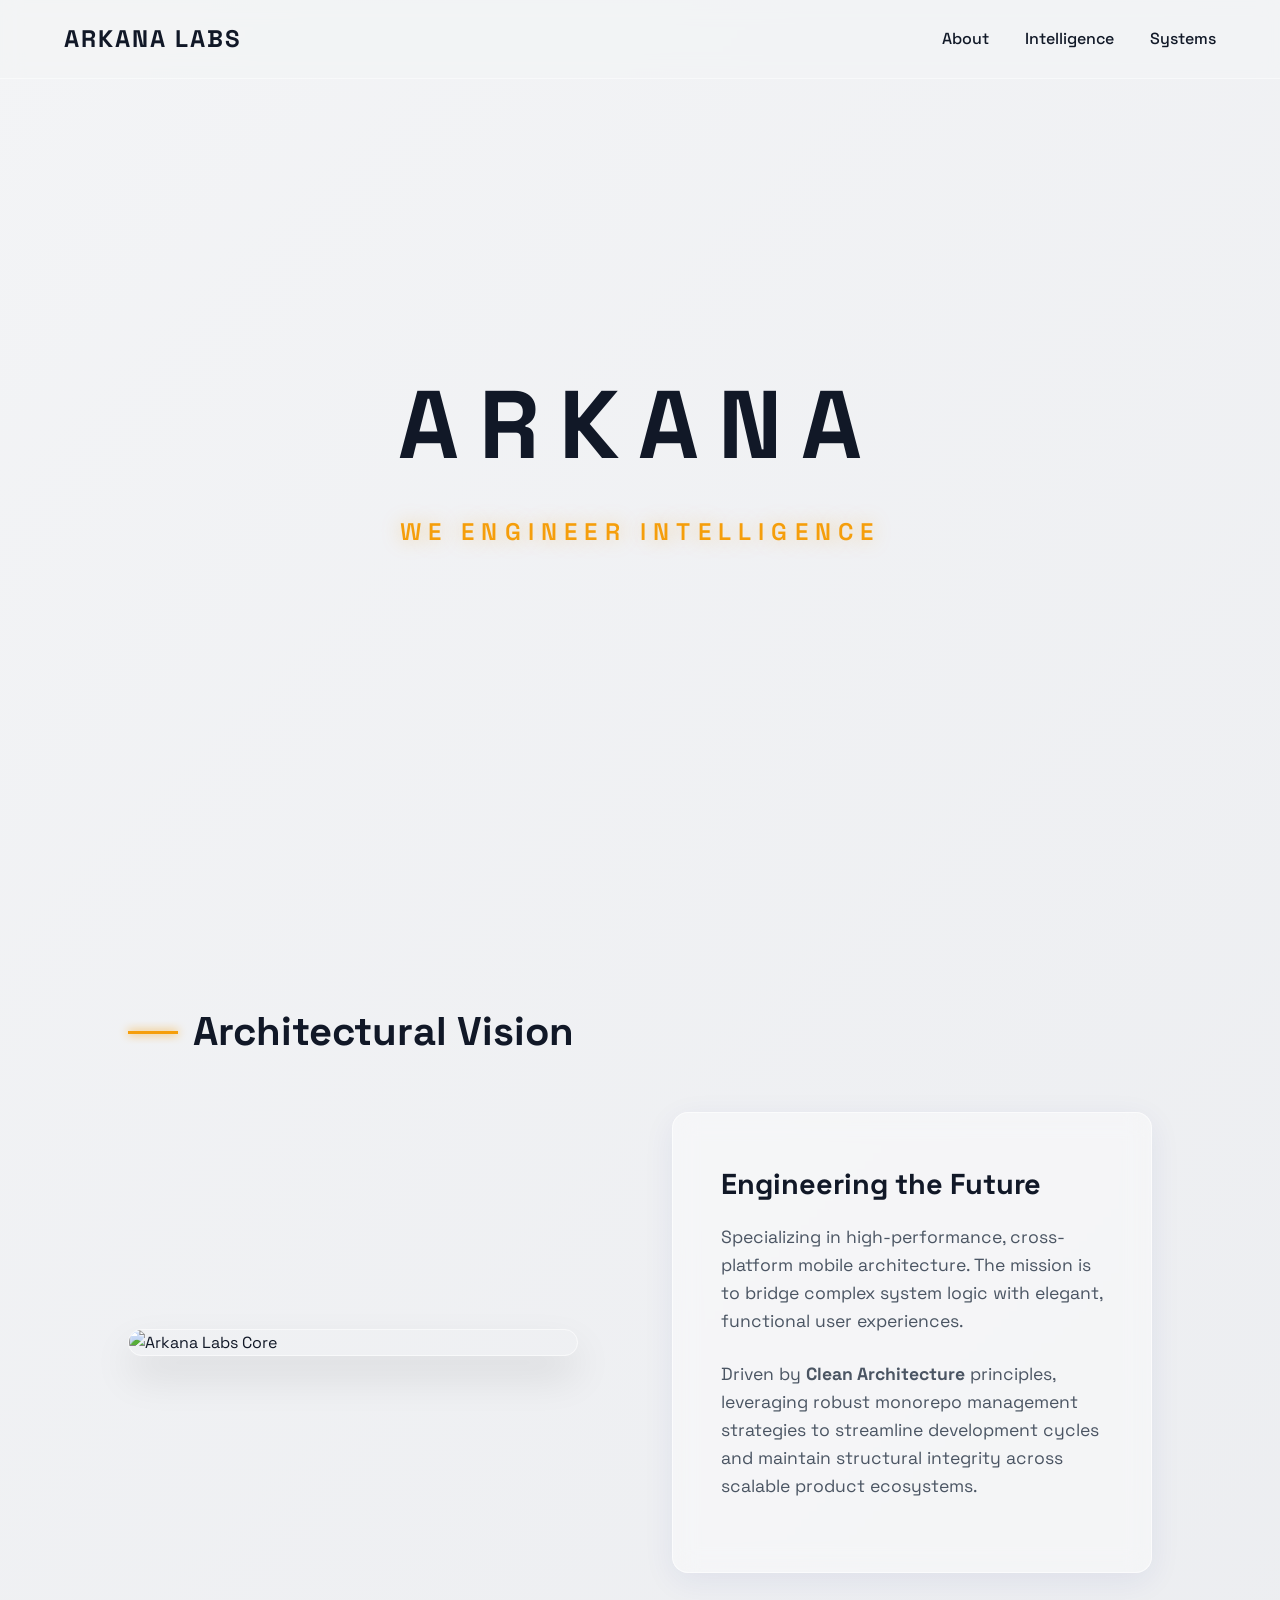
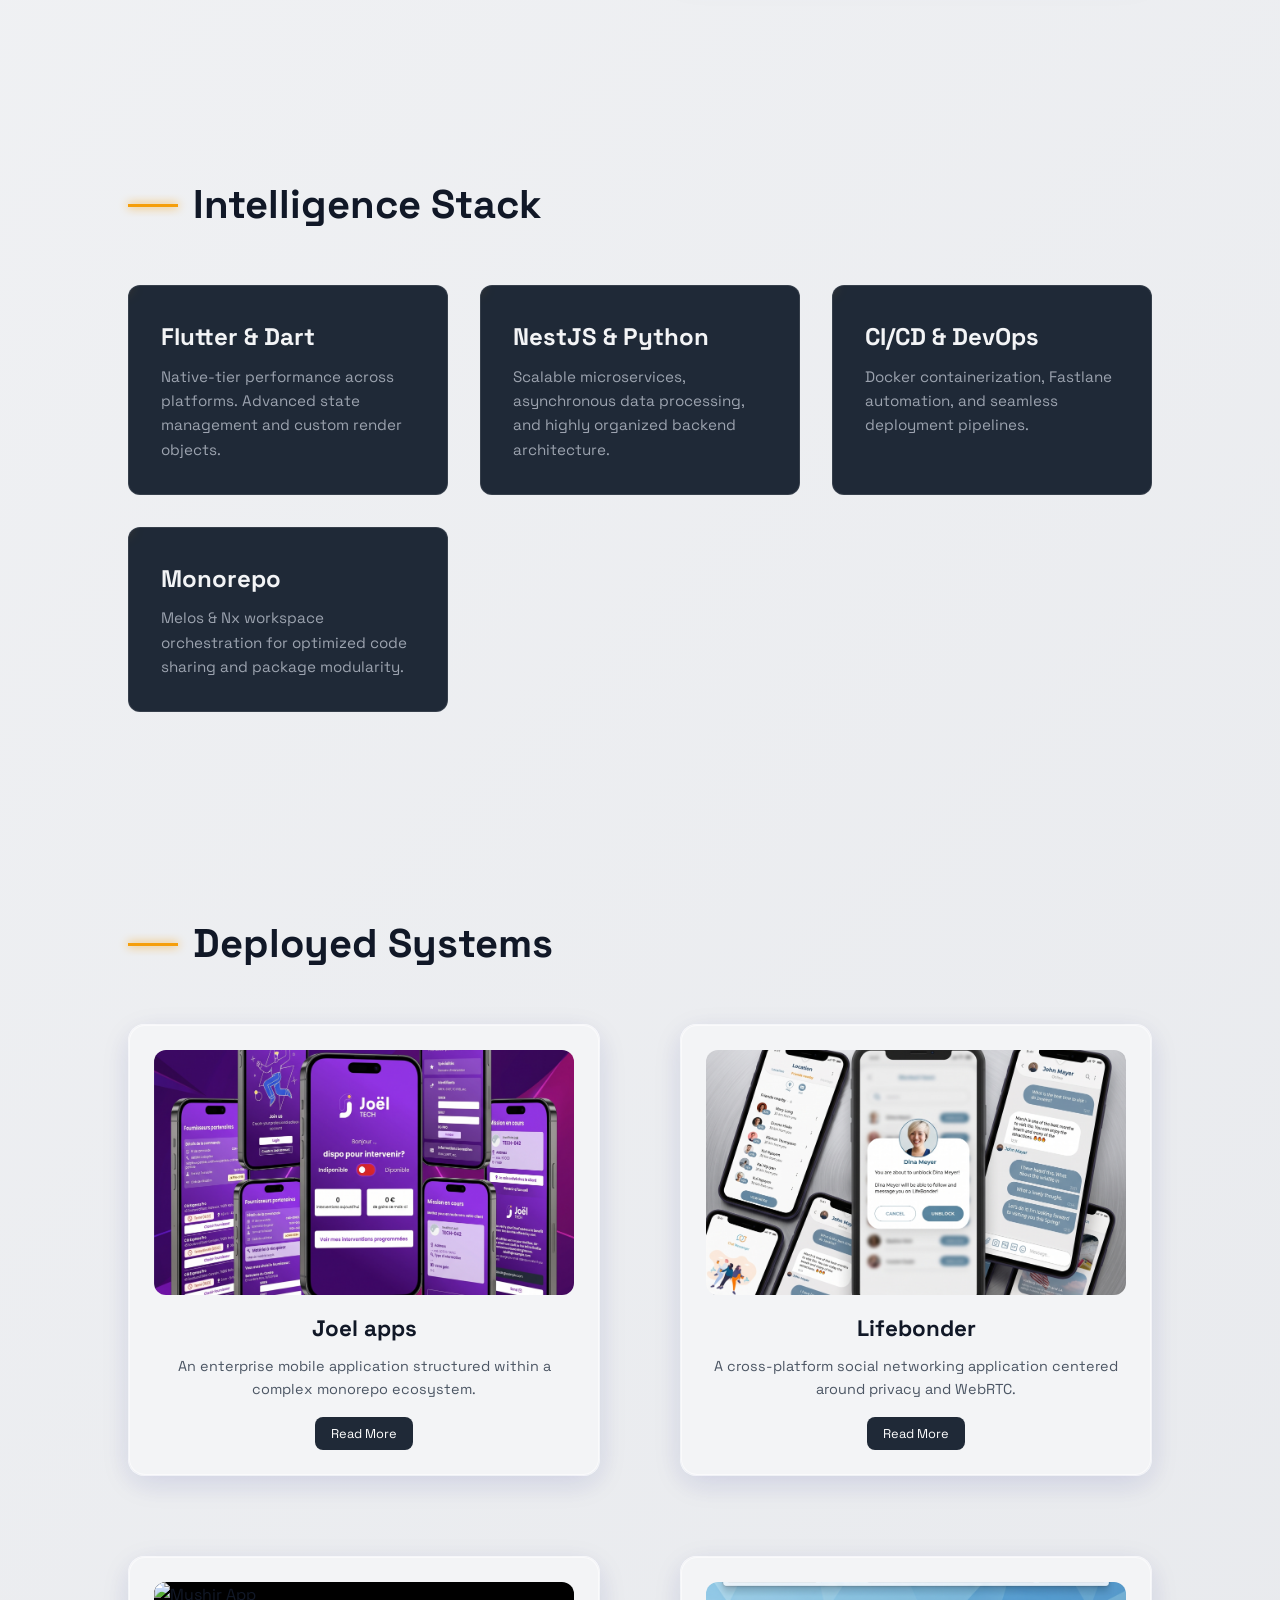
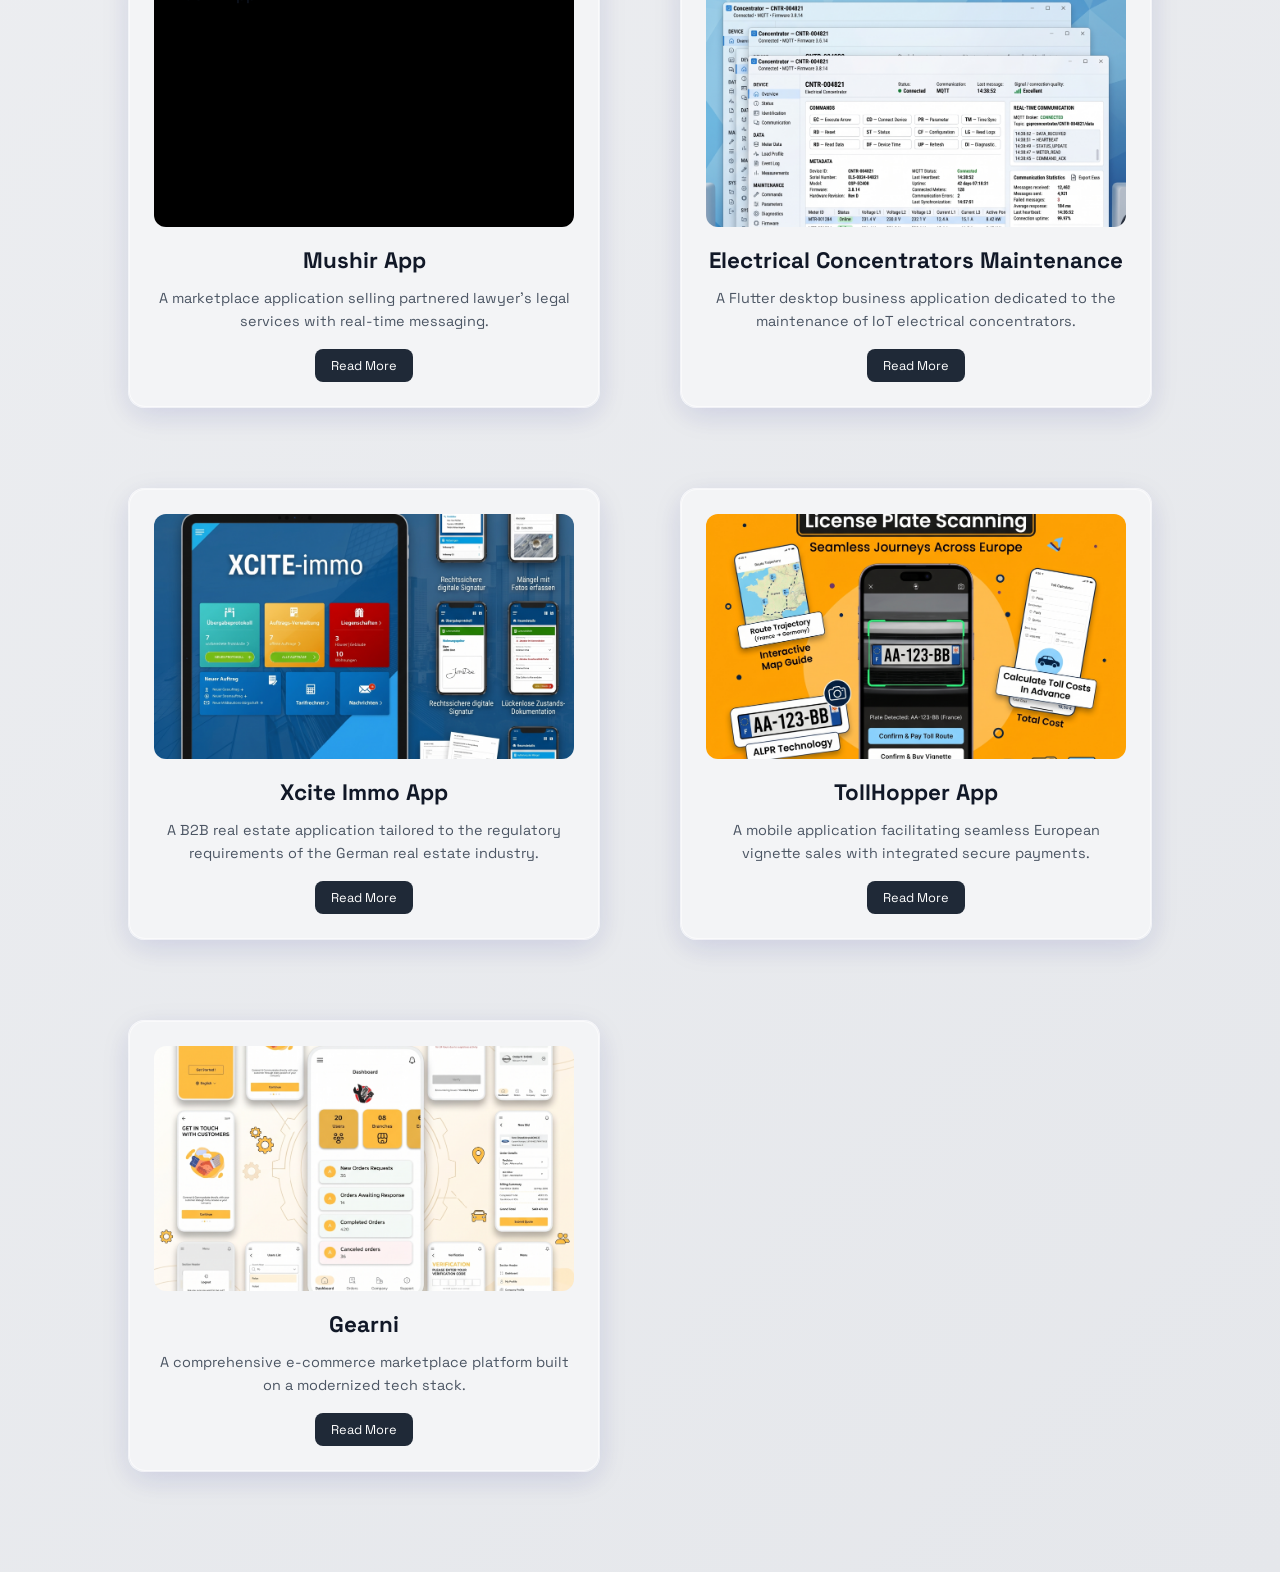
==== index.html @ 28914242 "chore(deploy):dep" ====
<!DOCTYPE html>
<html lang="en">
<head>
    <meta charset="UTF-8">
    <meta name="viewport" content="width=device-width, initial-scale=1.0">
    <title>Arkana Labs | Senior Mobile Architect</title>

    <!-- Google Fonts -->
    <link rel="preconnect" href="https://fonts.googleapis.com">
    <link rel="preconnect" href="https://fonts.gstatic.com" crossorigin>
    <link href="https://fonts.googleapis.com/css2?family=Space+Grotesk:wght@300;400;500;600;700&display=swap" rel="stylesheet">

    <!-- External Libraries -->
    <script src="https://cdnjs.cloudflare.com/ajax/libs/three.js/r128/three.min.js"></script>
    <script src="https://cdnjs.cloudflare.com/ajax/libs/gsap/3.12.2/gsap.min.js"></script>
    <script src="https://cdnjs.cloudflare.com/ajax/libs/gsap/3.12.2/ScrollTrigger.min.js"></script>

    <!-- Stylesheets -->
    <link rel="stylesheet" href="./style/main.css">
    <link rel="stylesheet" href="./style/nav.css">
    <link rel="stylesheet" href="./style/hero.css">
    <link rel="stylesheet" href="./style/about.css">
    <link rel="stylesheet" href="./style/tech.css">
    <link rel="stylesheet" href="./style/projects.css">
</head>
<body>

    <div data-template="nav"></div>
    <div data-template="hero"></div>
    <div data-template="about"></div>
    <div data-template="tech"></div>
    <div data-template="projects-grid"></div>

    <!-- Lightbox Overlay -->
    <div id="lightbox" class="lightbox">
        <span class="lightbox-close">&times;</span>
        <img class="lightbox-content" src="" alt="Lightbox Image">
    </div>

    <!-- Application Logic -->
    <script type="module" src="./js/main.js"></script>
</body>
</html>
---- style/main.css ----
:root {
    --bg-primary: #F3F4F6;
    --bg-secondary: #E5E7EB;
    --text-main: #111827;
    --text-muted: #4B5563;
    --accent: #F59E0B; /* Electric Amber */
    --card-dark: #1F2937;

    --glass-bg: rgba(255, 255, 255, 0.4);
    --glass-border: rgba(255, 255, 255, 0.6);
    --glass-shadow: 0 8px 32px 0 rgba(31, 38, 135, 0.07);
}

* {
    margin: 0;
    padding: 0;
    box-sizing: border-box;
    font-family: 'Space Grotesk', sans-serif;
}

body {
    background: linear-gradient(135deg, var(--bg-primary) 0%, var(--bg-secondary) 100%);
    color: var(--text-main);
    overflow-x: hidden;
    line-height: 1.6;
}

/* ----- TYPOGRAPHY & UTILITIES ----- */
h1, h2, h3 { font-weight: 700; }
.text-accent { color: var(--accent); }
.glass-panel {
    background: var(--glass-bg);
    backdrop-filter: blur(12px);
    -webkit-backdrop-filter: blur(12px);
    border: 1px solid var(--glass-border);
    box-shadow: var(--glass-shadow);
    border-radius: 16px;
}

/* ----- LAYOUT SECTIONS ----- */
section {
    padding: 100px 10%;
    position: relative;
    z-index: 10;
}
.section-header {
    font-size: 2.5rem;
    margin-bottom: 3rem;
    display: flex;
    align-items: center;
    gap: 15px;
}
.section-header::before {
    content: '';
    display: block;
    width: 50px;
    height: 3px;
    background: var(--accent);
    box-shadow: 0 0 10px var(--accent);
}

/* Responsive */
@media (max-width: 900px) {
    .about-grid { grid-template-columns: 1fr; }
    #avatar-placeholder { margin: 0 auto; display: block; }
    .nav-links { display: none; }
}
---- style/nav.css ----
nav {
    position: fixed;
    top: 0; width: 100%;
    padding: 20px 5%;
    display: flex;
    justify-content: space-between;
    align-items: center;
    z-index: 100;
    background: rgba(243, 244, 246, 0.7);
    backdrop-filter: blur(10px);
    border-bottom: 1px solid rgba(255, 255, 255, 0.5);
}
.nav-logo {
    font-size: 1.5rem;
    font-weight: 700;
    letter-spacing: 2px;
    color: var(--text-main);
    text-transform: uppercase;
}
.nav-links a {
    text-decoration: none;
    color: var(--text-main);
    margin-left: 2rem;
    font-weight: 500;
    transition: color 0.3s;
}
.nav-links a:hover { color: var(--accent); }
---- style/hero.css ----
#hero {
    position: relative;
    height: 100vh;
    display: flex;
    align-items: center;
    justify-content: center;
    text-align: center;
    overflow: hidden;
}
#canvas-container {
    position: absolute;
    top: 0; left: 0;
    width: 100%; height: 100%;
    z-index: 0;
    pointer-events: none; /* Let clicks pass through */
}
.hero-content {
    position: relative;
    z-index: 10;
}
.hero-content h1 {
    font-size: clamp(3rem, 8vw, 6rem);
    letter-spacing: 0.2em;
    margin-bottom: 10px;
    text-transform: uppercase;
    color: var(--text-main);
}
.hero-content .tagline {
    font-size: clamp(1rem, 2vw, 1.5rem);
    letter-spacing: 0.3em;
    font-weight: 600;
    text-shadow: 0 0 20px rgba(245, 158, 11, 0.4);
}
---- style/about.css ----
.about-grid {
    display: grid;
    grid-template-columns: 1fr 1fr;
    gap: 4rem;
    align-items: center;
}
#avatar-placeholder {
    width: 100%;
    max-width: 450px;
    border-radius: 20px;
    box-shadow: 0 20px 40px rgba(0,0,0,0.1);
    border: 1px solid var(--glass-border);
}
.about-text p {
    margin-bottom: 1.5rem;
    font-size: 1.1rem;
    color: var(--text-muted);
}
.about-text h3 {
    font-size: 1.8rem;
    margin-bottom: 1rem;
}
---- style/tech.css ----
.tech-grid {
    display: grid;
    grid-template-columns: repeat(auto-fit, minmax(250px, 1fr));
    gap: 2rem;
}
.tech-card {
    background: var(--card-dark);
    color: var(--bg-primary);
    padding: 2rem;
    border-radius: 12px;
    border: 1px solid rgba(255,255,255,0.1);
    transition: all 0.4s ease;
    position: relative;
    overflow: hidden;
}
.tech-card::before {
    content: '';
    position: absolute;
    top: 0; left: -100%;
    width: 100%; height: 2px;
    background: var(--accent);
    transition: left 0.4s ease;
    box-shadow: 0 0 15px var(--accent);
}
.tech-card:hover {
    transform: translateY(-5px);
    box-shadow: 0 10px 30px rgba(245, 158, 11, 0.15);
    border-color: rgba(245, 158, 11, 0.3);
}
.tech-card:hover::before {
    left: 0;
}
.tech-card h4 {
    font-size: 1.5rem;
    margin-bottom: 0.5rem;
    color: var(--bg-primary);
}
.tech-card p {
    color: #9CA3AF;
    font-size: 0.95rem;
}
---- style/projects.css ----
/* ==========================================
   PROJECTS GRID & 3D FLIP ARCHITECTURE
========================================== */
.projects-grid {
    display: grid;
    grid-template-columns: repeat(auto-fit, minmax(320px, 1fr));
    gap: 5rem;
    grid-auto-flow: dense;
    align-items: start;
    position: relative; /* Crucial for FLIP animations */
}

.project-card {
    perspective: 2000px;
    position: relative;
    z-index: 1;
    width: 100%;
    /* Note: No CSS transform transition here, GSAP handles the FLIP movement */
}

/* Expanded Card Span */
.project-card.is-active {
    grid-column: 1 / -1;
    z-index: 10;
}

@media (min-width: 768px) {
    .project-card.is-active {
        grid-column: span 2;
        grid-row: span 2; 
    }
}

.card-inner {
    position: relative;
    width: 100%;
    height: 450px; /* Base IDLE height */
    transform-style: preserve-3d;
    transition: height 0.6s cubic-bezier(0.4, 0, 0.2, 1);
}

.project-card.is-active .card-inner {
    height: 600px; /* Tighter EXPANDED height */
    box-shadow: 0 20px 40px rgba(0, 0, 0, 0.25);
    border: 1px solid var(--accent, #F59E0B);
    border-radius: 16px;
}

.card-face {
    position: absolute;
    width: 100%;
    height: 100%;
    backface-visibility: hidden;
    border-radius: 16px;
    padding: 1.5rem;
    background: var(--bg-primary, #F3F4F6);
    border: 1px solid var(--glass-border, rgba(255,255,255,0.6));
    box-shadow: var(--glass-shadow, 0 8px 32px 0 rgba(31, 38, 135, 0.07));
    overflow: hidden;
    visibility: hidden; 
}

.hidden { display: none !important; }

/* Front Face Orientations */
.face-front { transform: rotateY(0deg) rotateX(0deg); visibility: visible; }

.front-idle-content {
    display: flex; flex-direction: column; height: 100%; justify-content: space-between;
}
.img-container {
    width: 100%; border-radius: 12px; overflow: hidden; background: #000; aspect-ratio: 16/10;
}
.project-cover { width: 100%; height: 100%; object-fit: cover; display: block; }
.project-info { margin-top: 1rem; text-align: center; }
.project-info h4 { font-size: 1.4rem; margin-bottom: 0.5rem; }
.project-info p { color: var(--text-muted, #6B7280); font-size: 0.9rem; margin-bottom: 1rem; }

/* Front Expanded state */
.front-expanded-content {
    display: flex;
    flex-direction: column;
    height: 100%;
    gap: 1rem;
    animation: fadeIn 0.4s ease-out forwards;
}

/* Carousel (Now takes ~55% of the card height) */
.carousel-container {
    flex: 0 0 55%; 
    position: relative;
    border-radius: 12px;
    overflow: hidden;
    background: #000;
}
.carousel-slide { position: absolute; inset: 0; opacity: 0; transition: opacity 0.5s ease-in-out; }
.carousel-slide.active { opacity: 1; }
.carousel-slide img { width: 100%; height: 100%; object-fit: cover; }
.carousel-indicators {
    position: absolute; bottom: 12px; width: 100%; display: flex; justify-content: center; gap: 8px; z-index: 5;
}
.indicator {
    width: 8px; height: 8px; border-radius: 50%; background: rgba(255,255,255,0.4); transition: all 0.3s;
}
.indicator.active { background: var(--accent, #F59E0B); transform: scale(1.2); }

/* Compact Scrollable Info */
.expanded-info {
    flex: 1 1 auto;
    overflow-y: auto;
    margin: 0;
    padding-right: 5px;
}
.expanded-info::-webkit-scrollbar { width: 4px; }
.expanded-info::-webkit-scrollbar-thumb { background: var(--accent); border-radius: 2px; }
.expanded-info h4 { font-size: 1.2rem; margin-bottom: 0.3rem; }
.expanded-info p { font-size: 0.85rem; margin-bottom: 0; text-align: left; line-height: 1.5; }

/* Detail Gallery (Clean 9:16 Mobile Ratio) */
.detail-gallery-container {
    display: flex; gap: 12px; overflow-x: auto;
    padding: 5px; flex: 0 0 85px; /* Fixed height so it doesn't squash */
    scrollbar-width: none; /* Hide scrollbar for clean look */
}
.detail-gallery-container::-webkit-scrollbar { display: none; }

.detail-gallery-img {
    height: 100%;
    aspect-ratio: 9 / 16; /* Perfect standard mobile aspect ratio */
    object-fit: cover;
    border-radius: 6px;
    border: 2px solid transparent;
    cursor: pointer;
    transition: all 0.3s cubic-bezier(0.4, 0, 0.2, 1);
}
.detail-gallery-img:hover {
    border-color: var(--accent, #F59E0B);
    transform: translateY(-5px);
    box-shadow: 0 8px 15px rgba(0,0,0,0.2);
}

/* Back Content */
.back-content { display: flex; gap: 1.5rem; height: 100%; }
.parallax-wrapper { flex: 0 0 35%; height: 100%; border-radius: 12px; overflow: hidden; position: relative; }
.parallax-wrapper img { width: 140%; height: 140%; object-fit: cover; position: absolute; top: -20%; left: -20%; }
.text-content { flex: 1; display: flex; flex-direction: column; justify-content: space-between; height: 100%; overflow: hidden; }
.scrollable-text { flex-grow: 1; overflow-y: auto; padding-right: 10px; }
.scrollable-text h3 { font-size: 1.5rem; margin-bottom: 1rem; color: var(--text-main); }
.scrollable-text p { font-size: 0.9rem; color: var(--text-muted); margin-bottom: 0.8rem; line-height: 1.6; }

/* Final View */
.final-content { display: flex; flex-direction: column; justify-content: space-between; height: 100%; text-align: center; }
.role-contribution p { font-size: 0.95rem; color: var(--text-muted); margin-bottom: 1rem; line-height: 1.7; }
.duration-badge { display: inline-block; padding: 6px 12px; background: rgba(245, 158, 11, 0.1); color: var(--accent); border-radius: 20px; font-size: 0.8rem; font-weight: 600; margin-top: 1rem;}
.links-grid { display: flex; justify-content: center; gap: 15px; flex-wrap: wrap; margin: 2rem 0; }
.store-link { padding: 8px 16px; border: 1px solid var(--text-main); color: var(--text-main); text-decoration: none; border-radius: 8px; font-size: 0.85rem; font-weight: 600; transition: all 0.3s; }
.store-link:hover { background: var(--text-main); color: var(--bg-primary); transform: translateY(-2px); }

/* Buttons & Alignment */
.card-actions { display: flex; gap: 10px; padding-top: 10px; flex: 0 0 auto; }
.end-align { justify-content: flex-end; }
.spread-align { justify-content: space-between; }
.action-btn, .nav-btn { background: var(--card-dark, #1F2937); color: white; border: none; padding: 8px 16px; border-radius: 8px; cursor: pointer; font-size: 0.8rem; transition: background 0.3s; }
.action-btn:hover, .nav-btn:hover { background: var(--accent, #F59E0B); }

@keyframes fadeIn { from { opacity: 0; transform: translateY(10px); } to { opacity: 1; transform: translateY(0); } }

/* Lightbox */
.lightbox { position: fixed; top: 0; left: 0; width: 100%; height: 100%; background: rgba(0, 0, 0, 0.9); display: none; justify-content: center; align-items: center; z-index: 2000; backdrop-filter: blur(10px); cursor: zoom-out; }
.lightbox.active { display: flex; }
.lightbox-content { max-width: 90%; max-height: 90%; object-fit: contain; border-radius: 8px; box-shadow: 0 0 30px rgba(0,0,0,0.5); animation: zoomIn 0.3s cubic-bezier(0.4, 0, 0.2, 1); }
.lightbox-close { position: absolute; top: 30px; right: 40px; color: white; font-size: 40px; cursor: pointer; transition: color 0.3s; }
.lightbox-close:hover { color: var(--accent); }
@keyframes zoomIn { from { transform: scale(0.8); opacity: 0; } to { transform: scale(1); opacity: 1; } }
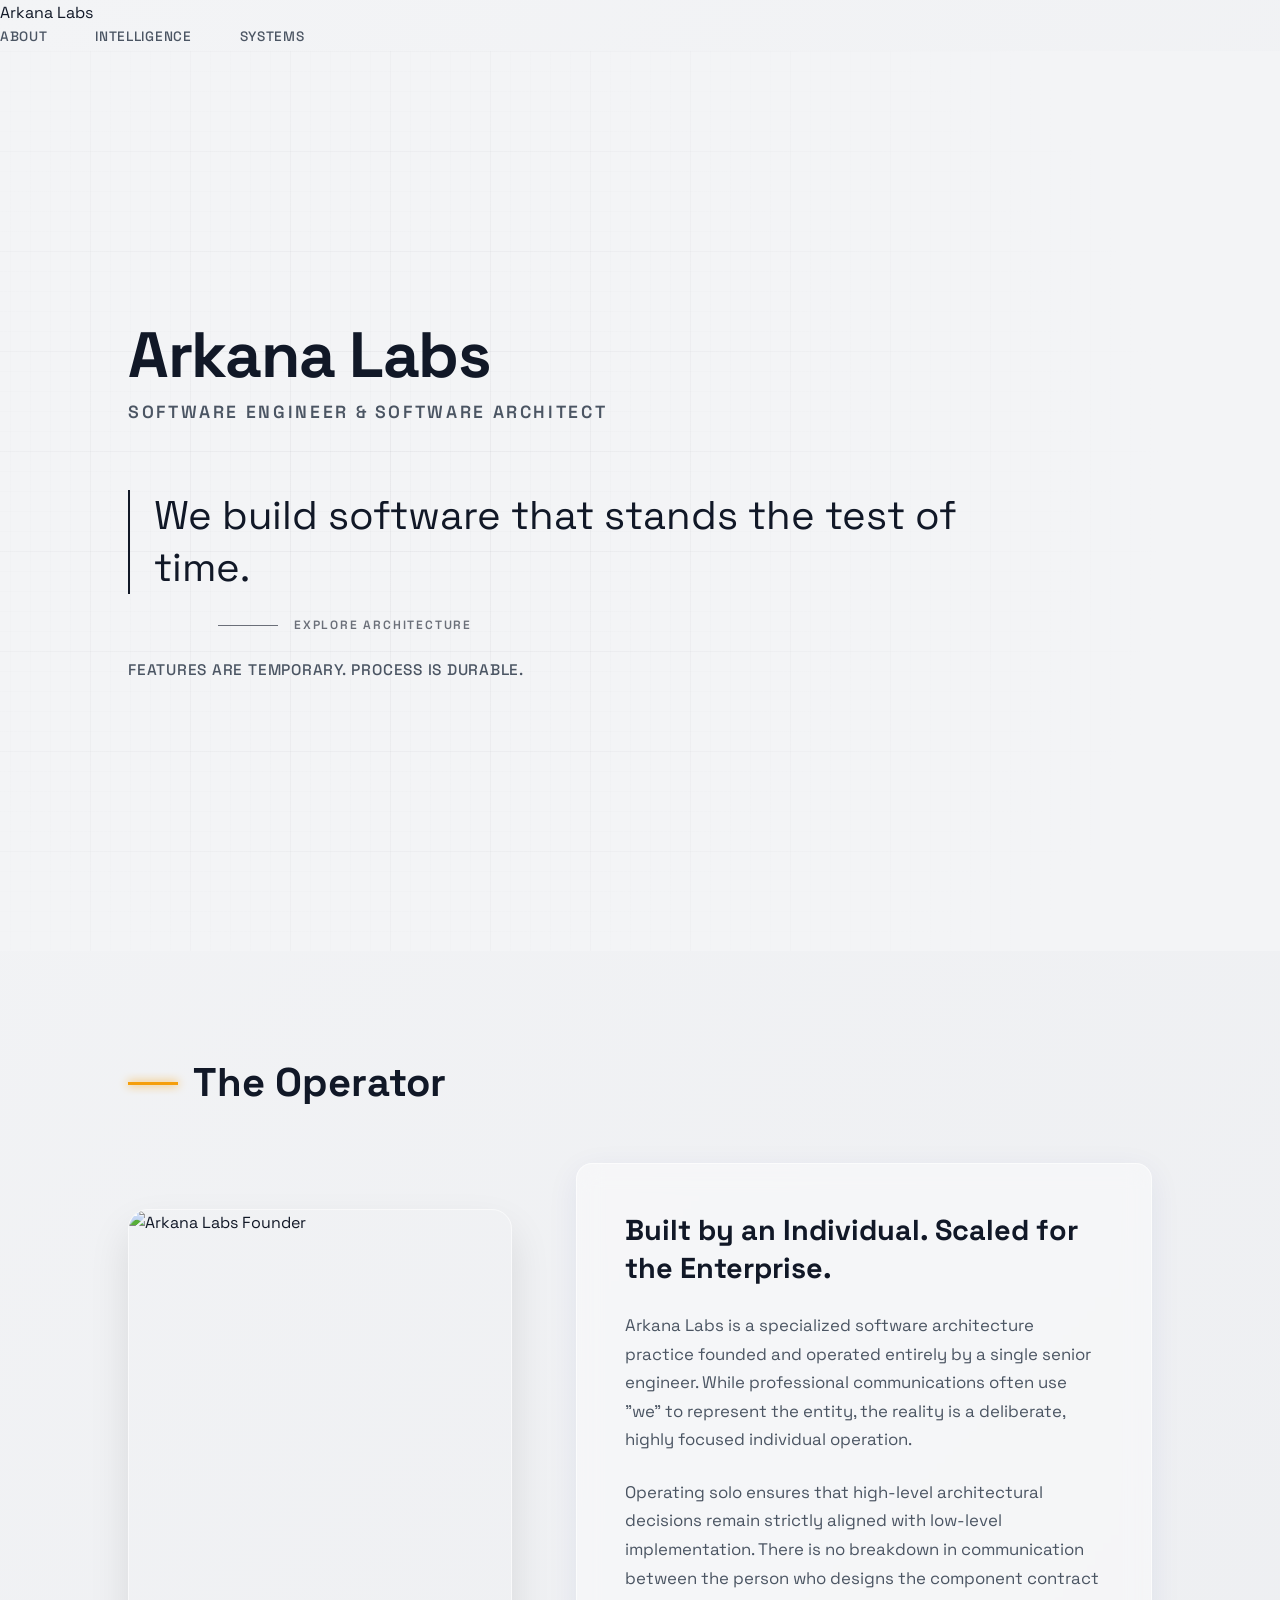
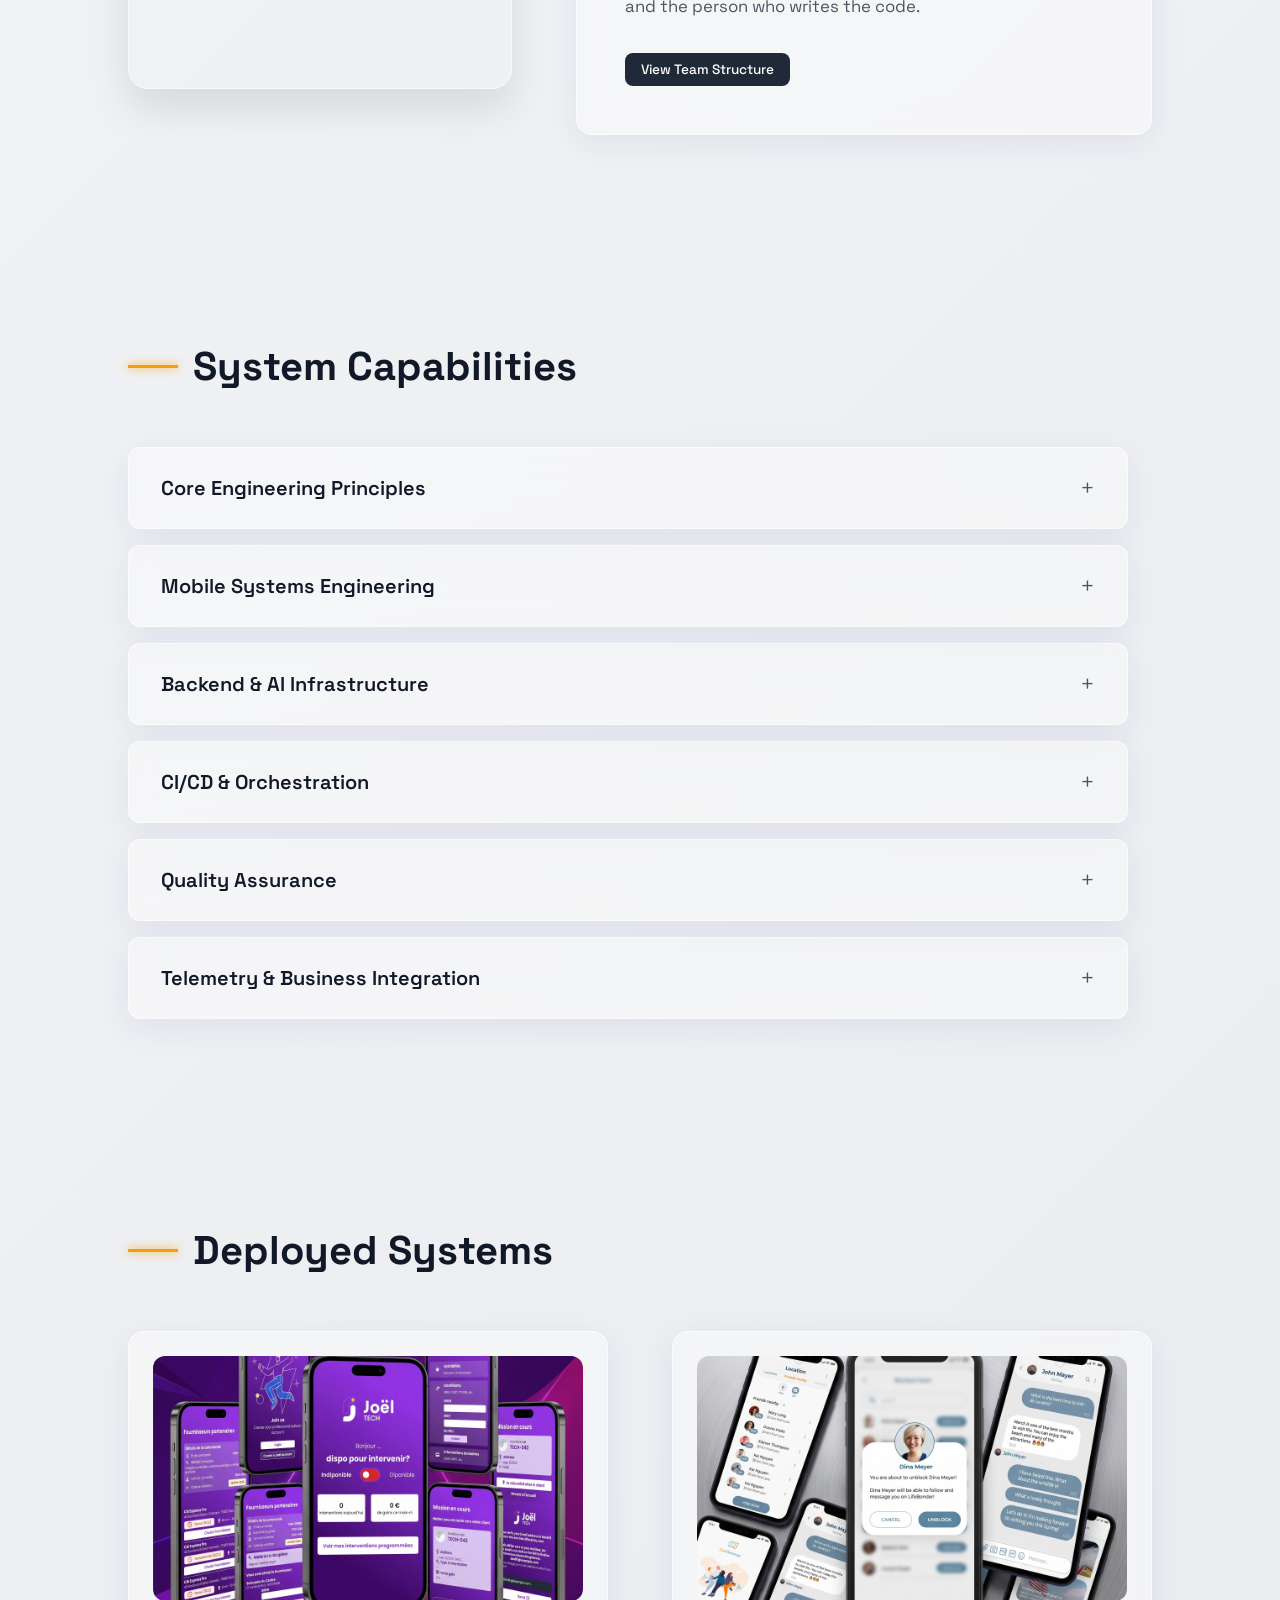
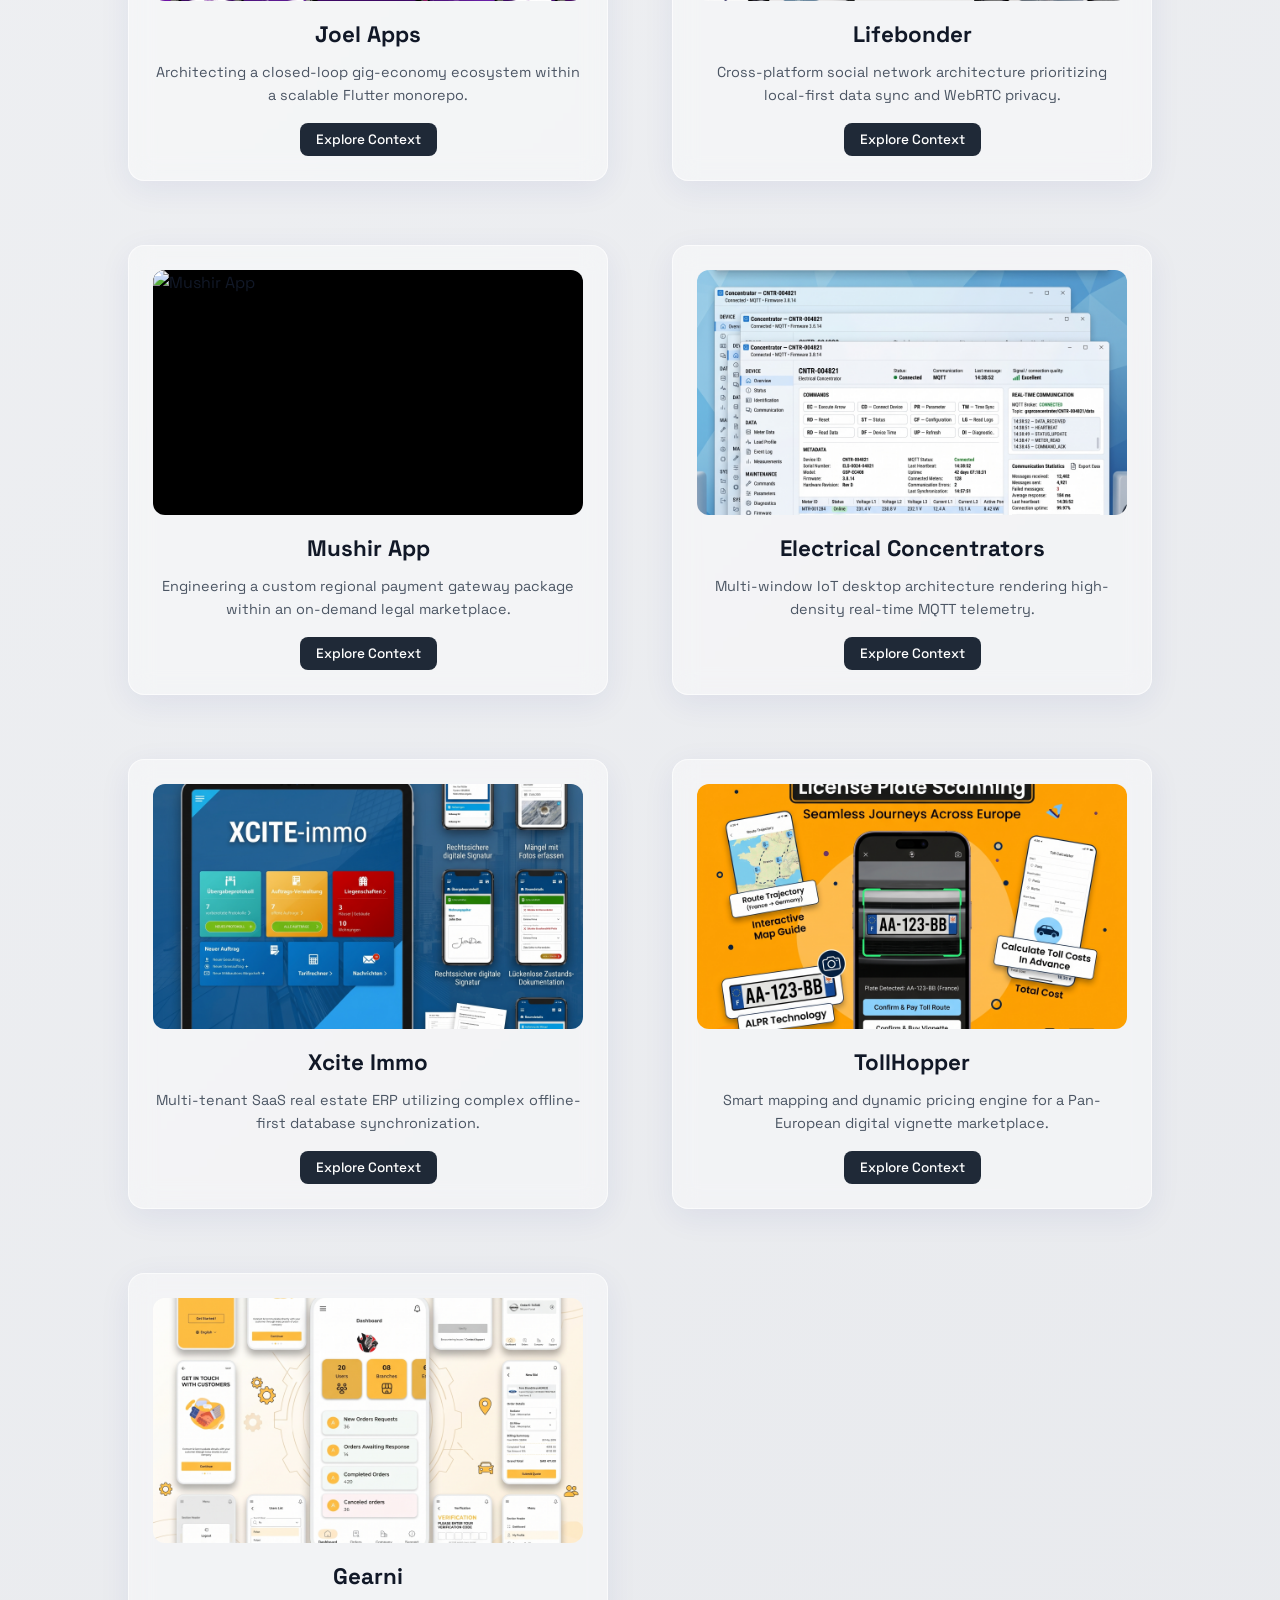
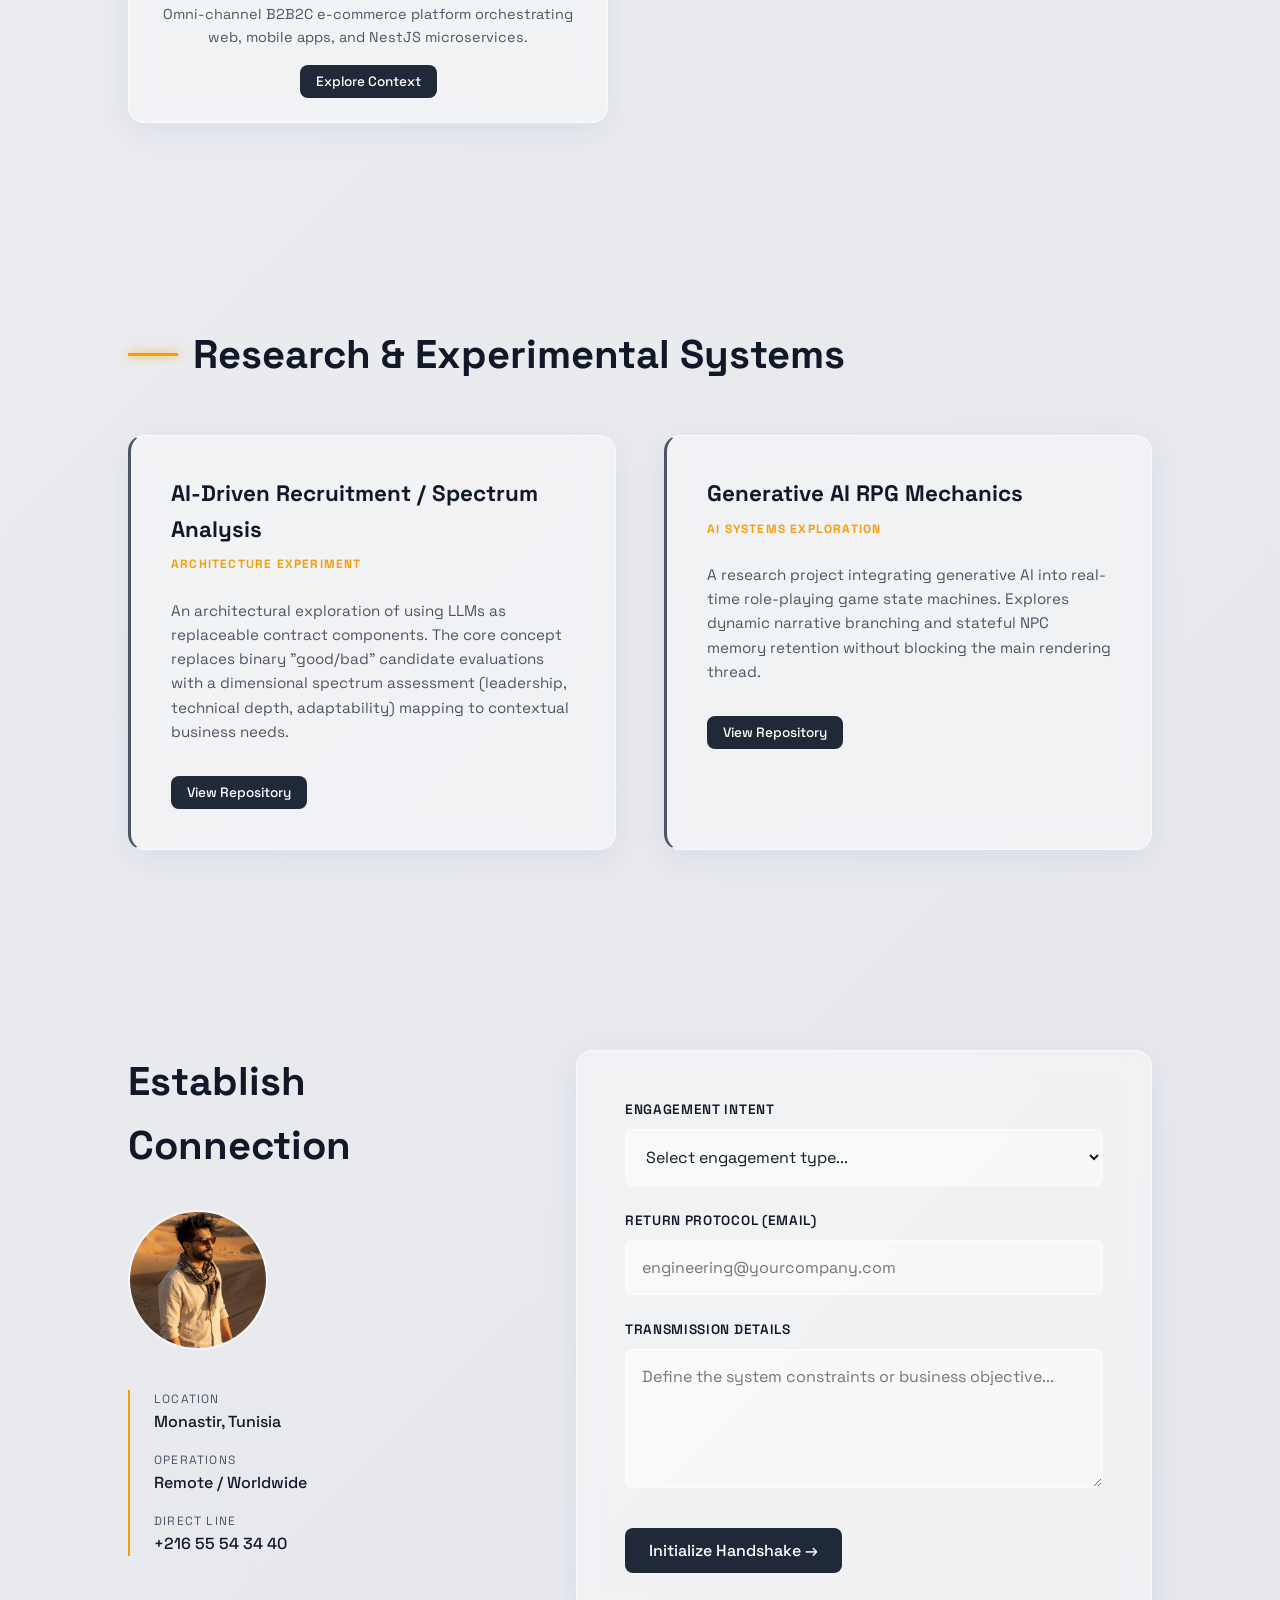
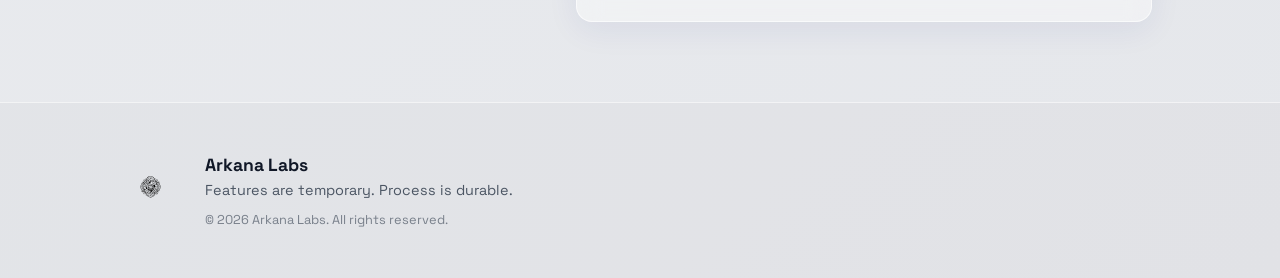
==== commit 579e81a3: "feat(v2):complete" ====
--- a/index.html
+++ b/index.html
@@ -22,6 +22,8 @@
     <link rel="stylesheet" href="./style/about.css">
     <link rel="stylesheet" href="./style/tech.css">
     <link rel="stylesheet" href="./style/projects.css">
+    <link rel="stylesheet" href="./style/personal.css">
+    <link rel="stylesheet" href="./style/contact.css">
 </head>
 <body>
 
@@ -30,6 +32,8 @@
     <div data-template="about"></div>
     <div data-template="tech"></div>
     <div data-template="projects-grid"></div>
+    <div data-template="personal"></div> <!-- NEW -->
+    <div data-template="contact"></div> <!-- NEW (Includes Footer) -->
 
     <!-- Lightbox Overlay -->
     <div id="lightbox" class="lightbox">
--- a/style/main.css
+++ b/style/main.css
@@ -63,5 +63,4 @@
 @media (max-width: 900px) {
     .about-grid { grid-template-columns: 1fr; }
     #avatar-placeholder { margin: 0 auto; display: block; }
-    .nav-links { display: none; }
 }
--- a/style/nav.css
+++ b/style/nav.css
@@ -1,27 +1,221 @@
-nav {
+/* ==========================================
+   GLOBAL NAVIGATION (LAYER 1)
+========================================== */
+
+.global-header {
     position: fixed;
-    top: 0; width: 100%;
-    padding: 20px 5%;
+    top: 0;
+    left: 0;
+    width: 100%;
+    z-index: 1000;
+    background-color: rgba(243, 244, 246, 0.95);
+    border-bottom: 1px solid rgba(17, 24, 39, 0.05);
+    transition: background-color 0.3s ease, border-bottom 0.3s ease;
+}
+
+.main-nav {
     display: flex;
     justify-content: space-between;
     align-items: center;
-    z-index: 100;
-    background: rgba(243, 244, 246, 0.7);
-    backdrop-filter: blur(10px);
-    border-bottom: 1px solid rgba(255, 255, 255, 0.5);
-}
-.nav-logo {
-    font-size: 1.5rem;
+    padding: 1rem 10%;
+    max-width: 1800px;
+    margin: 0 auto;
+}
+
+/* Brand Link Layout */
+.nav-brand {
+    display: flex;
+    align-items: center;
+    gap: 14px;
+    text-decoration: none;
+    color: var(--text-main, #111827);
+    transition: opacity 0.2s ease;
+}
+
+.nav-brand:hover {
+    opacity: 0.8;
+}
+
+/* SVG Logo Styling */
+.brand-logo {
+    width: 45px;
+    height: 45px;
+    display: block;
+    flex: 0 0 42px;
+
+    /*
+     * Preserve the vector's sharpness while allowing the SVG
+     * to scale cleanly with the navigation.
+     */
+    overflow: visible;
+    shape-rendering: geometricPrecision;
+    text-rendering: geometricPrecision;
+
+    color: var(--text-main, #111827);
+}
+
+/* Brand Typography */
+.brand-text {
+    font-size: 1.2rem;
     font-weight: 700;
-    letter-spacing: 2px;
-    color: var(--text-main);
+    letter-spacing: 0.05em;
     text-transform: uppercase;
 }
+
+/* Desktop Links */
+.nav-links {
+    display: flex;
+    gap: 3rem;
+    align-items: center;
+}
+
 .nav-links a {
+    font-size: 0.85rem;
+    font-weight: 500;
+    color: var(--text-muted, #4B5563);
     text-decoration: none;
-    color: var(--text-main);
-    margin-left: 2rem;
-    font-weight: 500;
-    transition: color 0.3s;
-}
-.nav-links a:hover { color: var(--accent); }
+    text-transform: uppercase;
+    letter-spacing: 0.05em;
+    position: relative;
+    padding-bottom: 4px;
+    transition: color 0.2s ease;
+}
+
+.nav-links a:hover,
+.nav-links a:focus {
+    color: var(--text-main, #111827);
+    outline: none;
+}
+
+.nav-links a::after {
+    content: '';
+    position: absolute;
+    bottom: 0;
+    left: 0;
+    width: 0;
+    height: 1px;
+    background-color: var(--text-main, #111827);
+    transition: width 0.3s cubic-bezier(0.4, 0, 0.2, 1);
+}
+
+.nav-links a:hover::after,
+.nav-links a:focus::after {
+    width: 100%;
+}
+
+/* Mobile Toggle */
+.mobile-menu-toggle {
+    display: none;
+    background: none;
+    border: none;
+    cursor: pointer;
+    width: 30px;
+    height: 20px;
+    position: relative;
+    padding: 0;
+}
+
+.menu-icon-line {
+    display: block;
+    height: 2px;
+    background-color: var(--text-main, #111827);
+    border-radius: 2px;
+    
+    /* Smooth transitions for width (hover) and transform (click) */
+    transition: transform 0.4s cubic-bezier(0.4, 0, 0.2, 1), 
+                width 0.4s cubic-bezier(0.4, 0, 0.2, 1);
+}
+
+.menu-icon-line:first-child {
+    top: 0;
+}
+
+.menu-icon-line:last-child {
+    bottom: 0;
+}
+
+@media (max-width: 768px) {
+    .nav-links {
+        display: none;
+    }
+
+    .mobile-menu-toggle {
+        display: block;
+    }
+
+    .brand-logo {
+        width: 40px;
+        height: 40px;
+        flex-basis: 40px;
+    }
+}
+/* ==========================================
+   MOBILE NAVIGATION (Max-width: 900px)
+========================================== */
+@media (max-width: 900px) {
+    /* Engineered Asymmetric Toggle Layout */
+    .mobile-menu-toggle { 
+        display: flex; 
+        flex-direction: column;
+        justify-content: center;
+        align-items: flex-end; /* Aligns the shorter line to the right */
+        gap: 8px; /* Mathematically precise gap */
+        z-index: 1001;
+    }
+
+    /* Top line: Full width */
+    .menu-icon-line:first-child { 
+        width: 28px; 
+    }
+
+    /* Bottom line: Shorter idle state for architectural elegance */
+    .menu-icon-line:last-child { 
+        width: 18px; 
+    }
+
+    /* Hover State: Bottom line extends to communicate interactivity */
+    .mobile-menu-toggle:hover .menu-icon-line:last-child {
+        width: 28px;
+    }
+
+    /* Active State ('X'): Mathematically aligns the centers */
+    .mobile-menu-toggle.is-open .menu-icon-line:first-child {
+        transform: translateY(5px) rotate(45deg);
+        width: 28px;
+    }
+    
+    .mobile-menu-toggle.is-open .menu-icon-line:last-child {
+        transform: translateY(-5px) rotate(-45deg);
+        width: 28px;
+    }
+
+    /* Transform the layout from row to a dropdown panel */
+    .nav-links { 
+        display: flex;
+        position: absolute;
+        top: 100%; 
+        left: 0;
+        width: 100%;
+        background-color: rgba(243, 244, 246, 0.95);
+        backdrop-filter: blur(12px);
+        -webkit-backdrop-filter: blur(12px);
+        border-bottom: 1px solid rgba(17, 24, 39, 0.05);
+        flex-direction: column;
+        padding: 2rem 10%;
+        gap: 2rem;
+        align-items: flex-start;
+        
+        /* Initial Hidden State */
+        opacity: 0;
+        visibility: hidden;
+        transform: translateY(-10px);
+        transition: opacity 0.3s ease, transform 0.3s ease, visibility 0.3s;
+    }
+
+    /* Active/Open State for the panel */
+    .nav-links.is-open {
+        opacity: 1;
+        visibility: visible;
+        transform: translateY(0);
+    }
+}
--- a/style/hero.css
+++ b/style/hero.css
@@ -1,33 +1,127 @@
-#hero {
-    position: relative;
-    height: 100vh;
+/* ==========================================
+   EXECUTIVE HERO (LAYER 1)
+========================================== */
+#hero.executive-hero {
+    min-height: 100vh;
     display: flex;
     align-items: center;
-    justify-content: center;
-    text-align: center;
+    justify-content: flex-start; 
+    padding: 0 10%; 
+    
+    /* 1. Base Background Color */
+    background-color: var(--bg-primary, #F3F4F6);
+    
+    /* 2. The Architectural Grid Pattern */
+    background-image: 
+        /* Major Grid Lines */
+        linear-gradient(rgba(17, 24, 39, 0.03) 1px, transparent 1px),
+        linear-gradient(90deg, rgba(17, 24, 39, 0.03) 1px, transparent 1px),
+        /* Minor Grid Lines */
+        linear-gradient(rgba(17, 24, 39, 0.015) 1px, transparent 1px),
+        linear-gradient(90deg, rgba(17, 24, 39, 0.015) 1px, transparent 1px);
+    
+    /* Grid Spacing: 100px for major, 20px for minor */
+    background-size: 100px 100px, 100px 100px, 20px 20px, 20px 20px;
+    background-position: center center;
+    
+    position: relative;
     overflow: hidden;
 }
-#canvas-container {
+
+/* 3. Soft Vignette / Lighting Overlay */
+/* This prevents the grid from looking too harsh and focuses attention on the text */
+#hero.executive-hero::before {
+    content: '';
     position: absolute;
-    top: 0; left: 0;
-    width: 100%; height: 100%;
-    z-index: 0;
-    pointer-events: none; /* Let clicks pass through */
+    inset: 0;
+    background: radial-gradient(circle at 30% 50%, transparent 0%, var(--bg-primary, #F3F4F6) 80%);
+    pointer-events: none;
+    z-index: 1;
 }
-.hero-content {
+
+.hero-container {
+    max-width: 900px;
+    display: flex;
+    flex-direction: column;
+    gap: 3rem;
     position: relative;
     z-index: 10;
 }
-.hero-content h1 {
-    font-size: clamp(3rem, 8vw, 6rem);
-    letter-spacing: 0.2em;
-    margin-bottom: 10px;
+
+/* Brand Identity */
+.hero-brand {
+    display: flex;
+    flex-direction: column;
+    gap: 0.5rem;
+}
+
+.hero-brand h1 {
+    font-size: clamp(2.5rem, 6vw, 4rem); /* Slightly larger for stronger impact */
+    font-weight: 700;
+    letter-spacing: -0.02em; /* Tighter tracking for modern typography */
+    color: var(--text-main, #111827);
+    margin: 0;
+    line-height: 1.1;
+}
+
+.primary-role {
+    font-size: clamp(0.9rem, 1.5vw, 1.1rem);
+    font-weight: 600;
+    color: var(--text-muted, #4B5563);
     text-transform: uppercase;
-    color: var(--text-main);
+    letter-spacing: 0.15em;
+    margin: 0;
 }
-.hero-content .tagline {
-    font-size: clamp(1rem, 2vw, 1.5rem);
-    letter-spacing: 0.3em;
+
+/* Core Statement */
+.hero-statement {
+    border-left: 2px solid var(--text-main, #111827); /* Thinner, more elegant border */
+    padding-left: 1.5rem;
+    margin: 1rem 0;
+}
+
+.statement-primary {
+    font-size: clamp(1.5rem, 3.5vw, 2.5rem);
+    font-weight: 400;
+    color: var(--text-main, #111827);
+    line-height: 1.3;
+    margin: 0;
+}
+
+/* Philosophy */
+.hero-philosophy p {
+    font-size: clamp(0.9rem, 1.2vw, 1rem);
+    font-weight: 500;
+    color: var(--text-muted, #4B5563);
+    text-transform: uppercase;
+    letter-spacing: 0.05em;
+    margin: 0;
+}
+
+/* Semantic Scroll Indicator */
+.scroll-indicator {
+    position: absolute;
+    bottom: 3rem;
+    left: 10%;
+    display: flex;
+    align-items: center;
+    gap: 1rem;
+    opacity: 0.6;
+    z-index: 10;
+}
+
+.indicator-line {
+    width: 60px;
+    height: 1px;
+    background-color: var(--text-main, #111827);
+    display: block;
+    transform-origin: left;
+}
+
+.indicator-text {
+    font-size: 0.75rem;
+    text-transform: uppercase;
+    letter-spacing: 0.15em;
+    color: var(--text-main, #111827);
     font-weight: 600;
-    text-shadow: 0 0 20px rgba(245, 158, 11, 0.4);
-}
+}
--- a/style/about.css
+++ b/style/about.css
@@ -1,22 +1,246 @@
+/* ==========================================
+   ABOUT SECTION LAYOUT
+========================================== */
 .about-grid {
     display: grid;
-    grid-template-columns: 1fr 1fr;
+    grid-template-columns: 1fr 1.5fr;
     gap: 4rem;
     align-items: center;
 }
+
 #avatar-placeholder {
     width: 100%;
     max-width: 450px;
     border-radius: 20px;
     box-shadow: 0 20px 40px rgba(0,0,0,0.1);
     border: 1px solid var(--glass-border);
-}
+    aspect-ratio: 4/5;
+    object-fit: cover;
+}
+
+.about-text {
+    padding: 3rem;
+}
+
+.about-text h3 {
+    font-size: 1.8rem;
+    margin-bottom: 1.5rem;
+    color: var(--text-main);
+    line-height: 1.3;
+}
+
 .about-text p {
     margin-bottom: 1.5rem;
-    font-size: 1.1rem;
-    color: var(--text-muted);
-}
-.about-text h3 {
-    font-size: 1.8rem;
+    font-size: 1.05rem;
+    color: var(--text-muted);
+    line-height: 1.7;
+}
+
+.team-action-wrapper {
+    margin-top: 2rem;
+}
+
+/* ==========================================
+   EASTER EGG (Smooth Slide-Down Logic)
+========================================== */
+.team-grid-container {
+    display: grid;
+    grid-template-rows: 0fr; /* Collapsed state */
+    transition: grid-template-rows 0.5s cubic-bezier(0.4, 0, 0.2, 1), margin-top 0.5s ease;
+    margin-top: 0;
+}
+
+.team-grid-container.is-visible {
+    grid-template-rows: 1fr; /* Expanded state */
+    margin-top: 4rem;
+}
+
+/* Inner wrapper handles opacity while parent handles height */
+.team-grid-inner {
+    min-height: 0;
+    overflow: hidden;
+    opacity: 0;
+    transform: translateY(20px);
+    transition: opacity 0.5s ease, transform 0.5s ease;
+}
+
+.team-grid-container.is-visible .team-grid-inner {
+    opacity: 1;
+    transform: translateY(0);
+    overflow: visible; /* Allows hover shadows to bleed outside the box */
+}
+
+/* ==========================================
+   MASTER: THE 3 CARDS
+========================================== */
+.team-grid {
+    display: grid;
+    grid-template-columns: repeat(auto-fit, minmax(280px, 1fr));
+    gap: 2rem;
+    margin-bottom: 2rem;
+}
+
+.team-card {
+    padding: 2.5rem 2rem;
+    text-align: center;
+    border-top: 4px solid var(--accent); /* Visual tie-in to amber accent */
+    border-left: 1px solid var(--glass-border);
+    border-right: 1px solid var(--glass-border);
+    border-bottom: 1px solid var(--glass-border);
+    cursor: pointer;
+    transition: transform 0.3s ease, box-shadow 0.3s ease, border-color 0.3s ease;
+}
+
+.team-card:hover {
+    transform: translateY(-5px);
+    box-shadow: 0 15px 35px rgba(245, 158, 11, 0.1);
+}
+
+.team-card.is-active {
+    border-color: var(--accent);
+    box-shadow: 0 10px 30px rgba(245, 158, 11, 0.15);
+    transform: translateY(-5px);
+}
+
+.team-card h4 {
+    font-size: 1.6rem;
+    margin-bottom: 0.2rem;
+    color: var(--text-main);
+}
+
+.team-card .role {
+    font-size: 0.85rem;
+    text-transform: uppercase;
+    letter-spacing: 0.1em;
+    color: var(--accent);
+    margin-bottom: 1.5rem;
+    font-weight: 700;
+}
+
+.team-card p:last-child {
+    color: var(--text-muted);
+    font-size: 0.95rem;
+    line-height: 1.6;
+    margin: 0;
+}
+
+/* ==========================================
+   DETAIL: MASTER VIEWER PANEL (Grid Stacking)
+========================================== */
+.team-detail-viewer {
+    display: grid; /* Enables stacking children perfectly */
+    padding: 2.5rem;
+}
+
+.detail-pane {
+    grid-area: 1 / 1; /* Stacks all content in the exact same cell */
+    opacity: 0;
+    visibility: hidden;
+    pointer-events: none;
+    transform: translateY(10px);
+    transition: opacity 0.4s ease, transform 0.4s ease, visibility 0.4s;
+    z-index: 2;
+}
+
+.detail-pane.is-active {
+    opacity: 1;
+    visibility: visible;
+    pointer-events: auto;
+    transform: translateY(0);
+}
+
+/* Detail Text Styles */
+.detail-pane h5 {
+    font-size: 1.4rem;
     margin-bottom: 1rem;
-}
+    color: var(--text-main);
+}
+
+.detail-pane p {
+    color: var(--text-muted);
+    font-size: 0.95rem;
+    line-height: 1.7;
+    margin-bottom: 1rem;
+}
+
+.detail-pane ul {
+    list-style: none;
+    padding: 0;
+    margin: 0;
+}
+
+.detail-pane ul li {
+    color: var(--text-muted);
+    font-size: 0.95rem;
+    line-height: 1.6;
+    margin-bottom: 0.8rem;
+    padding-left: 1.5rem;
+    position: relative;
+}
+
+.detail-pane ul li::before {
+    content: '→';
+    position: absolute;
+    left: 0;
+    color: var(--accent);
+    font-weight: bold;
+}
+
+/* ==========================================
+   RESPONSIVE ADJUSTMENTS & MOBILE CAROUSEL
+========================================== */
+/* ==========================================
+   RESPONSIVE ADJUSTMENTS & MOBILE CAROUSEL
+========================================== */
+@media (max-width: 900px) {
+    .about-grid { 
+        grid-template-columns: 1fr; 
+    }
+    
+    #avatar-placeholder { 
+        margin: 0 auto; 
+        display: none; 
+        max-width: 350px; 
+    }
+    
+    /* 1. TOP PANEL: Constrained to 85% and centered to match the cards below */
+    .about-text { 
+        width: 85%; 
+        margin: 0 auto; 
+        padding: 2.5rem 1.5rem; 
+    }
+    
+    /* Transform Master-Detail into a Horizontal Carousel on Mobile */
+    .team-grid {
+        display: flex;
+        flex-wrap: nowrap;
+        overflow-x: auto;
+        scroll-snap-type: x mandatory;
+        gap: 1rem;
+        
+        /* 7.5% padding forces the first/last cards to stop dead-center */
+        padding: 0 7.5% 1rem 7.5%; 
+        
+        /* Hide scrollbars for a native app feel */
+        scrollbar-width: none; 
+        -ms-overflow-style: none;
+    }
+    
+    .team-grid::-webkit-scrollbar {
+        display: none;
+    }
+    
+    /* 2. MIDDLE PANEL: Takes 100% of padded track (equals 85% screen width) */
+    .team-card {
+        flex: 0 0 100%; 
+        scroll-snap-align: center;
+        padding: 2.5rem 1.5rem; /* Matched internal padding for text alignment */
+    }
+    
+    /* 3. BOTTOM PANEL: Constrained to 85% and centered */
+    .team-detail-viewer { 
+        width: 85%;                     
+        margin: 0.5rem auto 0 auto;     
+        padding: 2.5rem 1.5rem; /* Matched internal padding for text alignment */       
+    }
+}
--- a/style/tech.css
+++ b/style/tech.css
@@ -1,41 +1,108 @@
-.tech-grid {
+/* ==========================================
+   CAPABILITIES / TECH ACCORDION
+========================================== */
+.tech-accordion {
+    display: flex;
+    flex-direction: column;
+    gap: 1rem;
+    max-width: 1000px;
+}
+
+.tech-module {
+    border: 1px solid var(--glass-border);
+    border-radius: 12px;
+    overflow: hidden;
+    transition: border-color 0.3s ease, box-shadow 0.3s ease;
+}
+
+.tech-module.is-open {
+    border-color: var(--accent);
+    box-shadow: 0 10px 30px rgba(245, 158, 11, 0.1);
+}
+
+.tech-module-header {
+    padding: 1.5rem 2rem;
+    display: flex;
+    justify-content: space-between;
+    align-items: center;
+    cursor: pointer;
+    background: transparent;
+    user-select: none;
+}
+
+.tech-module-header h3 {
+    margin: 0;
+    font-size: 1.25rem;
+    color: var(--text-main);
+    font-weight: 600;
+    transition: color 0.3s ease;
+}
+
+.toggle-icon {
+    font-size: 1.5rem;
+    color: var(--text-muted);
+    font-weight: 300;
+    line-height: 1;
+    transition: transform 0.4s cubic-bezier(0.4, 0, 0.2, 1), color 0.3s ease;
+}
+
+.tech-module.is-open .tech-module-header h3,
+.tech-module.is-open .toggle-icon {
+    color: var(--accent);
+}
+
+.tech-module.is-open .toggle-icon {
+    transform: rotate(45deg); /* Turns the + into an x */
+}
+
+/* Smooth Accordion Logic via Grid */
+.tech-module-content {
     display: grid;
-    grid-template-columns: repeat(auto-fit, minmax(250px, 1fr));
-    gap: 2rem;
+    grid-template-rows: 0fr;
+    transition: grid-template-rows 0.4s cubic-bezier(0.4, 0, 0.2, 1);
 }
-.tech-card {
-    background: var(--card-dark);
-    color: var(--bg-primary);
-    padding: 2rem;
-    border-radius: 12px;
-    border: 1px solid rgba(255,255,255,0.1);
-    transition: all 0.4s ease;
-    position: relative;
+
+.tech-module.is-open .tech-module-content {
+    grid-template-rows: 1fr;
+}
+
+.tech-module-inner {
     overflow: hidden;
+    padding: 0 2rem;
+    opacity: 0;
+    transform: translateY(-10px);
+    transition: opacity 0.4s ease, transform 0.4s ease, padding 0.4s ease;
 }
-.tech-card::before {
-    content: '';
-    position: absolute;
-    top: 0; left: -100%;
-    width: 100%; height: 2px;
-    background: var(--accent);
-    transition: left 0.4s ease;
-    box-shadow: 0 0 15px var(--accent);
+
+.tech-module.is-open .tech-module-inner {
+    padding: 0 2rem 2rem 2rem;
+    opacity: 1;
+    transform: translateY(0);
 }
-.tech-card:hover {
-    transform: translateY(-5px);
-    box-shadow: 0 10px 30px rgba(245, 158, 11, 0.15);
-    border-color: rgba(245, 158, 11, 0.3);
+
+.tech-module-inner .philosophy {
+    color: var(--text-main);
+    font-size: 1rem;
+    margin-bottom: 1.5rem;
+    line-height: 1.7;
+    border-left: 2px solid var(--accent);
+    padding-left: 1rem;
 }
-.tech-card:hover::before {
-    left: 0;
+
+.tech-module-inner .ecosystem {
+    color: var(--text-muted);
+    font-size: 0.9rem;
+    line-height: 1.8;
+    background: rgba(17, 24, 39, 0.03);
+    padding: 1.5rem;
+    border-radius: 8px;
 }
-.tech-card h4 {
-    font-size: 1.5rem;
-    margin-bottom: 0.5rem;
-    color: var(--bg-primary);
+
+.tech-module-inner .ecosystem strong {
+    color: var(--text-main);
 }
-.tech-card p {
-    color: #9CA3AF;
-    font-size: 0.95rem;
-}
+
+@media (max-width: 768px) {
+    .tech-module-header { padding: 1.25rem 1.5rem; }
+    .tech-module.is-open .tech-module-inner { padding: 0 1.5rem 1.5rem 1.5rem; }
+}
--- a/style/projects.css
+++ b/style/projects.css
@@ -1,82 +1,89 @@
 /* ==========================================
-   PROJECTS GRID & 3D FLIP ARCHITECTURE
+   PROJECTS GRID & 3D MECHANICS
 ========================================== */
 .projects-grid {
     display: grid;
     grid-template-columns: repeat(auto-fit, minmax(320px, 1fr));
-    gap: 5rem;
+    gap: 4rem;
     grid-auto-flow: dense;
     align-items: start;
-    position: relative; /* Crucial for FLIP animations */
+    position: relative;
 }
 
+/* Mechanical Wrapper */
 .project-card {
     perspective: 2000px;
     position: relative;
     z-index: 1;
     width: 100%;
-    /* Note: No CSS transform transition here, GSAP handles the FLIP movement */
 }
 
-/* Expanded Card Span */
 .project-card.is-active {
     grid-column: 1 / -1;
     z-index: 10;
 }
 
-@media (min-width: 768px) {
+@media (min-width: 900px) {
     .project-card.is-active {
         grid-column: span 2;
-        grid-row: span 2; 
     }
 }
 
+/* 3D Rotator Box */
 .card-inner {
     position: relative;
     width: 100%;
-    height: 450px; /* Base IDLE height */
+    height: 450px; /* IDLE Height */
     transform-style: preserve-3d;
     transition: height 0.6s cubic-bezier(0.4, 0, 0.2, 1);
 }
 
 .project-card.is-active .card-inner {
-    height: 600px; /* Tighter EXPANDED height */
-    box-shadow: 0 20px 40px rgba(0, 0, 0, 0.25);
-    border: 1px solid var(--accent, #F59E0B);
-    border-radius: 16px;
+    height: 650px; /* EXPANDED Height */
 }
 
+/* The Faces */
 .card-face {
     position: absolute;
+    top: 0;    /* EXTREMELY IMPORTANT: Anchors face to container */
+    left: 0;
     width: 100%;
     height: 100%;
     backface-visibility: hidden;
-    border-radius: 16px;
     padding: 1.5rem;
-    background: var(--bg-primary, #F3F4F6);
-    border: 1px solid var(--glass-border, rgba(255,255,255,0.6));
-    box-shadow: var(--glass-shadow, 0 8px 32px 0 rgba(31, 38, 135, 0.07));
     overflow: hidden;
-    visibility: hidden; 
+    display: flex;
+    flex-direction: column;
 }
 
+.face-front { transform: rotateY(0deg); }
+.face-back { transform: rotateY(180deg); }
 .hidden { display: none !important; }
 
-/* Front Face Orientations */
-.face-front { transform: rotateY(0deg) rotateX(0deg); visibility: visible; }
+/* ==========================================
+   FRONT FACE: PRODUCT CONTEXT
+========================================== */
+.front-idle-content {
+    display: flex;
+    flex-direction: column;
+    height: 100%;
+    justify-content: space-between;
+}
 
-.front-idle-content {
-    display: flex; flex-direction: column; height: 100%; justify-content: space-between;
+.img-container {
+    width: 100%;
+    border-radius: 12px;
+    overflow: hidden;
+    background: #000;
+    aspect-ratio: 16/10;
 }
-.img-container {
-    width: 100%; border-radius: 12px; overflow: hidden; background: #000; aspect-ratio: 16/10;
-}
+
 .project-cover { width: 100%; height: 100%; object-fit: cover; display: block; }
 .project-info { margin-top: 1rem; text-align: center; }
 .project-info h4 { font-size: 1.4rem; margin-bottom: 0.5rem; }
-.project-info p { color: var(--text-muted, #6B7280); font-size: 0.9rem; margin-bottom: 1rem; }
+.project-info p { color: var(--text-muted); font-size: 0.9rem; margin-bottom: 1rem; }
 
-/* Front Expanded state */
+/* Expanded State */
 .front-expanded-content {
     display: flex;
     flex-direction: column;
@@ -85,87 +92,92 @@
     animation: fadeIn 0.4s ease-out forwards;
 }
 
-/* Carousel (Now takes ~55% of the card height) */
 .carousel-container {
-    flex: 0 0 55%; 
+    flex: 0 0 45%; /* Constrained to protect layout */
     position: relative;
     border-radius: 12px;
     overflow: hidden;
     background: #000;
 }
+
 .carousel-slide { position: absolute; inset: 0; opacity: 0; transition: opacity 0.5s ease-in-out; }
 .carousel-slide.active { opacity: 1; }
 .carousel-slide img { width: 100%; height: 100%; object-fit: cover; }
-.carousel-indicators {
-    position: absolute; bottom: 12px; width: 100%; display: flex; justify-content: center; gap: 8px; z-index: 5;
-}
-.indicator {
-    width: 8px; height: 8px; border-radius: 50%; background: rgba(255,255,255,0.4); transition: all 0.3s;
-}
-.indicator.active { background: var(--accent, #F59E0B); transform: scale(1.2); }
+.carousel-indicators { position: absolute; bottom: 12px; width: 100%; display: flex; justify-content: center; gap: 8px; z-index: 5; }
+.indicator { width: 8px; height: 8px; border-radius: 50%; background: rgba(255,255,255,0.4); transition: all 0.3s; }
+.indicator.active { background: var(--accent); transform: scale(1.2); }
 
-/* Compact Scrollable Info */
 .expanded-info {
     flex: 1 1 auto;
     overflow-y: auto;
-    margin: 0;
-    padding-right: 5px;
+    text-align: left;
 }
 .expanded-info::-webkit-scrollbar { width: 4px; }
 .expanded-info::-webkit-scrollbar-thumb { background: var(--accent); border-radius: 2px; }
-.expanded-info h4 { font-size: 1.2rem; margin-bottom: 0.3rem; }
-.expanded-info p { font-size: 0.85rem; margin-bottom: 0; text-align: left; line-height: 1.5; }
+.expanded-info h4 { font-size: 1.2rem; margin-bottom: 0.5rem; text-align: left;}
+.expanded-info p { font-size: 0.9rem; margin-bottom: 0; line-height: 1.6; }
 
-/* Detail Gallery (Clean 9:16 Mobile Ratio) */
+/* Detail Gallery */
 .detail-gallery-container {
     display: flex; gap: 12px; overflow-x: auto;
-    padding: 5px; flex: 0 0 85px; /* Fixed height so it doesn't squash */
-    scrollbar-width: none; /* Hide scrollbar for clean look */
+    padding-bottom: 5px; flex: 0 0 90px;
+    scrollbar-width: none;
 }
 .detail-gallery-container::-webkit-scrollbar { display: none; }
+.detail-gallery-img { height: 100%; aspect-ratio: 9/16; object-fit: cover; border-radius: 6px; cursor: pointer; transition: transform 0.3s; }
+.detail-gallery-img:hover { transform: translateY(-3px); }
 
-.detail-gallery-img {
+/* ==========================================
+   BACK FACE: ENGINEERING DASHBOARD
+========================================== */
+.engineering-dashboard {
+    display: flex;
+    flex-direction: column;
     height: 100%;
-    aspect-ratio: 9 / 16; /* Perfect standard mobile aspect ratio */
-    object-fit: cover;
-    border-radius: 6px;
-    border: 2px solid transparent;
-    cursor: pointer;
-    transition: all 0.3s cubic-bezier(0.4, 0, 0.2, 1);
-}
-.detail-gallery-img:hover {
-    border-color: var(--accent, #F59E0B);
-    transform: translateY(-5px);
-    box-shadow: 0 8px 15px rgba(0,0,0,0.2);
 }
 
-/* Back Content */
-.back-content { display: flex; gap: 1.5rem; height: 100%; }
-.parallax-wrapper { flex: 0 0 35%; height: 100%; border-radius: 12px; overflow: hidden; position: relative; }
-.parallax-wrapper img { width: 140%; height: 140%; object-fit: cover; position: absolute; top: -20%; left: -20%; }
-.text-content { flex: 1; display: flex; flex-direction: column; justify-content: space-between; height: 100%; overflow: hidden; }
-.scrollable-text { flex-grow: 1; overflow-y: auto; padding-right: 10px; }
-.scrollable-text h3 { font-size: 1.5rem; margin-bottom: 1rem; color: var(--text-main); }
-.scrollable-text p { font-size: 0.9rem; color: var(--text-muted); margin-bottom: 0.8rem; line-height: 1.6; }
+.dashboard-header {
+    display: flex; justify-content: space-between; align-items: center;
+    border-bottom: 1px solid var(--glass-border);
+    padding-bottom: 1rem; margin-bottom: 1rem;
+}
 
-/* Final View */
-.final-content { display: flex; flex-direction: column; justify-content: space-between; height: 100%; text-align: center; }
-.role-contribution p { font-size: 0.95rem; color: var(--text-muted); margin-bottom: 1rem; line-height: 1.7; }
-.duration-badge { display: inline-block; padding: 6px 12px; background: rgba(245, 158, 11, 0.1); color: var(--accent); border-radius: 20px; font-size: 0.8rem; font-weight: 600; margin-top: 1rem;}
-.links-grid { display: flex; justify-content: center; gap: 15px; flex-wrap: wrap; margin: 2rem 0; }
-.store-link { padding: 8px 16px; border: 1px solid var(--text-main); color: var(--text-main); text-decoration: none; border-radius: 8px; font-size: 0.85rem; font-weight: 600; transition: all 0.3s; }
-.store-link:hover { background: var(--text-main); color: var(--bg-primary); transform: translateY(-2px); }
+.dashboard-header h3 { font-size: 1.4rem; margin: 0; color: var(--text-main); }
+.duration-badge { padding: 4px 10px; background: rgba(245, 158, 11, 0.1); color: var(--accent); border-radius: 20px; font-size: 0.75rem; font-weight: 600; }
 
-/* Buttons & Alignment */
+.dashboard-content {
+    flex-grow: 1; overflow-y: auto; padding-right: 10px;
+}
+.dashboard-content::-webkit-scrollbar { width: 4px; }
+.dashboard-content::-webkit-scrollbar-thumb { background: var(--accent); border-radius: 2px; }
+
+.arch-section { margin-bottom: 1.5rem; }
+.arch-section h5 { font-size: 1.1rem; color: var(--accent); margin-bottom: 0.5rem; text-transform: uppercase; letter-spacing: 0.05em; }
+.arch-section p { font-size: 0.95rem; color: var(--text-muted); line-height: 1.6; }
+.arch-section ul { list-style: none; padding: 0; margin: 0; }
+.arch-section ul li { font-size: 0.95rem; color: var(--text-muted); line-height: 1.6; margin-bottom: 0.75rem; padding-left: 1.25rem; position: relative; }
+.arch-section ul li::before { content: '→'; position: absolute; left: 0; color: var(--text-main); font-weight: bold; }
+
+.dashboard-footer {
+    border-top: 1px solid var(--glass-border);
+    padding-top: 1rem; margin-top: auto; display: flex; justify-content: space-between; align-items: center;
+}
+
+/* ==========================================
+   BUTTONS & LIGHTBOX
+========================================== */
 .card-actions { display: flex; gap: 10px; padding-top: 10px; flex: 0 0 auto; }
-.end-align { justify-content: flex-end; }
-.spread-align { justify-content: space-between; }
-.action-btn, .nav-btn { background: var(--card-dark, #1F2937); color: white; border: none; padding: 8px 16px; border-radius: 8px; cursor: pointer; font-size: 0.8rem; transition: background 0.3s; }
+.spread-align { justify-content: space-between; width: 100%; }
+.links-row { display: flex; gap: 10px; }
+
+.store-link { padding: 8px 16px; border: 1px solid var(--text-main); color: var(--text-main); text-decoration: none; border-radius: 8px; font-size: 0.8rem; font-weight: 600; transition: all 0.3s; }
+.store-link:hover { background: var(--text-main); color: var(--bg-primary); }
+
+.nav-btn, .action-btn { background: var(--card-dark, #1F2937); color: white; border: none; padding: 8px 16px; border-radius: 8px; cursor: pointer; font-size: 0.85rem; font-weight: 500; transition: background 0.3s; }
 .action-btn:hover, .nav-btn:hover { background: var(--accent, #F59E0B); }
 
 @keyframes fadeIn { from { opacity: 0; transform: translateY(10px); } to { opacity: 1; transform: translateY(0); } }
 
-/* Lightbox */
 .lightbox { position: fixed; top: 0; left: 0; width: 100%; height: 100%; background: rgba(0, 0, 0, 0.9); display: none; justify-content: center; align-items: center; z-index: 2000; backdrop-filter: blur(10px); cursor: zoom-out; }
 .lightbox.active { display: flex; }
 .lightbox-content { max-width: 90%; max-height: 90%; object-fit: contain; border-radius: 8px; box-shadow: 0 0 30px rgba(0,0,0,0.5); animation: zoomIn 0.3s cubic-bezier(0.4, 0, 0.2, 1); }
--- a/style/personal.css
+++ b/style/personal.css
@@ -0,0 +1,17 @@
+.personal-grid {
+    display: grid;
+    grid-template-columns: repeat(auto-fit, minmax(320px, 1fr));
+    gap: 3rem;
+}
+.personal-card {
+    border-left: 3px solid var(--text-muted); /* Different visual anchor than pro projects */
+    padding: 2.5rem;
+    transition: transform 0.3s, border-color 0.3s;
+}
+.personal-card:hover {
+    transform: translateY(-5px);
+    border-color: var(--accent);
+}
+.personal-card h4 { font-size: 1.4rem; color: var(--text-main); margin-bottom: 0.5rem; }
+.personal-card .tag { font-size: 0.75rem; text-transform: uppercase; letter-spacing: 0.1em; color: var(--accent); margin-bottom: 1.5rem; font-weight: 700; }
+.personal-card p:not(.tag) { color: var(--text-muted); font-size: 0.95rem; line-height: 1.6; margin-bottom: 2rem; }
--- a/style/contact.css
+++ b/style/contact.css
@@ -0,0 +1,42 @@
+/* ==========================================
+   CONTACT & FOOTER
+========================================== */
+.contact-section { padding-bottom: 5rem; }
+.contact-grid { display: grid; grid-template-columns: 1fr 1.5fr; gap: 4rem; align-items: start; }
+
+.contact-identity h2 { font-size: 2.5rem; margin-bottom: 2rem; color: var(--text-main); }
+.contact-avatar { width: 140px; height: 140px; border-radius: 50%; object-fit: cover; border: 2px solid var(--glass-border); margin-bottom: 2rem; }
+
+.geo-details { display: flex; flex-direction: column; gap: 1rem; border-left: 2px solid var(--accent); padding-left: 1.5rem; }
+.geo-item { display: flex; flex-direction: column; }
+.geo-label { font-size: 0.75rem; text-transform: uppercase; letter-spacing: 0.1em; color: var(--text-muted); }
+.geo-value { font-size: 1rem; color: var(--text-main); font-weight: 500; }
+
+.contact-form-wrapper { padding: 3rem; }
+.engineered-form { display: flex; flex-direction: column; gap: 1.5rem; }
+.form-group { display: flex; flex-direction: column; gap: 0.5rem; }
+.form-group label { font-size: 0.85rem; font-weight: 600; color: var(--text-main); text-transform: uppercase; letter-spacing: 0.05em; }
+
+.engineered-form input, .engineered-form select, .engineered-form textarea {
+    width: 100%; padding: 1rem; background: rgba(255, 255, 255, 0.5);
+    border: 1px solid var(--glass-border); border-radius: 8px;
+    font-size: 1rem; color: var(--text-main); font-family: inherit; transition: border-color 0.3s;
+}
+.engineered-form input:focus, .engineered-form select:focus, .engineered-form textarea:focus {
+    outline: none; border-color: var(--accent); background: rgba(255, 255, 255, 0.8);
+}
+.submit-btn { align-self: flex-start; margin-top: 1rem; padding: 12px 24px; font-size: 1rem; }
+
+/* Footer */
+.global-footer { border-top: 1px solid var(--glass-border); padding: 3rem 10%; background: rgba(17, 24, 39, 0.02); }
+.footer-content { display: flex; align-items: center; gap: 2rem; max-width: 1200px; margin: 0 auto; }
+.footer-logo { width: 40px; height: 40px; color: var(--text-main); }
+.footer-text p { margin: 0; color: var(--text-muted); font-size: 0.9rem; }
+.footer-text strong { color: var(--text-main); font-size: 1.1rem; }
+.copyright { margin-top: 0.5rem !important; font-size: 0.8rem !important; opacity: 0.7; }
+
+@media (max-width: 900px) {
+    .contact-grid { grid-template-columns: 1fr; gap: 3rem; }
+    .contact-form-wrapper { padding: 2rem 1.5rem; }
+    .footer-content { flex-direction: column; text-align: center; }
+}
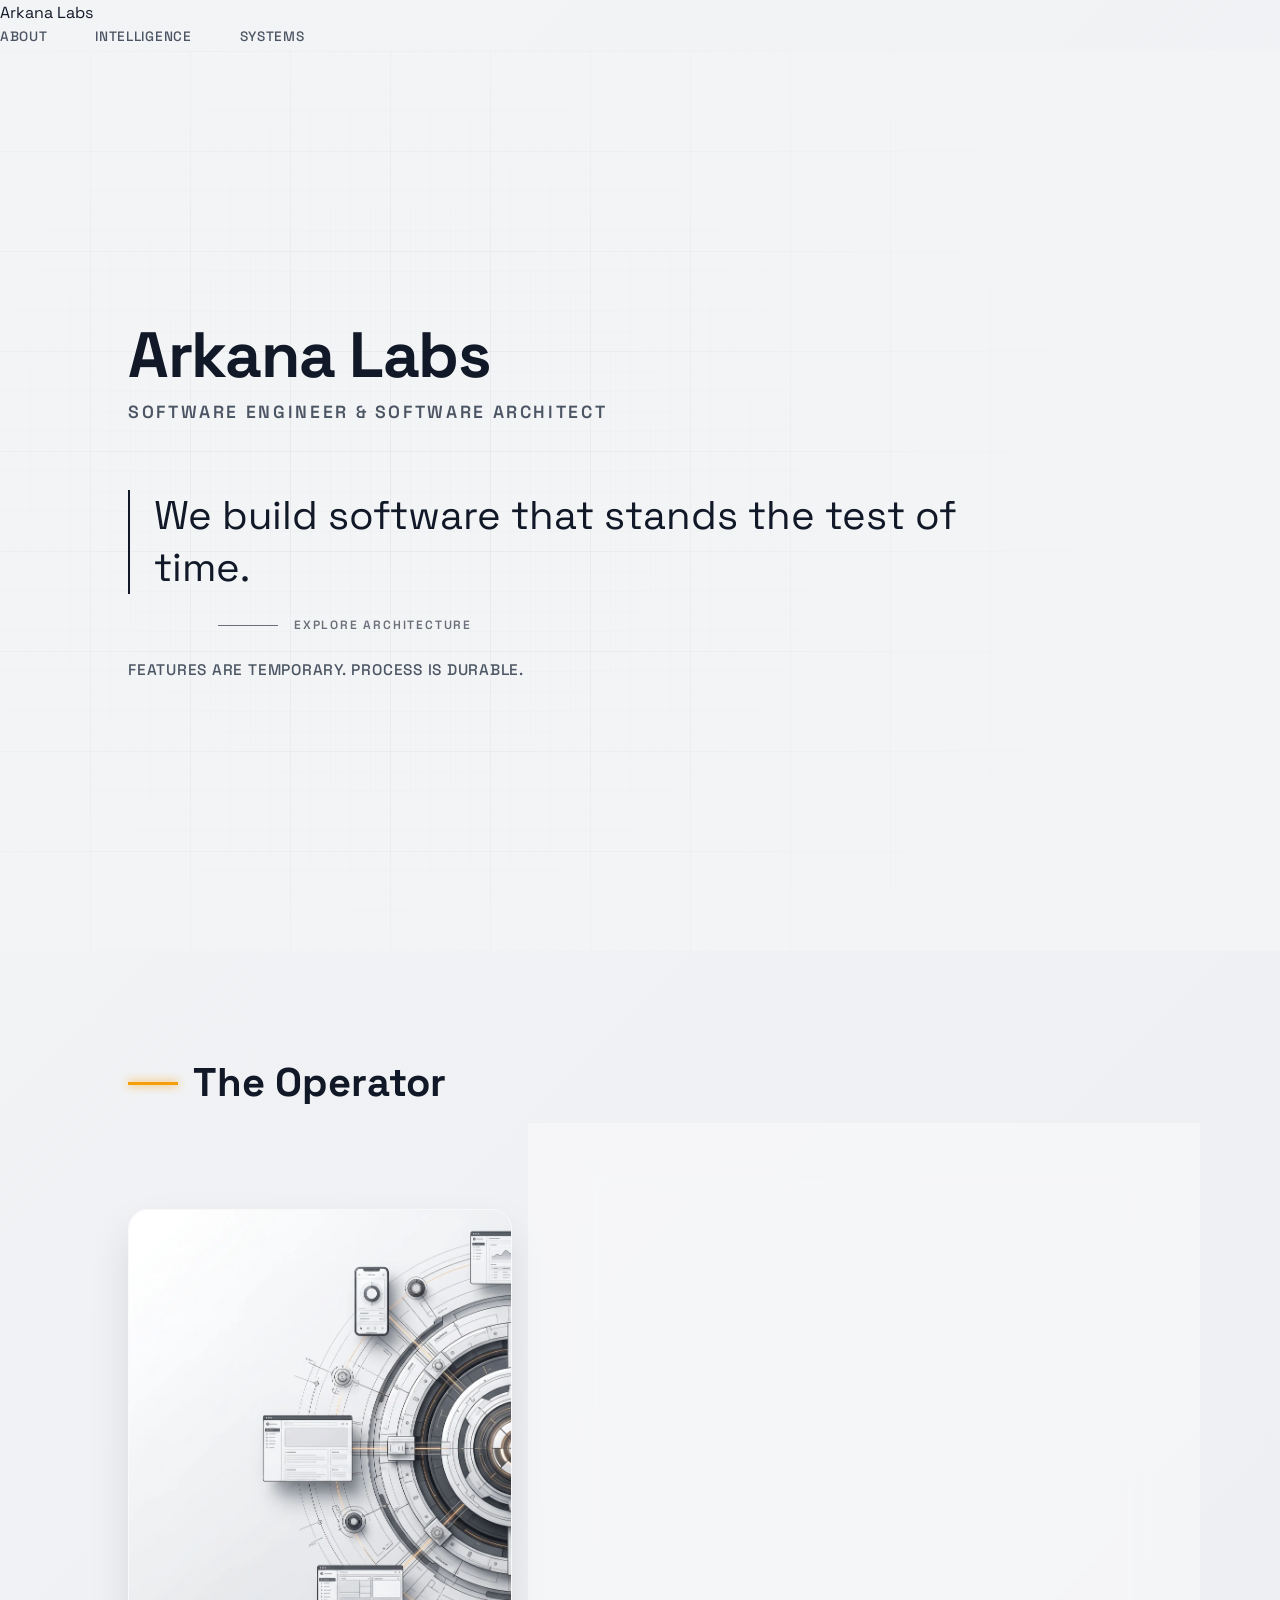
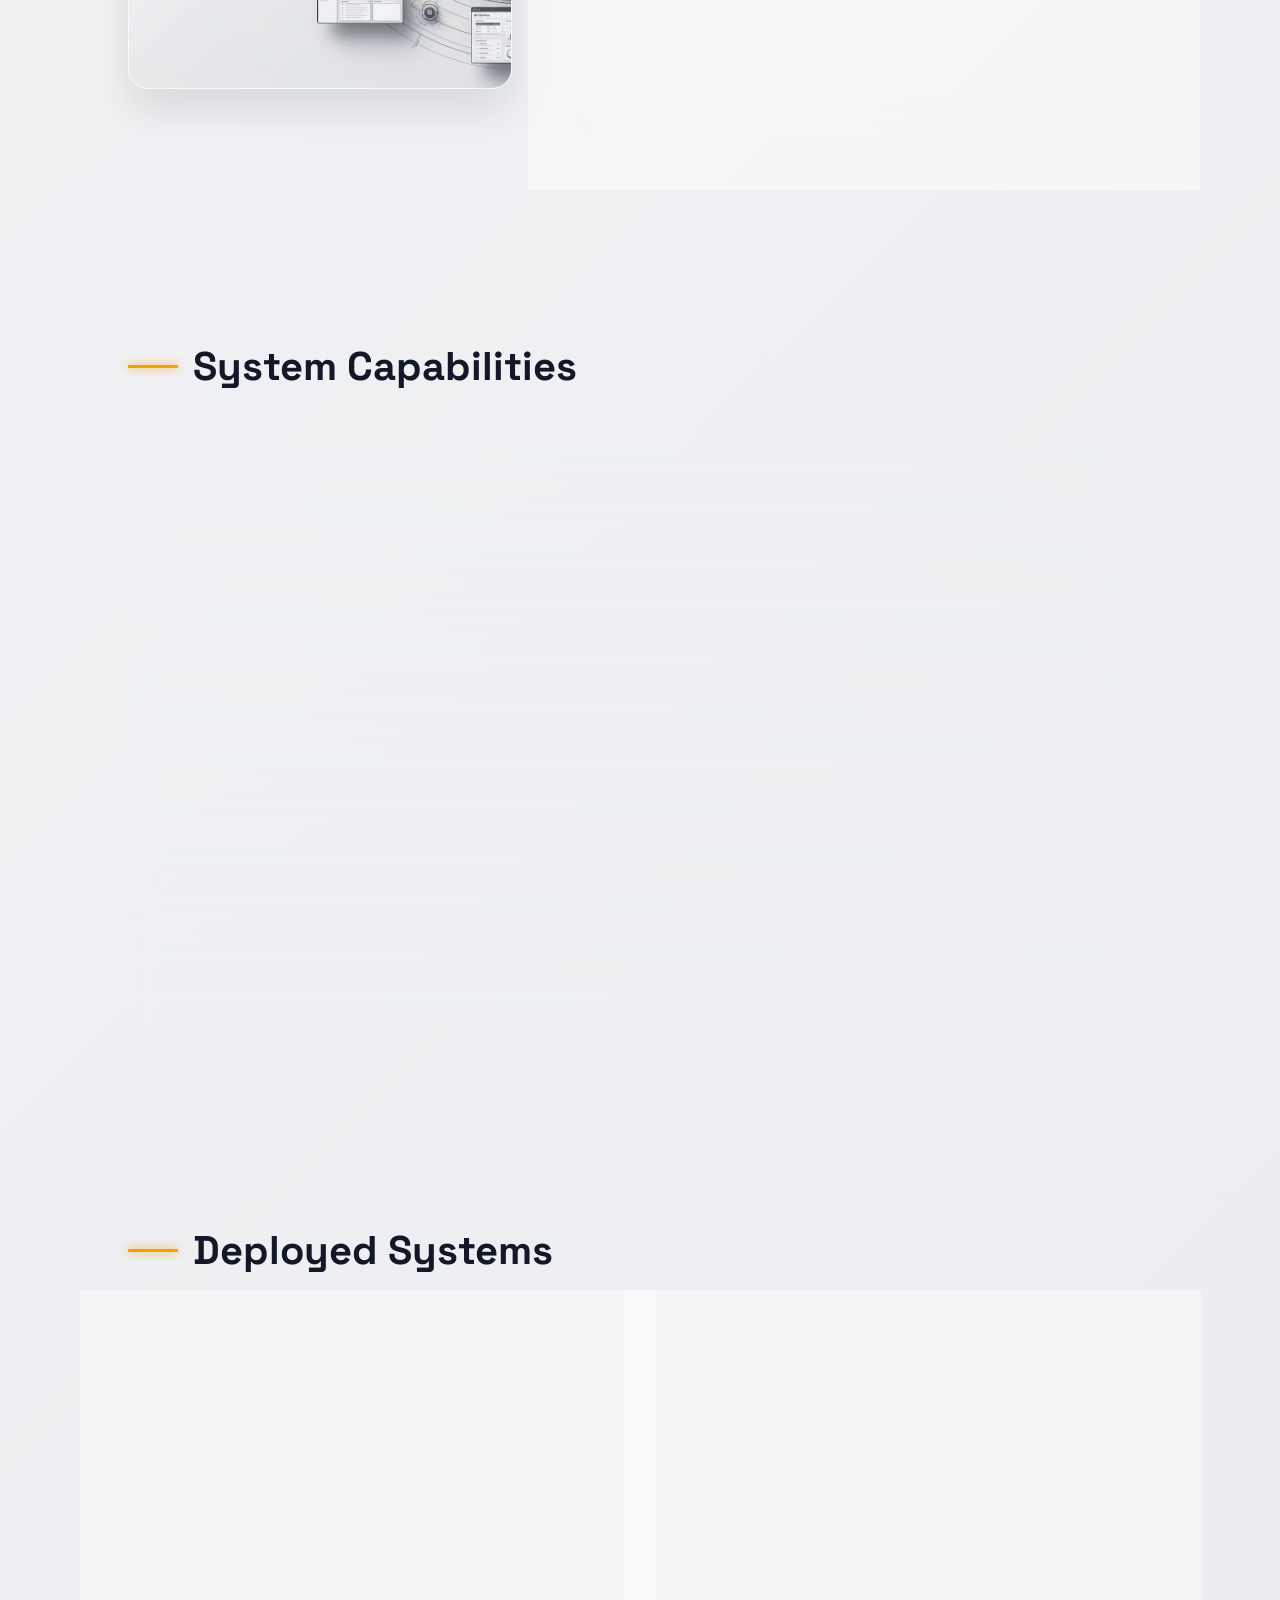
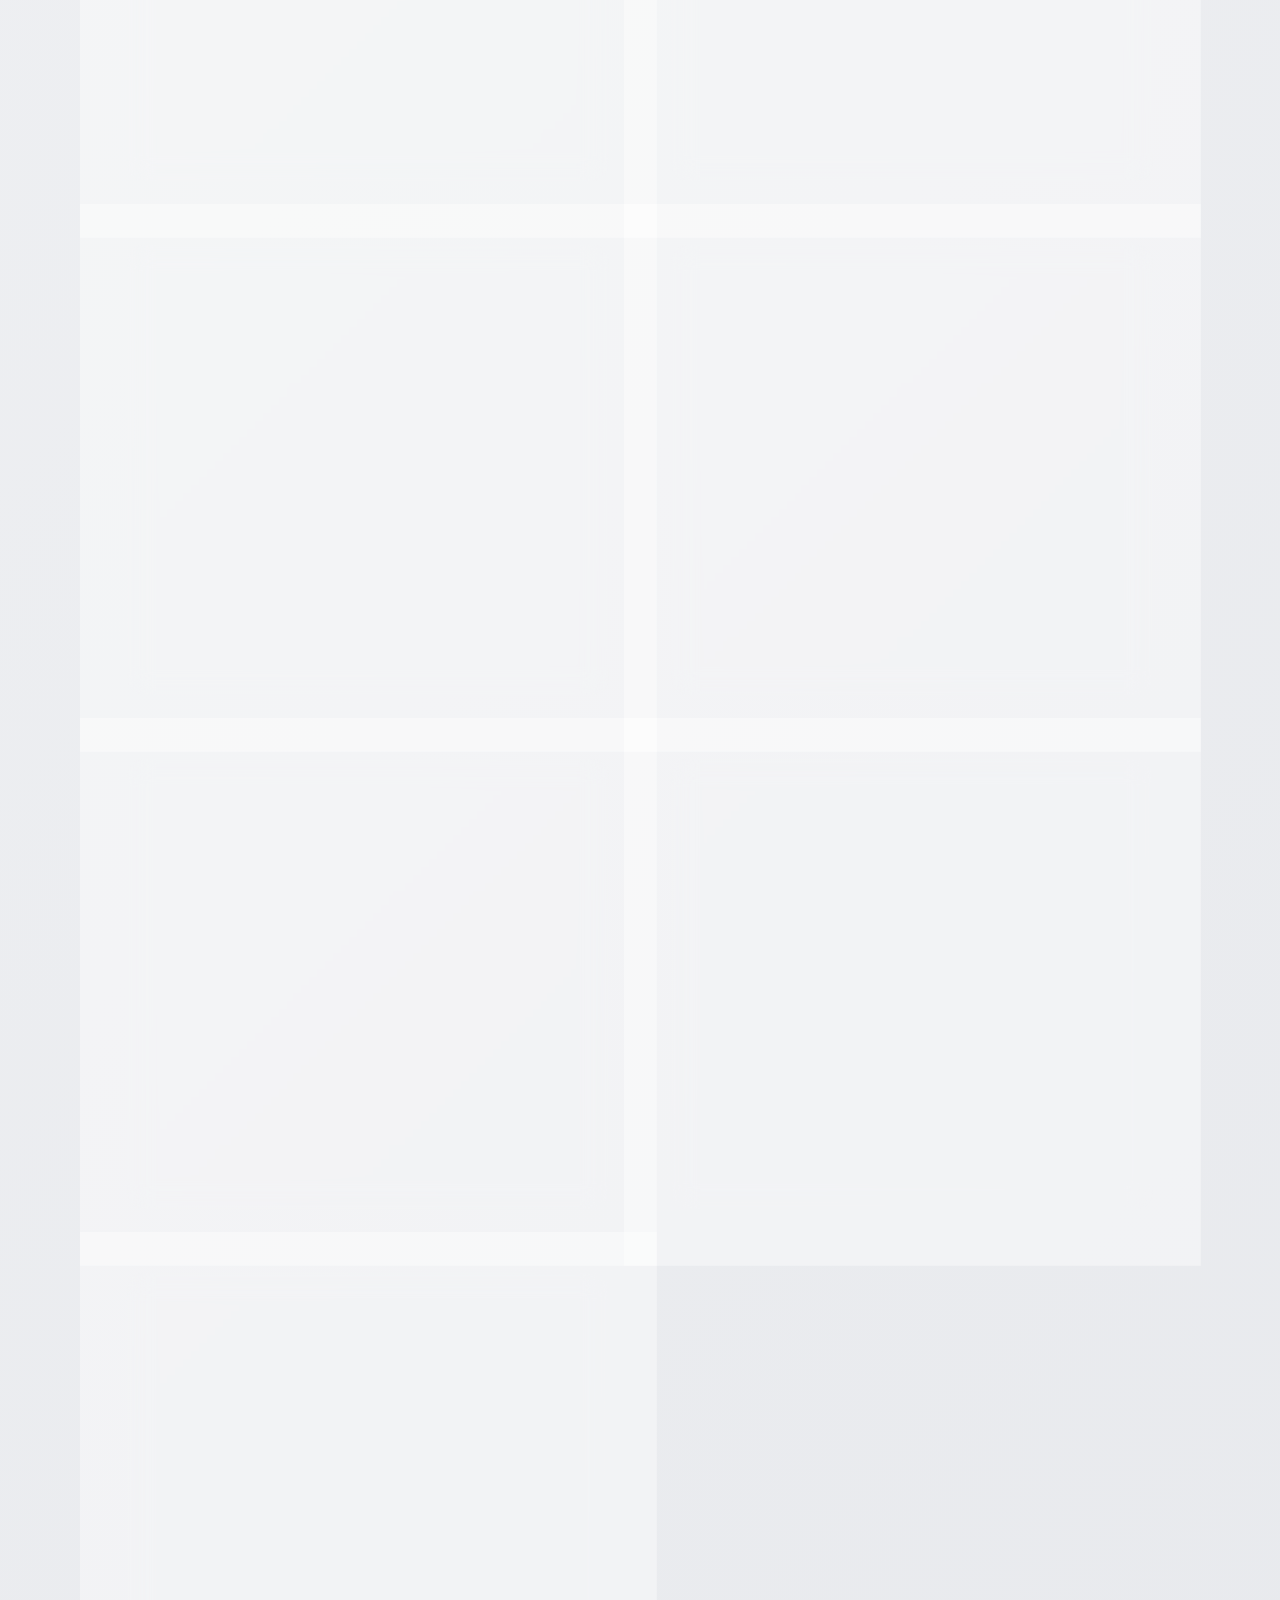
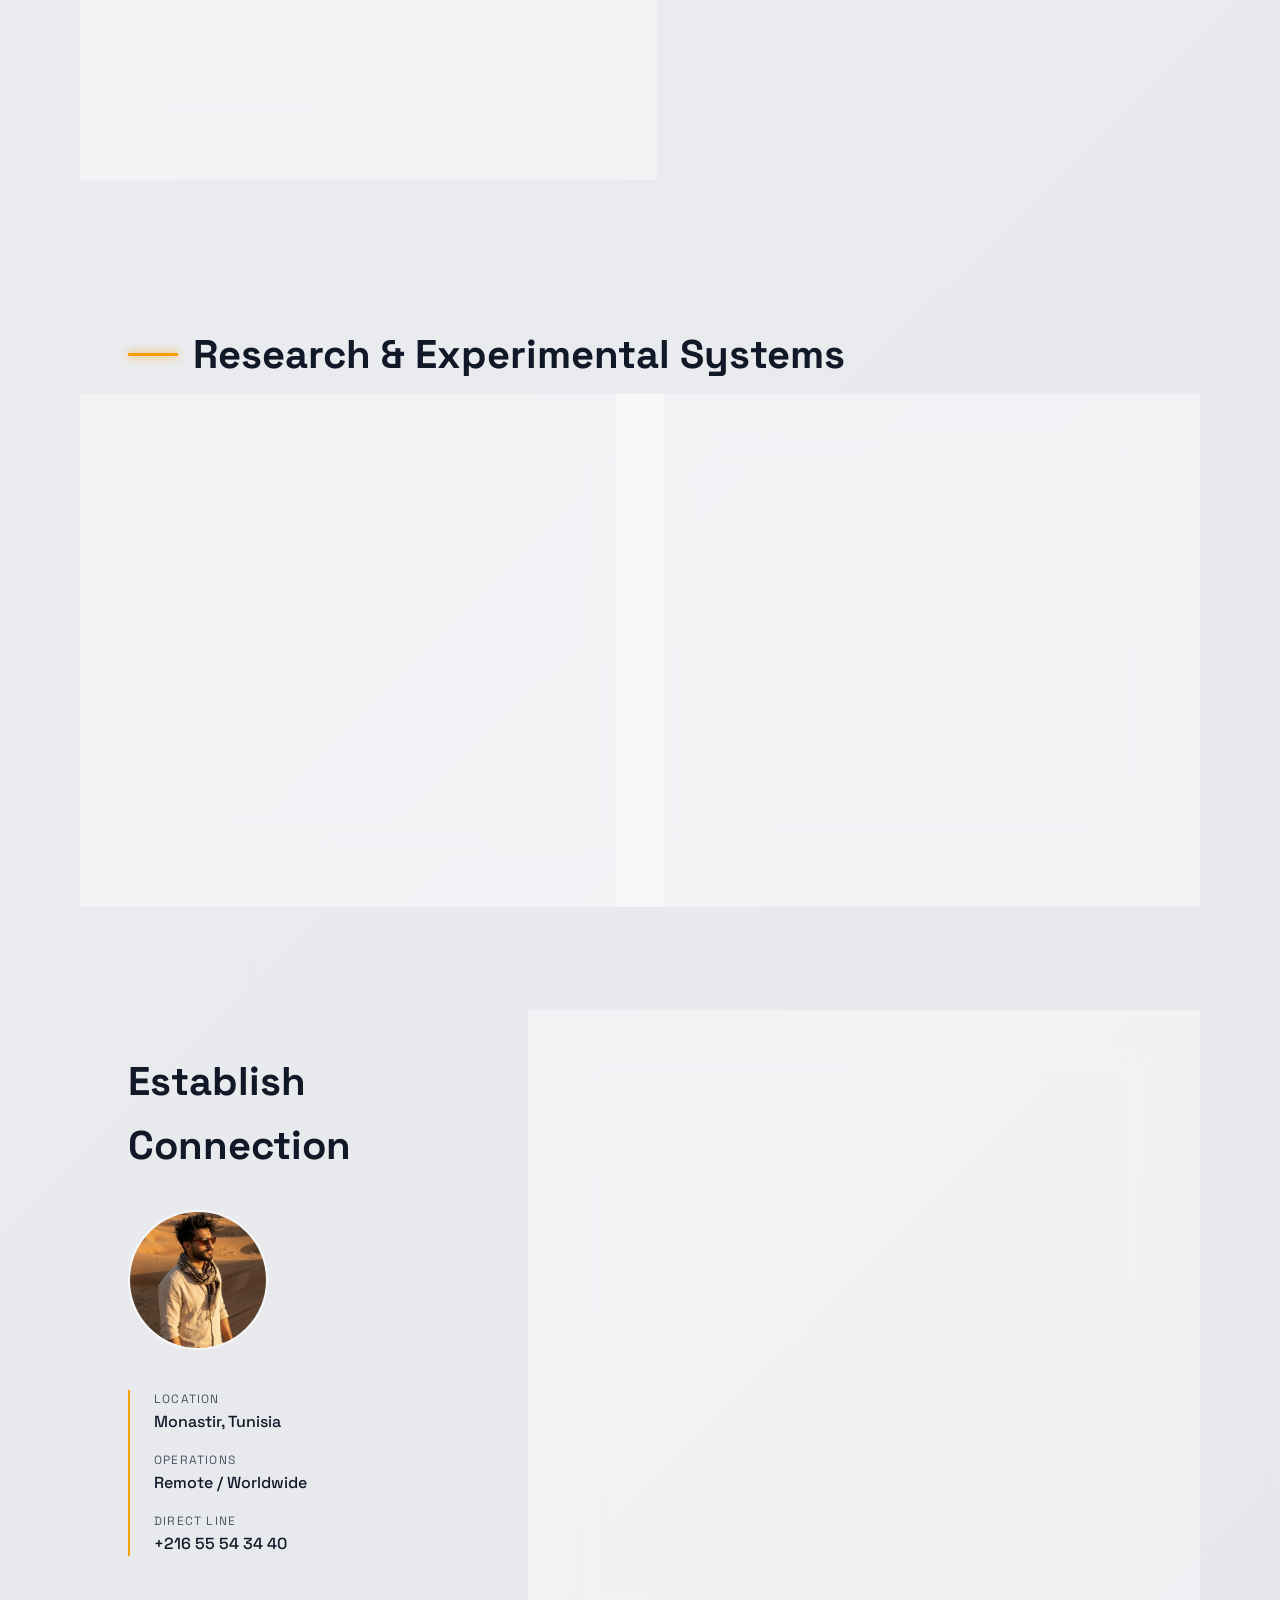
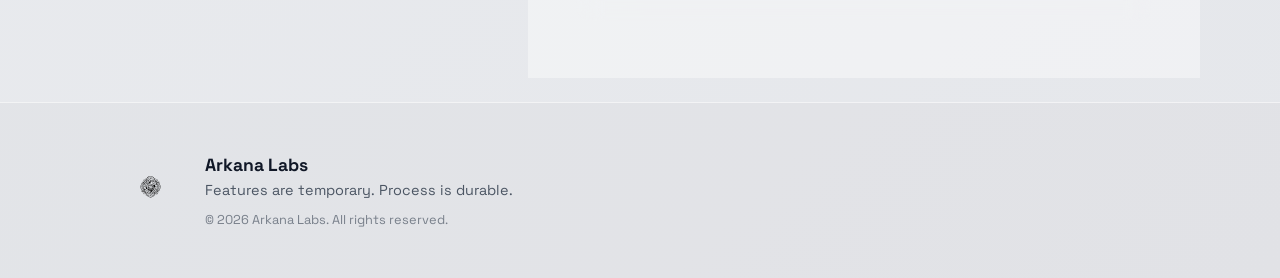
==== commit 017ea292: "chore(thumbnail): added social media thumbnail" ====
--- a/index.html
+++ b/index.html
@@ -3,7 +3,37 @@
 <head>
     <meta charset="UTF-8">
     <meta name="viewport" content="width=device-width, initial-scale=1.0">
-    <title>Arkana Labs | Senior Mobile Architect</title>
+    
+    <!-- 1. Browser Tab Name & Core SEO -->
+    <title>Arkana Labs | Senior Software Architect & Mobile Engineer</title>
+    <meta name="description" content="Portfolio of a Senior Software Engineer and Architect specializing in Flutter, Monorepos, DDD, and scalable backend infrastructure.">
+    <meta name="author" content="Arkana Labs">
+
+    <!-- 2. Chrome Tab Icon (Favicon) -->
+    <!-- Modern browsers support crisp SVG favicons -->
+    <!--<link rel="icon" type="image/svg+xml" href="./assets/favicon.svg">-->
+    <!-- Fallback for older browsers (Optional: save a 32x32 png as favicon.png) -->
+    <link rel="icon" type="image/png" href="./assets/identity/logo.png">
+    <!-- Apple Touch Icon for when users save your site to their iPhone home screen -->
+    <link rel="apple-touch-icon" href="./assets/identity/logo.png">
+
+    <!-- 3. LinkedIn / Open Graph / Facebook Meta Tags -->
+    <!-- Title that appears in the link preview -->
+    <meta property="og:title" content="Arkana Labs | Senior Software Architect">
+    <!-- Description that appears below the title -->
+    <meta property="og:description" content="We build software that stands the test of time. Discover architectural capabilities, domain-driven design, and deployed systems.">
+    <!-- THE THUMBNAIL IMAGE (Must be an absolute URL when deployed to production) -->
+    
+    <!-- Example: https://yourusername.github.io/portfolio/assets/og-image.jpg -->
+    <meta property="og:image" content="https://koussay97.github.io/portfolio_koussay/assets/white_thumbnail_moz.jpg">
+    <meta property="og:url" content="https://koussay97.github.io/">
+    <meta property="og:type" content="website">
+
+    <!-- Twitter specific tags (LinkedIn also uses these as a fallback) -->
+    <meta name="twitter:card" content="summary_large_image">
+    <meta name="twitter:title" content="Arkana Labs | Senior Software Architect">
+    <meta name="twitter:description" content="We build software that stands the test of time.">
+    <meta name="twitter:image" content="https://koussay97.github.io/portfolio_koussay/assets/white_thumbnail_moz.jpg">
 
     <!-- Google Fonts -->
     <link rel="preconnect" href="https://fonts.googleapis.com">
--- a/style/main.css
+++ b/style/main.css
@@ -64,3 +64,21 @@
     .about-grid { grid-template-columns: 1fr; }
     #avatar-placeholder { margin: 0 auto; display: block; }
 }
+
+@media (max-width: 768px) {
+    /* Disable the auto-fit grid and force a strict single column */
+    .projects-grid {
+        grid-template-columns: 1fr;
+        gap: 2.5rem;
+    }
+
+    /* Give the expanded card a little more vertical room on mobile 
+       so the text doesn't feel squashed below the carousel */
+    .project-card.is-active .card-inner {
+        height: 700px; 
+    }
+
+    .carousel-container {
+        flex: 0 0 40%;
+    }
+}
--- a/style/about.css
+++ b/style/about.css
@@ -6,6 +6,8 @@
     grid-template-columns: 1fr 1.5fr;
     gap: 4rem;
     align-items: center;
+    width: 100%;
+    max-width: 100%;
 }
 
 #avatar-placeholder {
@@ -48,6 +50,11 @@
     grid-template-rows: 0fr; /* Collapsed state */
     transition: grid-template-rows 0.5s cubic-bezier(0.4, 0, 0.2, 1), margin-top 0.5s ease;
     margin-top: 0;
+    
+    /* ENGINEERED FIX: Prevent CSS Grid horizontal blowout */
+    min-width: 0;
+    width: 100%;
+    max-width: 100%;
 }
 
 .team-grid-container.is-visible {
@@ -58,6 +65,12 @@
 /* Inner wrapper handles opacity while parent handles height */
 .team-grid-inner {
     min-height: 0;
+    
+    /* ENGINEERED FIX: Force grid item to obey parent width constraints */
+    min-width: 0;
+    width: 100%;
+    max-width: 100%;
+    
     overflow: hidden;
     opacity: 0;
     transform: translateY(20px);
@@ -67,7 +80,8 @@
 .team-grid-container.is-visible .team-grid-inner {
     opacity: 1;
     transform: translateY(0);
-    overflow: visible; /* Allows hover shadows to bleed outside the box */
+    overflow-y: visible; /* Allows hover shadows to bleed vertically */
+    overflow-x: clip;    /* Strictly prevents horizontal bleed */
 }
 
 /* ==========================================
@@ -128,12 +142,16 @@
    DETAIL: MASTER VIEWER PANEL (Grid Stacking)
 ========================================== */
 .team-detail-viewer {
-    display: grid; /* Enables stacking children perfectly */
+    position: relative; /* Replaced grid so height can adjust dynamically */
     padding: 2.5rem;
+    overflow: hidden; /* Prevents fading text from spilling out when container shrinks */
 }
 
 .detail-pane {
-    grid-area: 1 / 1; /* Stacks all content in the exact same cell */
+    position: absolute; /* Inactive panes are removed from layout flow */
+    top: 2.5rem; /* Matches parent padding so crossfade stays perfectly in place */
+    left: 2.5rem;
+    right: 2.5rem;
     opacity: 0;
     visibility: hidden;
     pointer-events: none;
@@ -143,6 +161,10 @@
 }
 
 .detail-pane.is-active {
+    position: relative; /* Active pane enters flow and dictates container height */
+    top: auto;
+    left: auto;
+    right: auto;
     opacity: 1;
     visibility: visible;
     pointer-events: auto;
@@ -170,7 +192,6 @@
 }
 
 .detail-pane ul li {
-    color: var(--text-muted);
     font-size: 0.95rem;
     line-height: 1.6;
     margin-bottom: 0.8rem;
@@ -189,25 +210,22 @@
 /* ==========================================
    RESPONSIVE ADJUSTMENTS & MOBILE CAROUSEL
 ========================================== */
-/* ==========================================
-   RESPONSIVE ADJUSTMENTS & MOBILE CAROUSEL
-========================================== */
 @media (max-width: 900px) {
     .about-grid { 
         grid-template-columns: 1fr; 
+        gap: 2rem; /* Reduced gap from 4rem to tighten the layout */
     }
     
     #avatar-placeholder { 
-        margin: 0 auto; 
-        display: none; 
-        max-width: 350px; 
-    }
-    
-    /* 1. TOP PANEL: Constrained to 85% and centered to match the cards below */
+        display: none !important; /* Forces complete removal */
+    }
+    
+    /* 1. TOP PANEL: Constrained, mathematically centered, and padding reduced */
     .about-text { 
         width: 85%; 
         margin: 0 auto; 
-        padding: 2.5rem 1.5rem; 
+        justify-self: center; /* ENGINEERED FIX: Forces true centering in CSS Grid */
+        padding: 2rem 1.5rem; 
     }
     
     /* Transform Master-Detail into a Horizontal Carousel on Mobile */
@@ -217,13 +235,14 @@
         overflow-x: auto;
         scroll-snap-type: x mandatory;
         gap: 1rem;
-        
-        /* 7.5% padding forces the first/last cards to stop dead-center */
         padding: 0 7.5% 1rem 7.5%; 
         
-        /* Hide scrollbars for a native app feel */
         scrollbar-width: none; 
         -ms-overflow-style: none;
+
+        min-width: 0;
+        width: 100%;
+        max-width: 100%;
     }
     
     .team-grid::-webkit-scrollbar {
@@ -234,13 +253,21 @@
     .team-card {
         flex: 0 0 100%; 
         scroll-snap-align: center;
-        padding: 2.5rem 1.5rem; /* Matched internal padding for text alignment */
-    }
-    
-    /* 3. BOTTOM PANEL: Constrained to 85% and centered */
+        padding: 2rem 1.5rem; /* Matched reduced padding */
+    }
+    
+    /* 3. BOTTOM PANEL: Constrained to 85%, centered, padding reduced */
     .team-detail-viewer { 
         width: 85%;                     
-        margin: 0.5rem auto 0 auto;     
-        padding: 2.5rem 1.5rem; /* Matched internal padding for text alignment */       
-    }
+        margin: 0.5rem auto 0 auto; 
+        justify-self: center; 
+        padding: 2rem 1.5rem; /* Matched reduced padding */       
+    }
+    .detail-pane {
+        /* ENGINEERED FIX: Match absolute coordinates to mobile padding */
+        top: 2rem;
+        left: 1.5rem;
+        right: 1.5rem;
+    }
+
 }
--- a/style/projects.css
+++ b/style/projects.css
@@ -20,7 +20,7 @@
 
 .project-card.is-active {
     grid-column: 1 / -1;
-    z-index: 10;
+    z-index: 100 !important;
 }
 
 @media (min-width: 900px) {
@@ -56,8 +56,9 @@
     flex-direction: column;
 }
 
-.face-front { transform: rotateY(0deg); }
-.face-back { transform: rotateY(180deg); }
+.face-front { transform: rotateY(0deg) translateZ(1px);-webkit-transform: rotateY(0deg) translateZ(1px); }
+.face-back {  transform: rotateY(180deg) translateZ(1px); 
+    -webkit-transform: rotateY(180deg) translateZ(1px);}
 .hidden { display: none !important; }
 
 /* ==========================================
@@ -93,11 +94,13 @@
 }
 
 .carousel-container {
-    flex: 0 0 45%; /* Constrained to protect layout */
+    flex: 0 0 45%; 
     position: relative;
     border-radius: 12px;
     overflow: hidden;
     background: #000;
+    z-index: 1; 
+    transform: translateZ(0); 
 }
 
 .carousel-slide { position: absolute; inset: 0; opacity: 0; transition: opacity 0.5s ease-in-out; }
--- a/style/contact.css
+++ b/style/contact.css
@@ -39,4 +39,15 @@
     .contact-grid { grid-template-columns: 1fr; gap: 3rem; }
     .contact-form-wrapper { padding: 2rem 1.5rem; }
     .footer-content { flex-direction: column; text-align: center; }
+}
+@media (max-width: 768px) {
+    /* Disable the auto-fit grid and force a strict single column */
+    .personal-grid {
+        grid-template-columns: 1fr;
+        gap: 2rem;
+    }
+    
+    .personal-card {
+        padding: 2rem 1.5rem; /* Slightly tighter internal padding for mobile */
+    }
 }
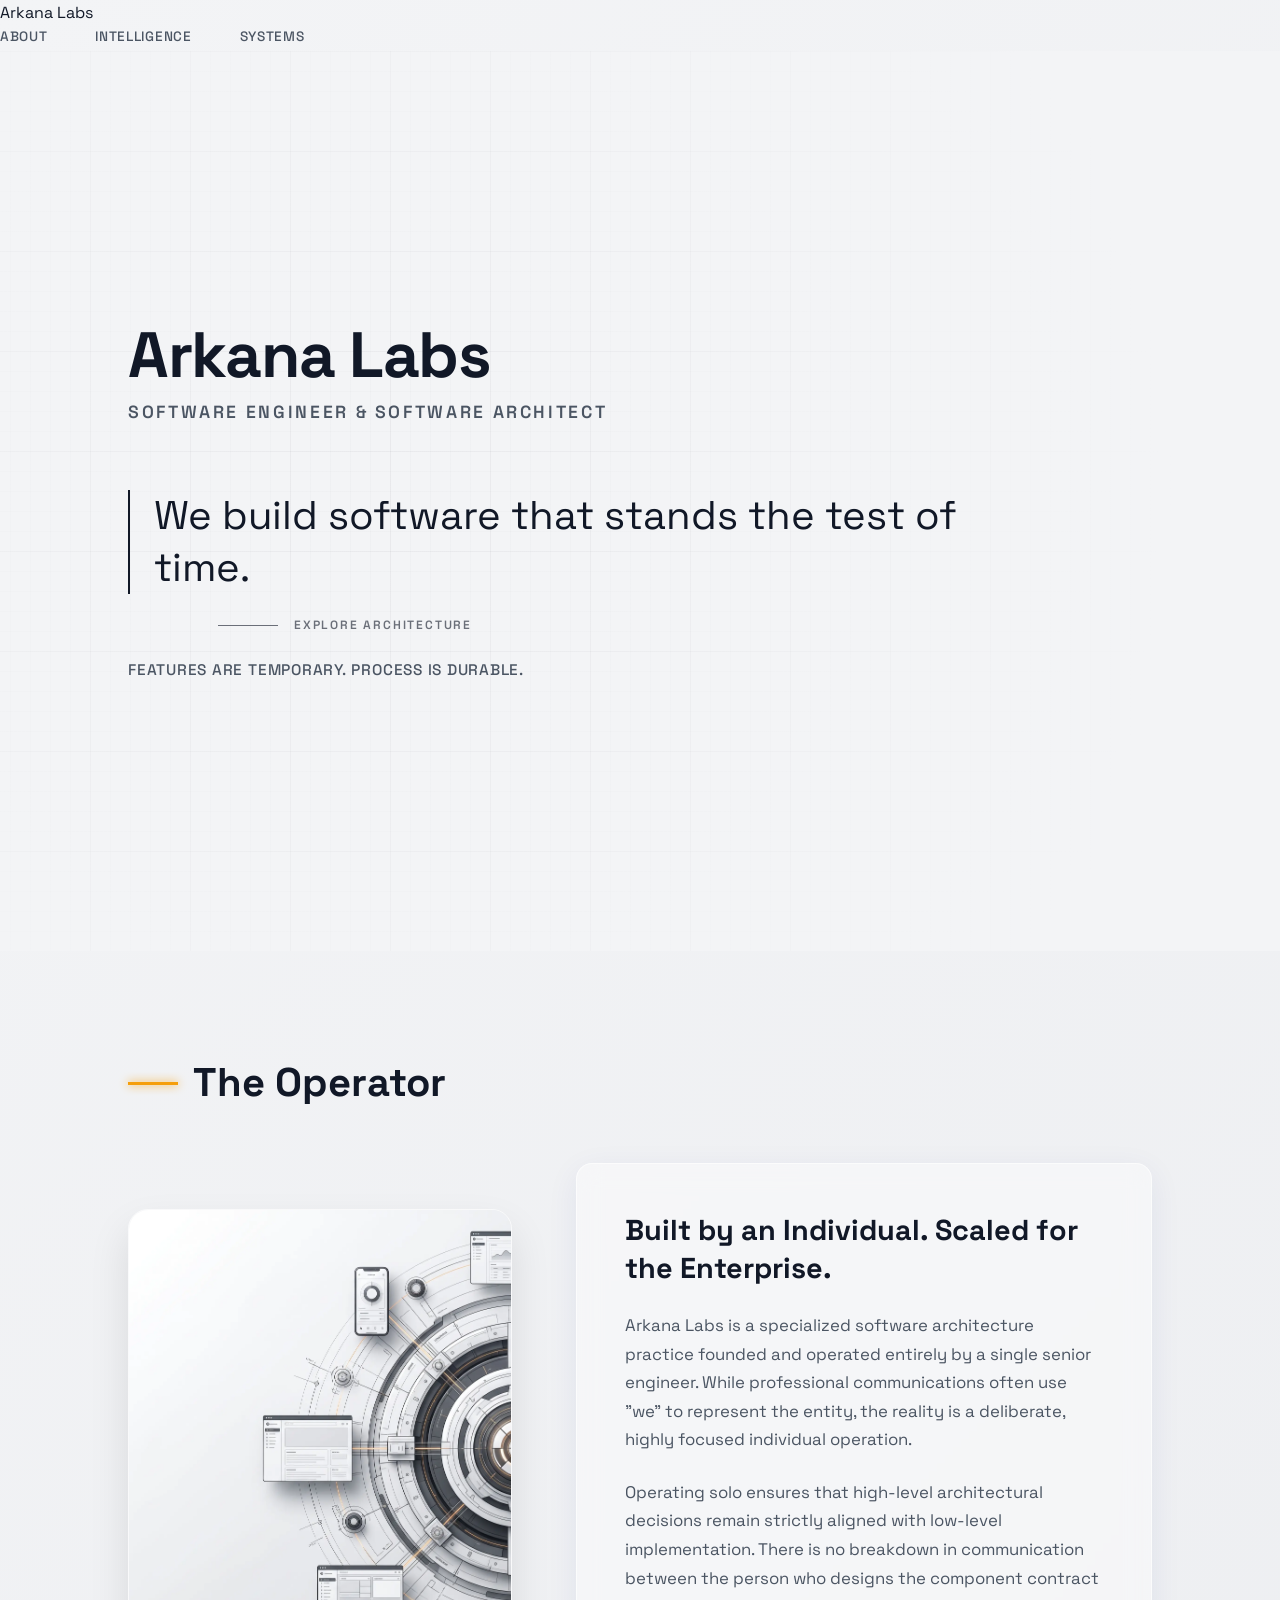
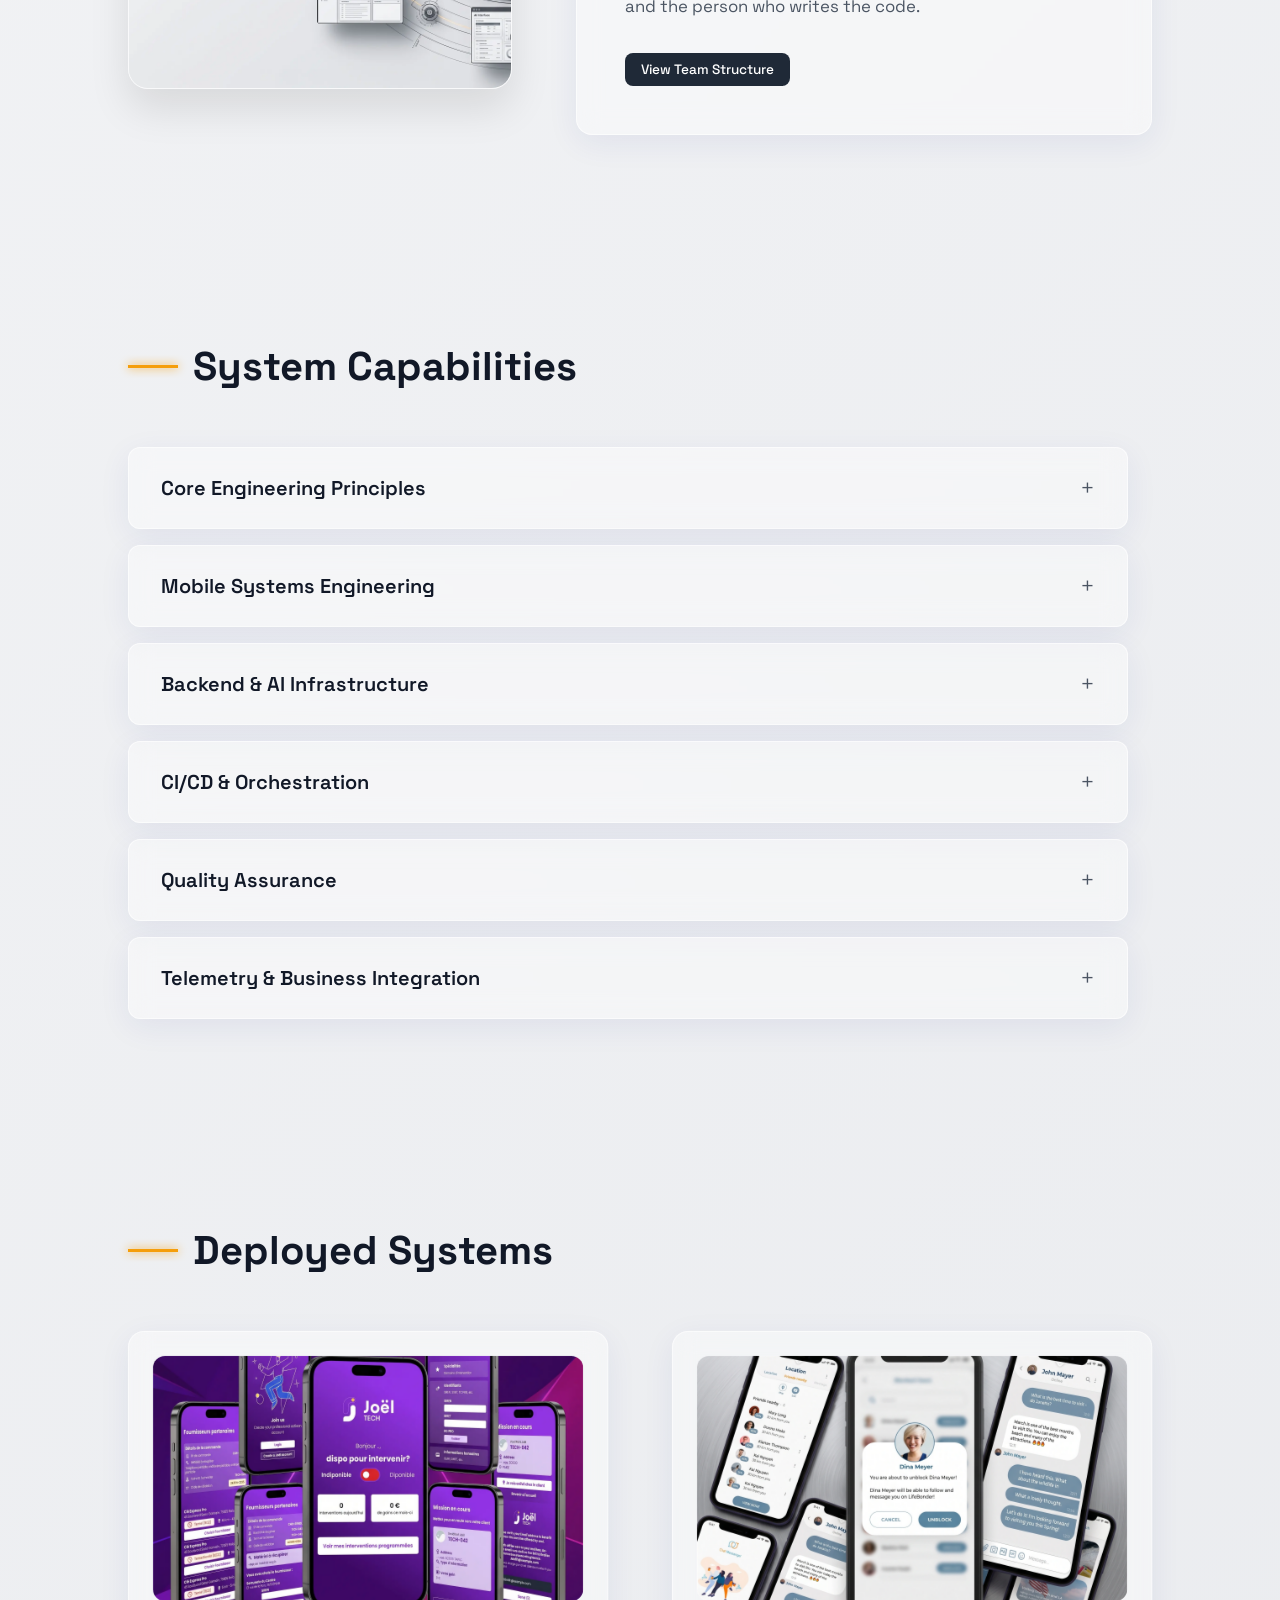
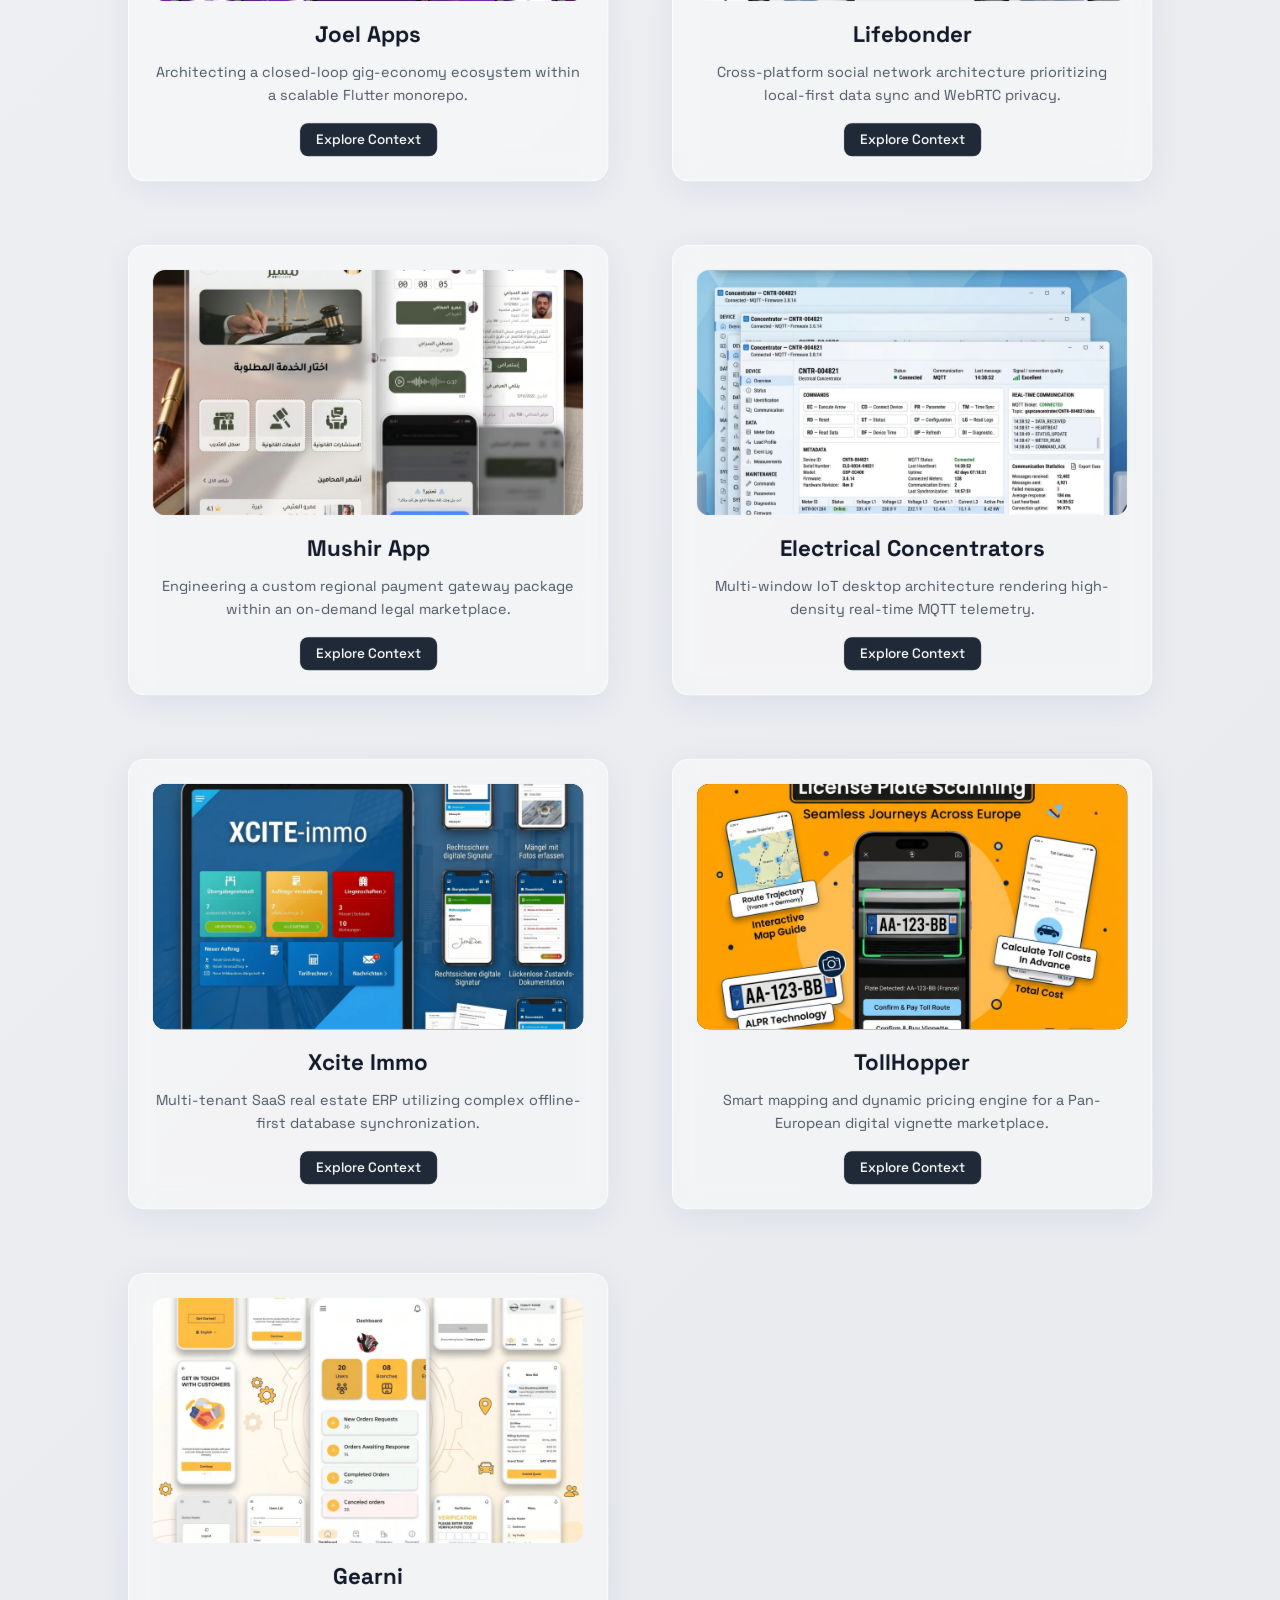
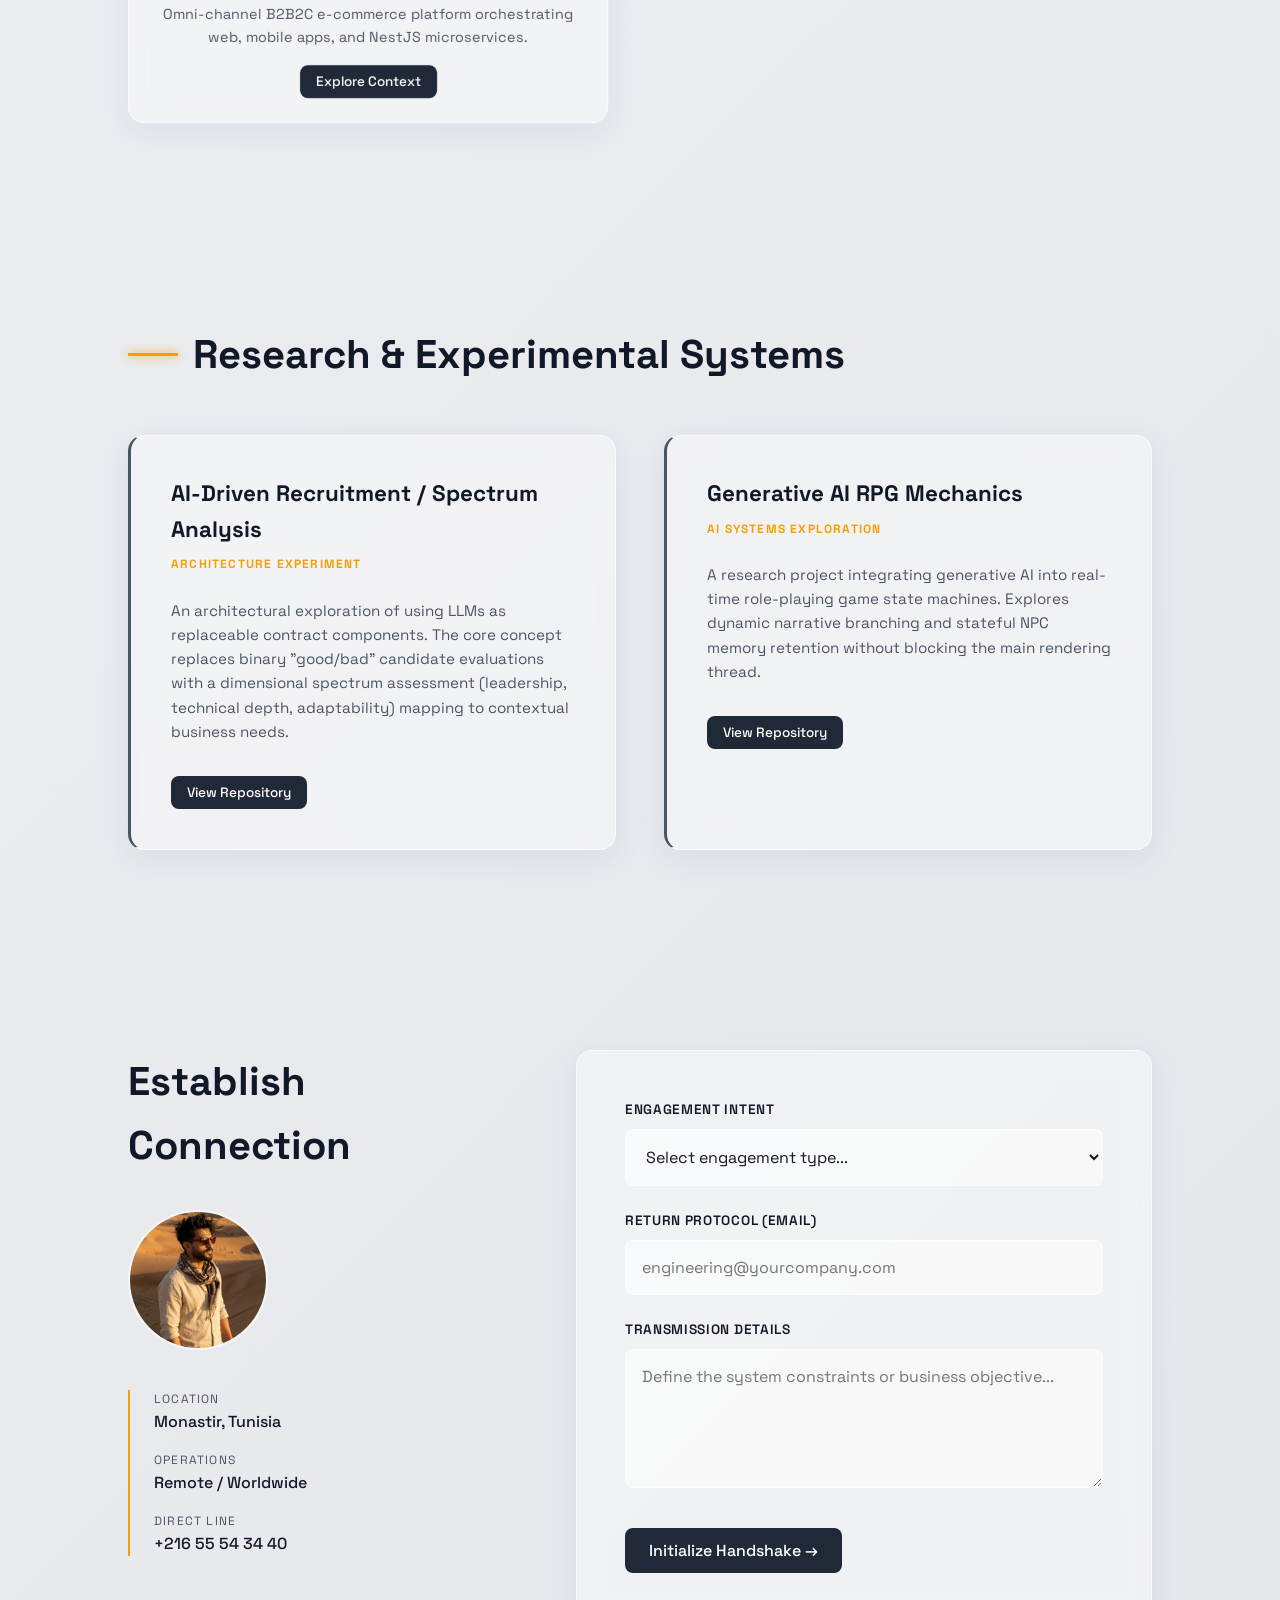
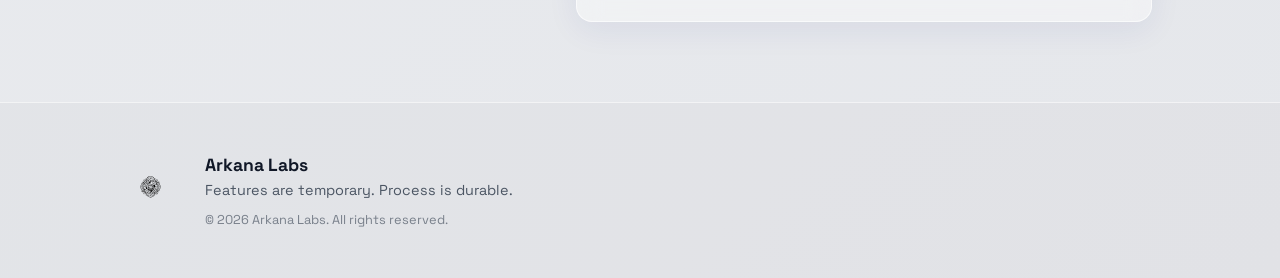
==== commit e0cc75bc: "chore(semantics): improved semantics and website accessibility" ====
--- a/index.html
+++ b/index.html
@@ -26,7 +26,7 @@
     
     <!-- Example: https://yourusername.github.io/portfolio/assets/og-image.jpg -->
     <meta property="og:image" content="https://koussay97.github.io/portfolio_koussay/assets/white_thumbnail_moz.jpg">
-    <meta property="og:url" content="https://koussay97.github.io/">
+    <meta property="og:url" content="https://koussay97.github.io/portfolio_koussay/">
     <meta property="og:type" content="website">
 
     <!-- Twitter specific tags (LinkedIn also uses these as a fallback) -->
@@ -56,14 +56,31 @@
     <link rel="stylesheet" href="./style/contact.css">
 </head>
 <body>
+        <!-- SEMANTIC UPGRADE: Explicitly defining the global header -->
+    <header id="global-navigation" role="banner">
+        <div data-template="nav"></div>
+    </header>
 
-    <div data-template="nav"></div>
-    <div data-template="hero"></div>
-    <div data-template="about"></div>
-    <div data-template="tech"></div>
-    <div data-template="projects-grid"></div>
-    <div data-template="personal"></div> <!-- NEW -->
-    <div data-template="contact"></div> <!-- NEW (Includes Footer) -->
+    <!-- SEMANTIC UPGRADE: <main> tells AI/Screen Readers "This is the core content" -->
+    <main id="main-content" role="main">
+        
+        <!-- Each template inside uses <section> natively -->
+        <div data-template="hero"></div>
+        <div data-template="about"></div>
+        <div data-template="tech"></div>
+        <div data-template="projects-grid"></div>
+        
+        <!-- SEMANTIC UPGRADE: Personal projects belong in an aside or secondary section -->
+        <aside aria-label="Research and Experiments">
+            <div data-template="personal"></div>
+        </aside>
+
+    </main>
+
+    <!-- SEMANTIC UPGRADE: Explicitly defining the footer/contact area -->
+    <footer id="global-footer" role="contentinfo">
+        <div data-template="contact"></div>
+    </footer>
 
     <!-- Lightbox Overlay -->
     <div id="lightbox" class="lightbox">
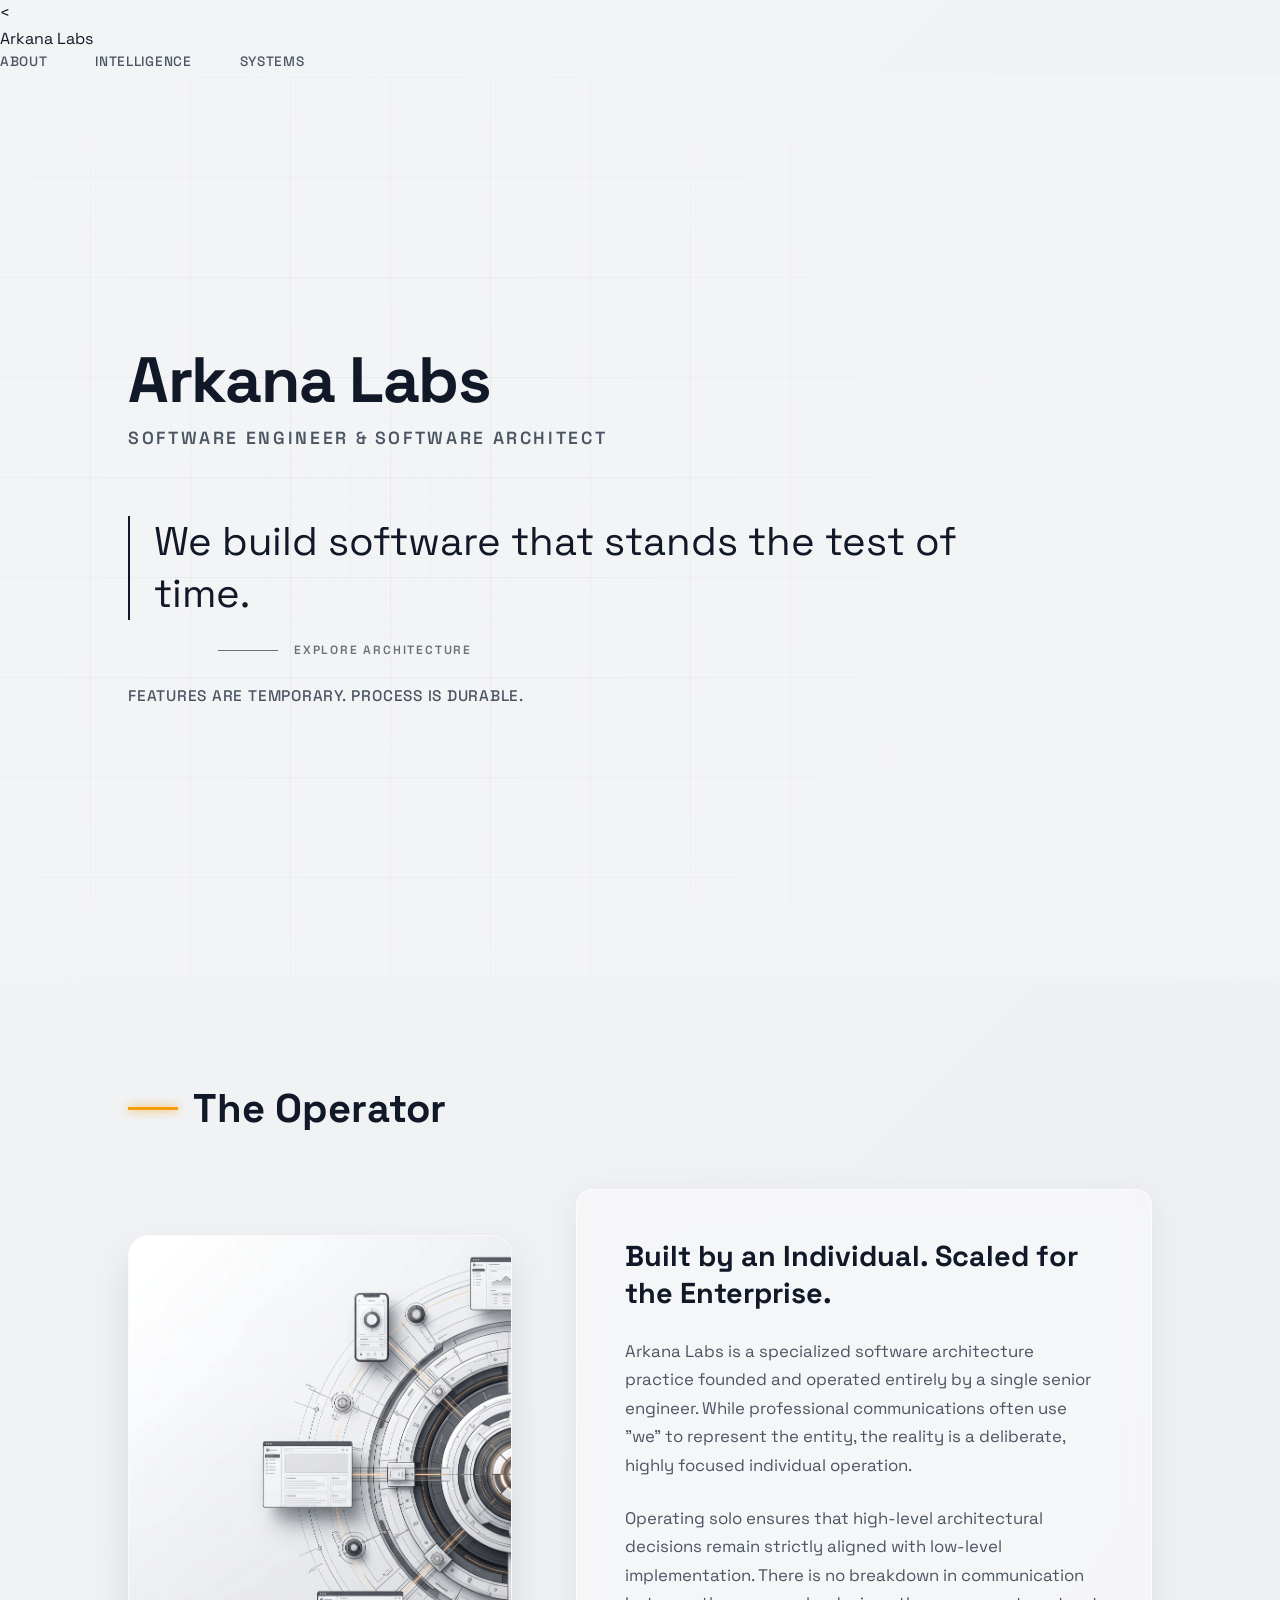
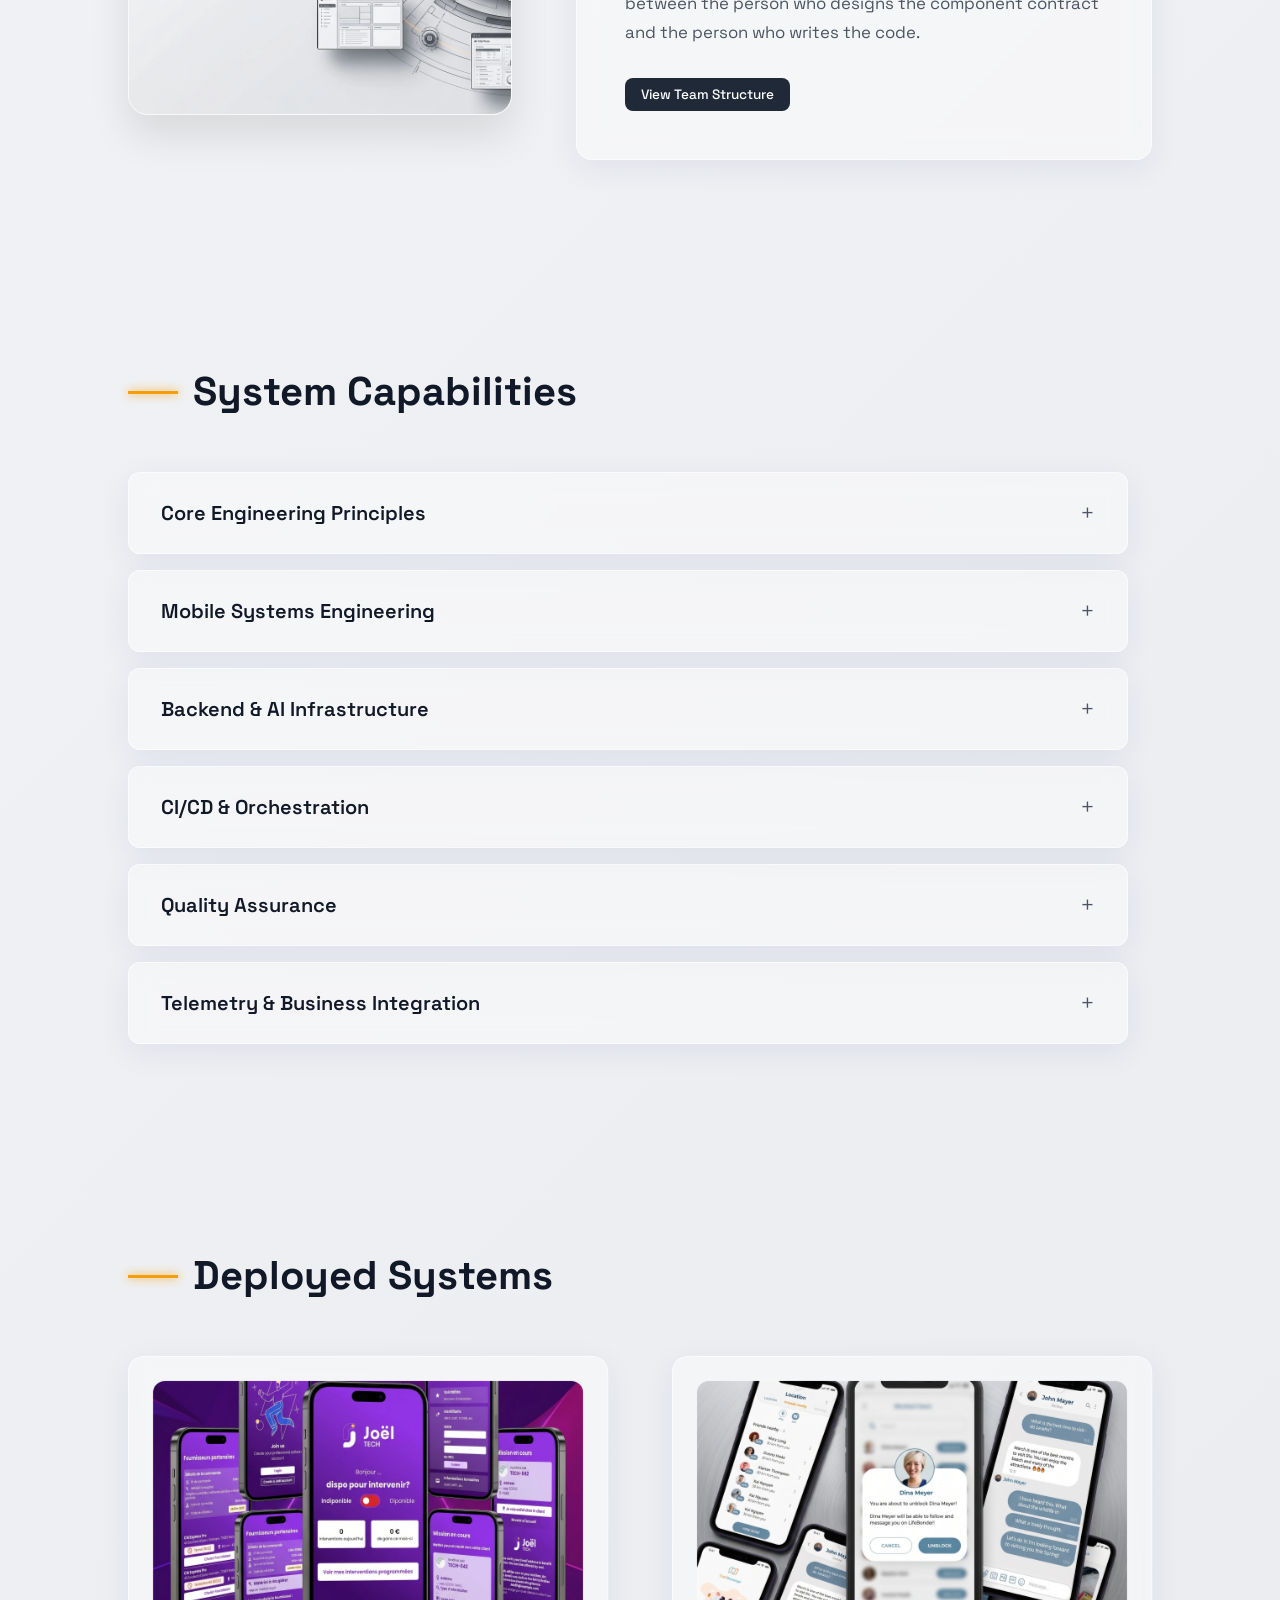
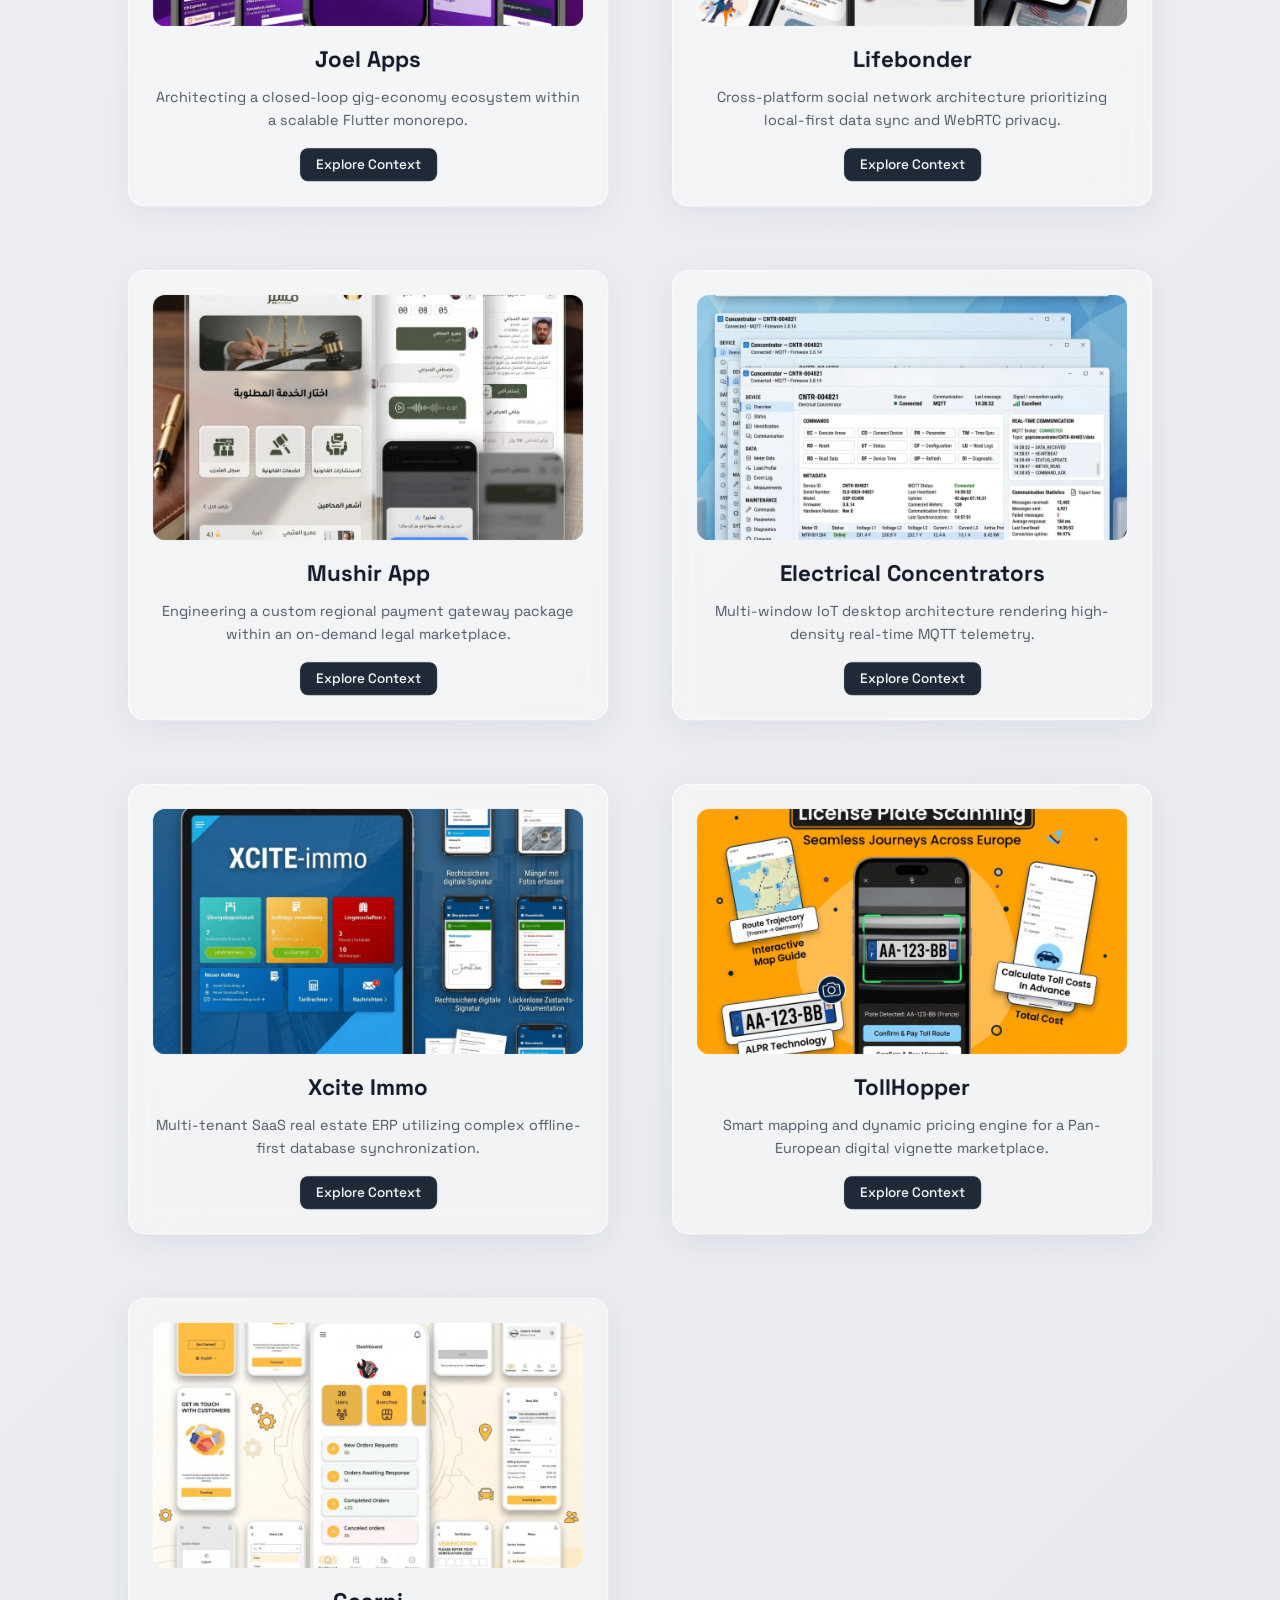
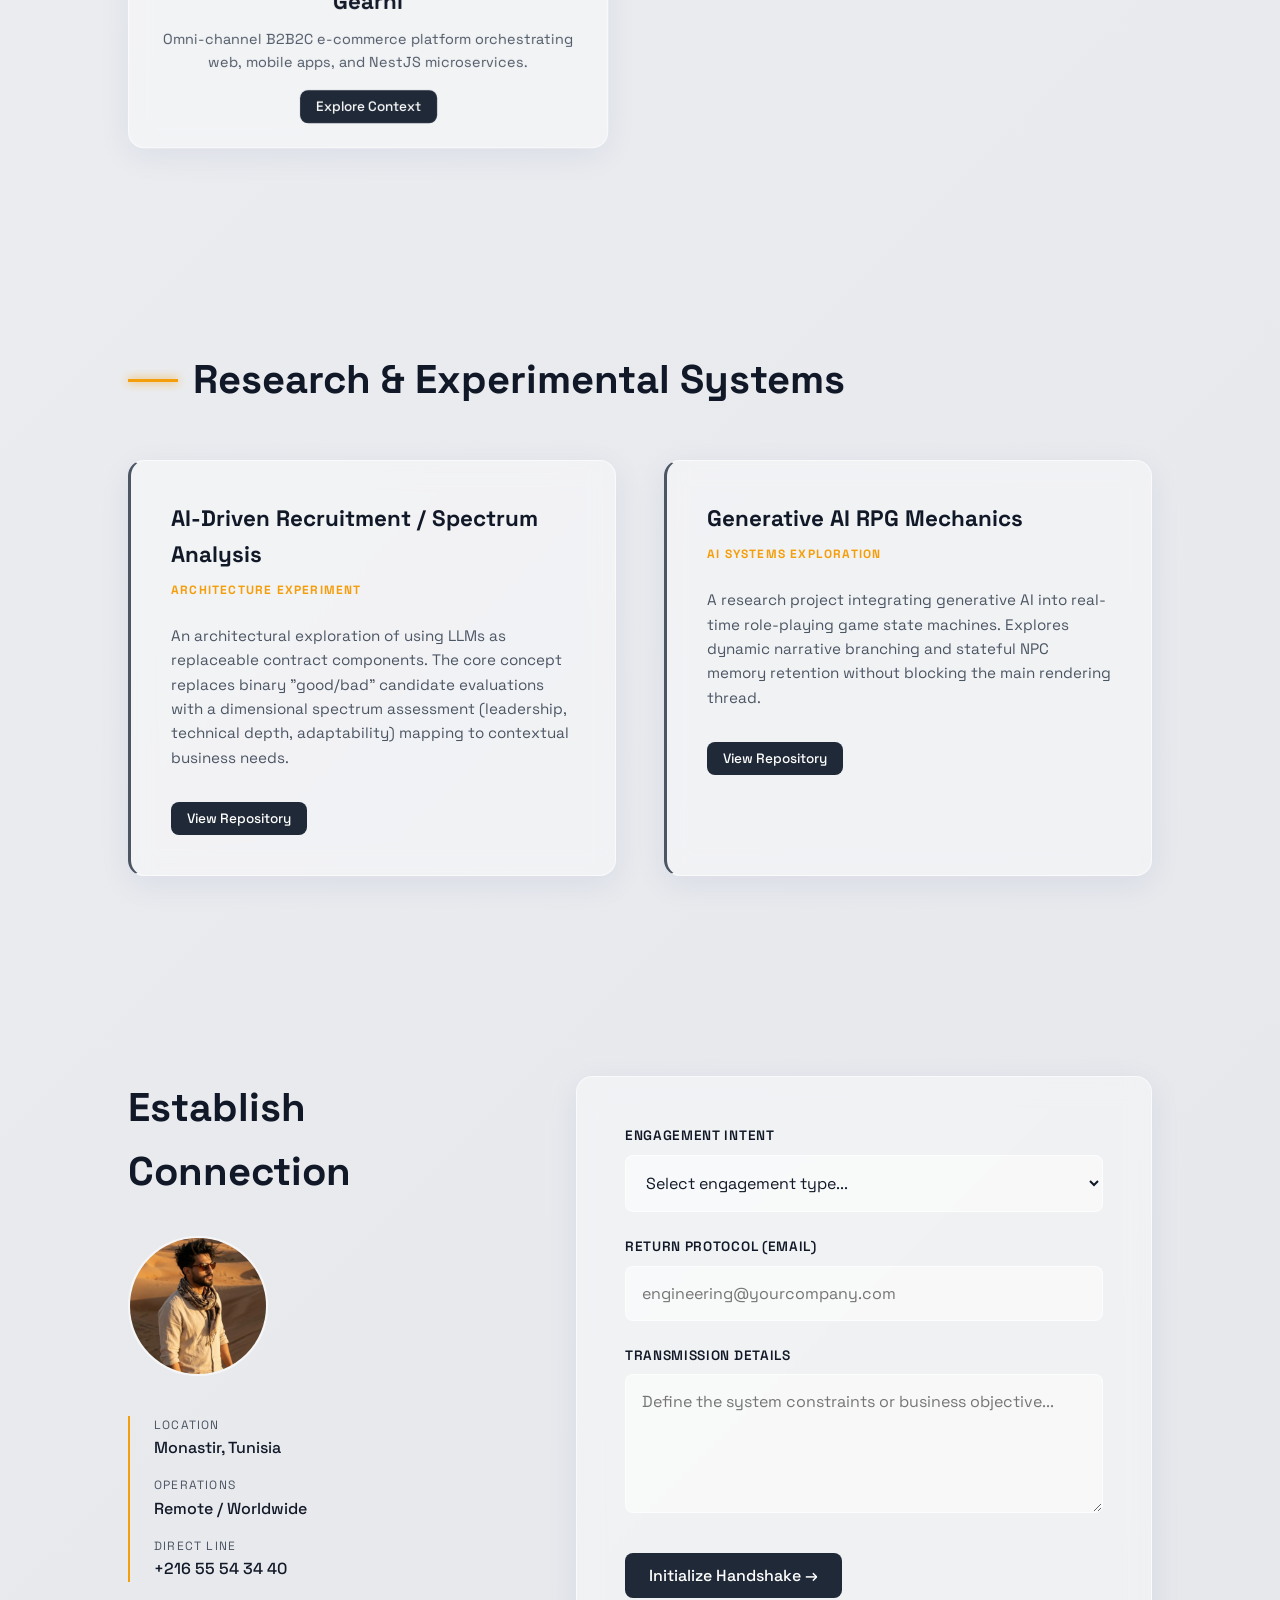
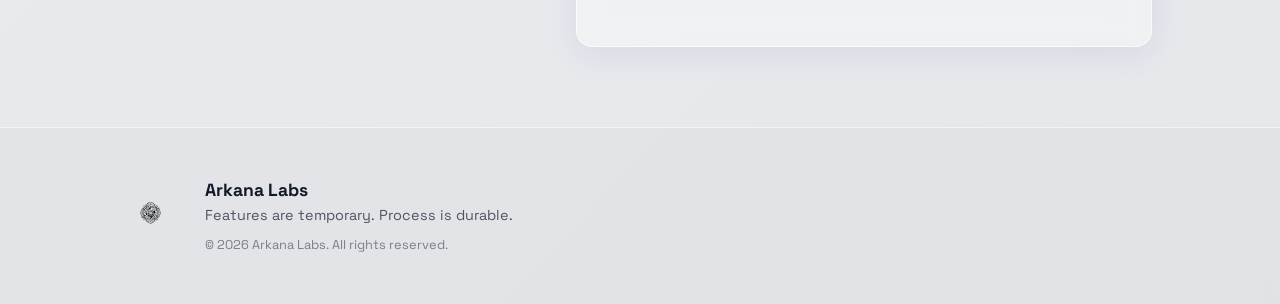
==== commit 1dbdc81c: "fix(thumbnail): fixed thumbnail path" ====
--- a/index.html
+++ b/index.html
@@ -25,7 +25,7 @@
     <!-- THE THUMBNAIL IMAGE (Must be an absolute URL when deployed to production) -->
     
     <!-- Example: https://yourusername.github.io/portfolio/assets/og-image.jpg -->
-    <meta property="og:image" content="https://koussay97.github.io/portfolio_koussay/assets/white_thumbnail_moz.jpg">
+    <<meta property="og:image" content="https://koussay97.github.io/portfolio_koussay/assets/identity/white_thumbnail_moz.jpg">
     <meta property="og:url" content="https://koussay97.github.io/portfolio_koussay/">
     <meta property="og:type" content="website">
 
@@ -33,7 +33,7 @@
     <meta name="twitter:card" content="summary_large_image">
     <meta name="twitter:title" content="Arkana Labs | Senior Software Architect">
     <meta name="twitter:description" content="We build software that stands the test of time.">
-    <meta name="twitter:image" content="https://koussay97.github.io/portfolio_koussay/assets/white_thumbnail_moz.jpg">
+    <meta name="twitter:image" content="https://koussay97.github.io/portfolio_koussay/assets/identity/white_thumbnail_moz.jpg">
 
     <!-- Google Fonts -->
     <link rel="preconnect" href="https://fonts.googleapis.com">
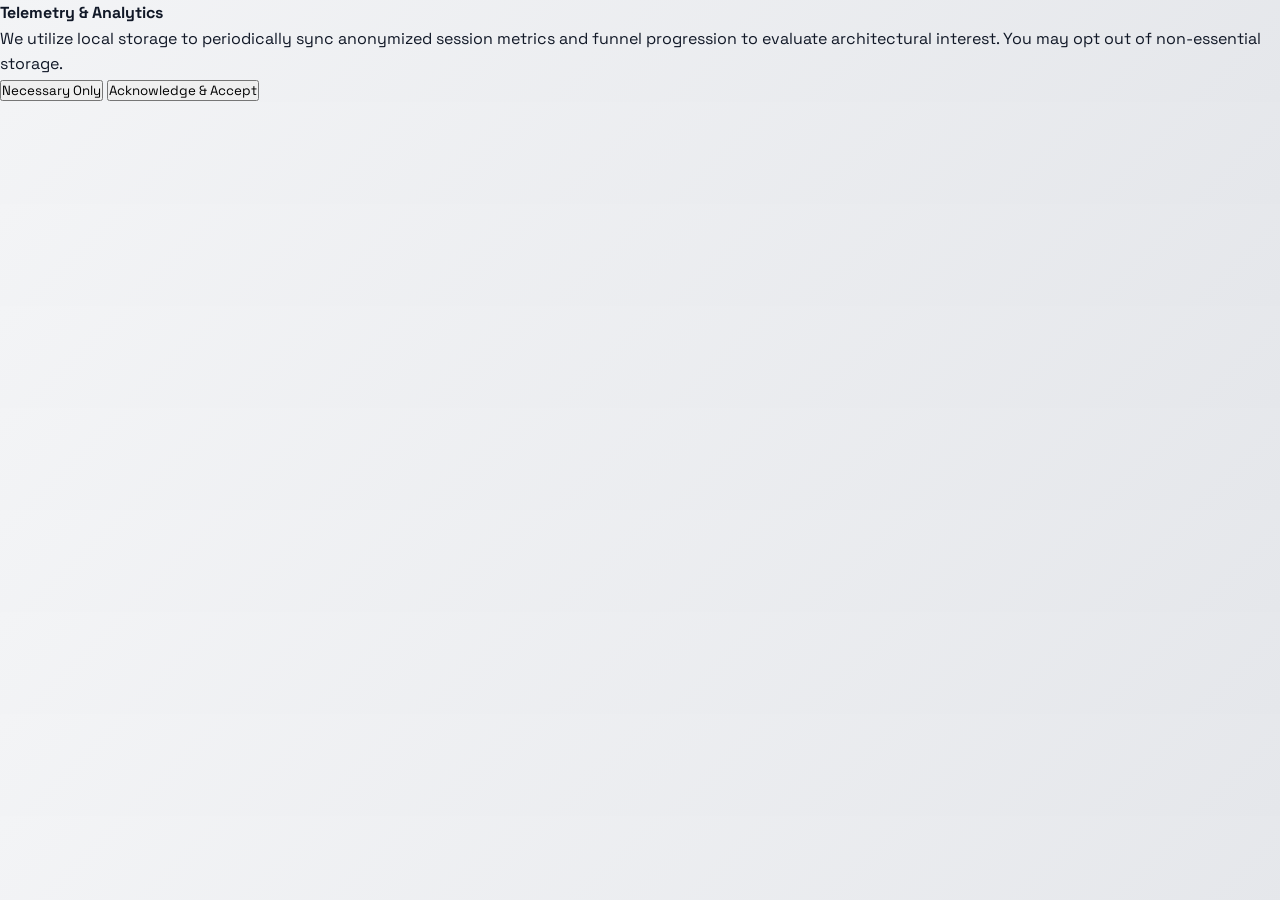
==== commit 8dba38f2: "analytics(sales funnel): designed a robust analytics funnel with pure js, with an offline first beha" ====
--- a/index.html
+++ b/index.html
@@ -4,32 +4,66 @@
     <meta charset="UTF-8">
     <meta name="viewport" content="width=device-width, initial-scale=1.0">
     
+    <!-- ========================================== -->
+    <!-- 0. GOOGLE CONSENT MODE V2 & GTM (MUST BE FIRST) -->
+    <!-- ========================================== -->
+    <script>
+      // Initialize dataLayer
+      window.dataLayer = window.dataLayer || [];
+      function gtag(){dataLayer.push(arguments);}
+      
+      // Synchronously check localStorage for previous consent to prevent race conditions
+      var hasConsent = false;
+      try {
+        var raw = localStorage.getItem('arkana_consent_state');
+        if (raw) {
+            var data = JSON.parse(raw);
+            if (data.analytics_storage && data.analytics_storage.granted) hasConsent = true;
+        }
+      } catch(e) {}
+
+      var defaultState = hasConsent ? 'granted' : 'denied';
+
+      // Set default consent state BEFORE GTM loads
+      gtag('consent', 'default', {
+        'analytics_storage': defaultState,
+        'ad_storage': defaultState,
+        'ad_user_data': defaultState,
+        'ad_personalization': defaultState,
+        'security_storage': 'granted',
+        'functionality_storage': 'granted',
+        'wait_for_update': 500
+      });
+      gtag('set', 'url_passthrough', true);
+    </script>
+
+    <!-- Google Tag Manager -->
+    <script>(function(w,d,s,l,i){w[l]=w[l]||[];w[l].push({'gtm.start':
+    new Date().getTime(),event:'gtm.js'});var f=d.getElementsByTagName(s)[0],
+    j=d.createElement(s),dl=l!='dataLayer'?'&l='+l:'';j.async=true;j.src=
+    'https://www.googletagmanager.com/gtm.js?id='+i+dl;f.parentNode.insertBefore(j,f);
+    })(window,document,'script','dataLayer','GTM-TWRWHGNK');</script>
+    <!-- End Google Tag Manager -->
+
+
     <!-- 1. Browser Tab Name & Core SEO -->
     <title>Arkana Labs | Senior Software Architect & Mobile Engineer</title>
     <meta name="description" content="Portfolio of a Senior Software Engineer and Architect specializing in Flutter, Monorepos, DDD, and scalable backend infrastructure.">
     <meta name="author" content="Arkana Labs">
 
     <!-- 2. Chrome Tab Icon (Favicon) -->
-    <!-- Modern browsers support crisp SVG favicons -->
-    <!--<link rel="icon" type="image/svg+xml" href="./assets/favicon.svg">-->
-    <!-- Fallback for older browsers (Optional: save a 32x32 png as favicon.png) -->
     <link rel="icon" type="image/png" href="./assets/identity/logo.png">
-    <!-- Apple Touch Icon for when users save your site to their iPhone home screen -->
     <link rel="apple-touch-icon" href="./assets/identity/logo.png">
 
     <!-- 3. LinkedIn / Open Graph / Facebook Meta Tags -->
-    <!-- Title that appears in the link preview -->
     <meta property="og:title" content="Arkana Labs | Senior Software Architect">
-    <!-- Description that appears below the title -->
     <meta property="og:description" content="We build software that stands the test of time. Discover architectural capabilities, domain-driven design, and deployed systems.">
-    <!-- THE THUMBNAIL IMAGE (Must be an absolute URL when deployed to production) -->
-    
-    <!-- Example: https://yourusername.github.io/portfolio/assets/og-image.jpg -->
-    <<meta property="og:image" content="https://koussay97.github.io/portfolio_koussay/assets/identity/white_thumbnail_moz.jpg">
+    <!-- FIX: Removed the double << typo from the line below -->
+    <meta property="og:image" content="https://koussay97.github.io/portfolio_koussay/assets/identity/white_thumbnail_moz.jpg">
     <meta property="og:url" content="https://koussay97.github.io/portfolio_koussay/">
     <meta property="og:type" content="website">
 
-    <!-- Twitter specific tags (LinkedIn also uses these as a fallback) -->
+    <!-- Twitter specific tags -->
     <meta name="twitter:card" content="summary_large_image">
     <meta name="twitter:title" content="Arkana Labs | Senior Software Architect">
     <meta name="twitter:description" content="We build software that stands the test of time.">
@@ -54,27 +88,30 @@
     <link rel="stylesheet" href="./style/projects.css">
     <link rel="stylesheet" href="./style/personal.css">
     <link rel="stylesheet" href="./style/contact.css">
+    <link rel="stylesheet" href="./style/consent.css"> <!-- Assuming you saved your banner CSS here -->
 </head>
 <body>
-        <!-- SEMANTIC UPGRADE: Explicitly defining the global header -->
+    
+    <!-- Google Tag Manager (noscript) -->
+    <noscript><iframe src="https://www.googletagmanager.com/ns.html?id=GTM-TWRWHGNK"
+    height="0" width="0" style="display:none;visibility:hidden"></iframe></noscript>
+    <!-- End Google Tag Manager (noscript) -->
+
+    <!-- SEMANTIC UPGRADE: Explicitly defining the global header -->
     <header id="global-navigation" role="banner">
         <div data-template="nav"></div>
     </header>
 
     <!-- SEMANTIC UPGRADE: <main> tells AI/Screen Readers "This is the core content" -->
     <main id="main-content" role="main">
-        
-        <!-- Each template inside uses <section> natively -->
         <div data-template="hero"></div>
         <div data-template="about"></div>
         <div data-template="tech"></div>
         <div data-template="projects-grid"></div>
         
-        <!-- SEMANTIC UPGRADE: Personal projects belong in an aside or secondary section -->
         <aside aria-label="Research and Experiments">
             <div data-template="personal"></div>
         </aside>
-
     </main>
 
     <!-- SEMANTIC UPGRADE: Explicitly defining the footer/contact area -->
@@ -90,5 +127,16 @@
 
     <!-- Application Logic -->
     <script type="module" src="./js/main.js"></script>
+
+    <!-- Consent Banner UI (Injected directly or via template, depending on your setup) -->
+    <div id="arkana-consent-banner" class="consent-banner">
+        <div class="consent-text">
+            <p><strong>Telemetry & Analytics</strong><br>We utilize local storage to periodically sync anonymized session metrics and funnel progression to evaluate architectural interest. You may opt out of non-essential storage.</p>
+        </div>
+        <div class="consent-actions">
+            <button id="btn-consent-necessary" class="consent-btn btn-reject">Necessary Only</button>
+            <button id="btn-consent-all" class="consent-btn btn-accept">Acknowledge & Accept</button>
+        </div>
+    </div>
 </body>
-</html>
+</html>
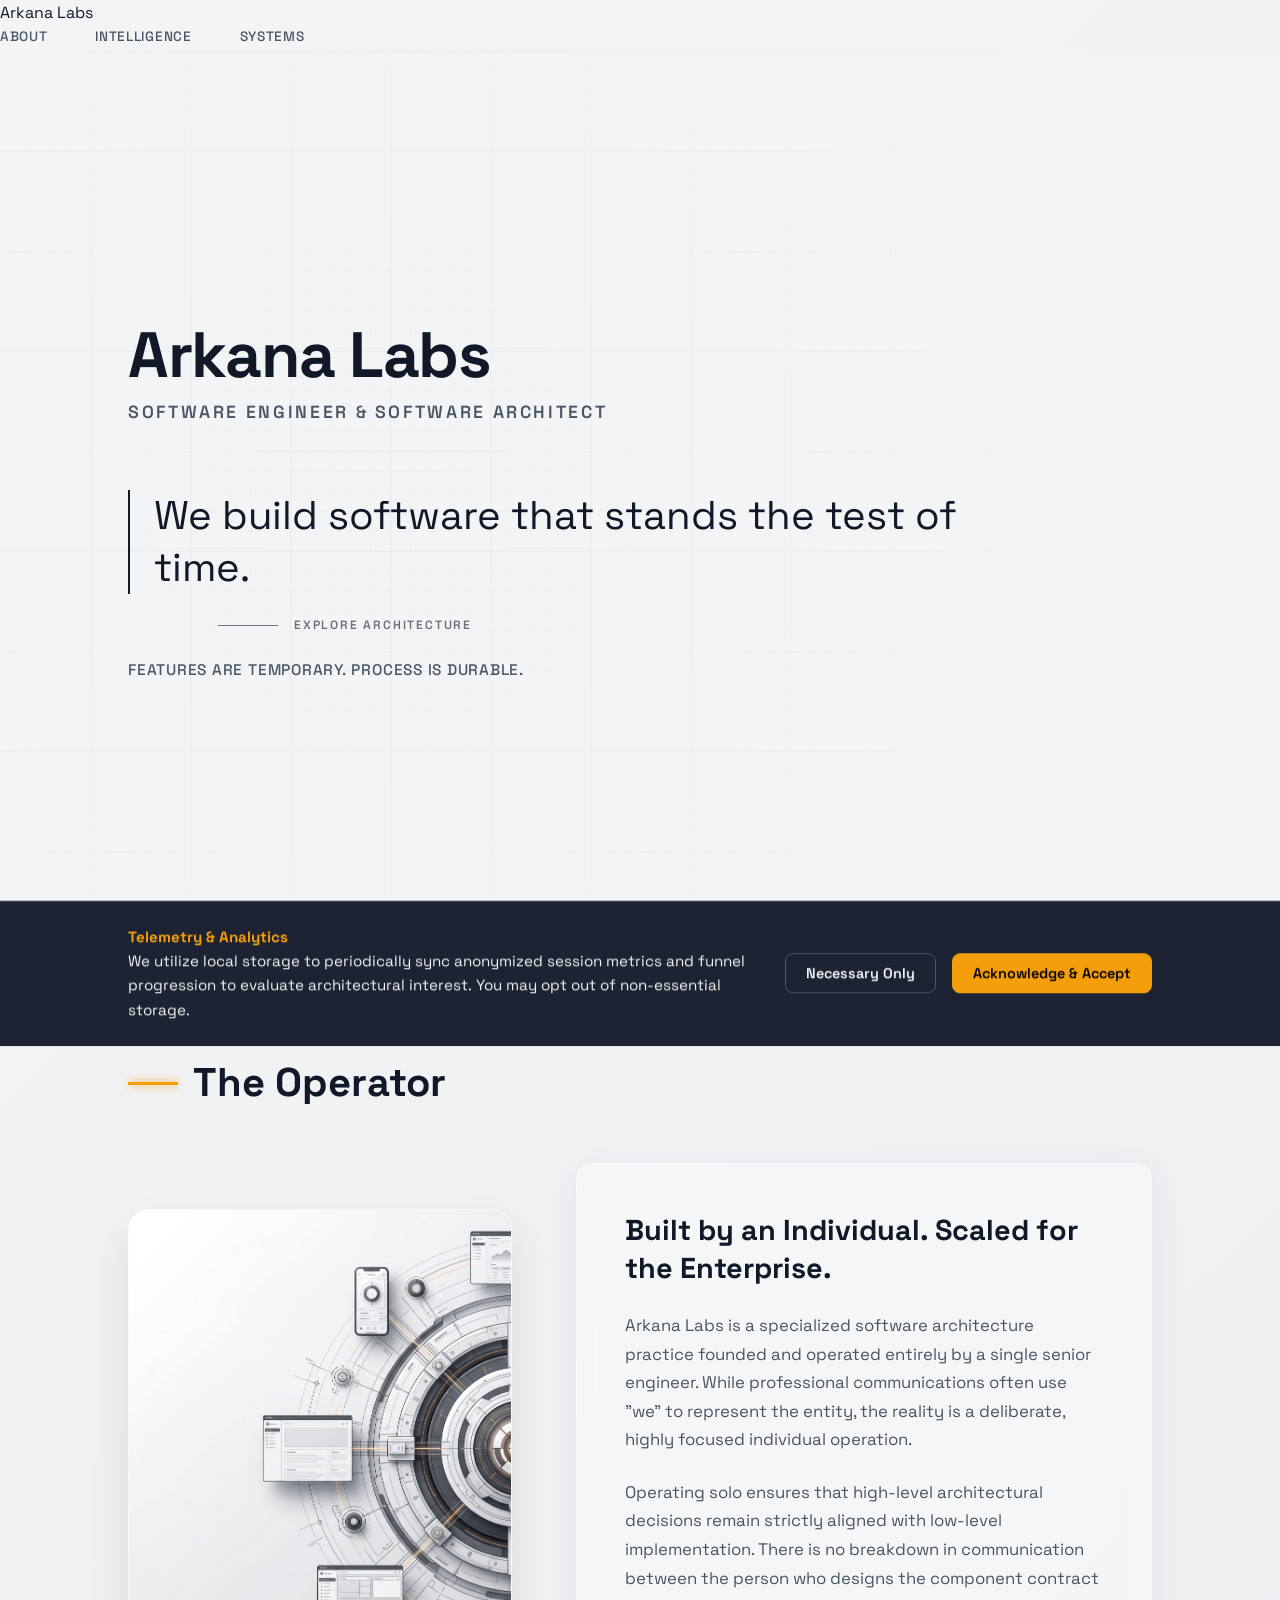
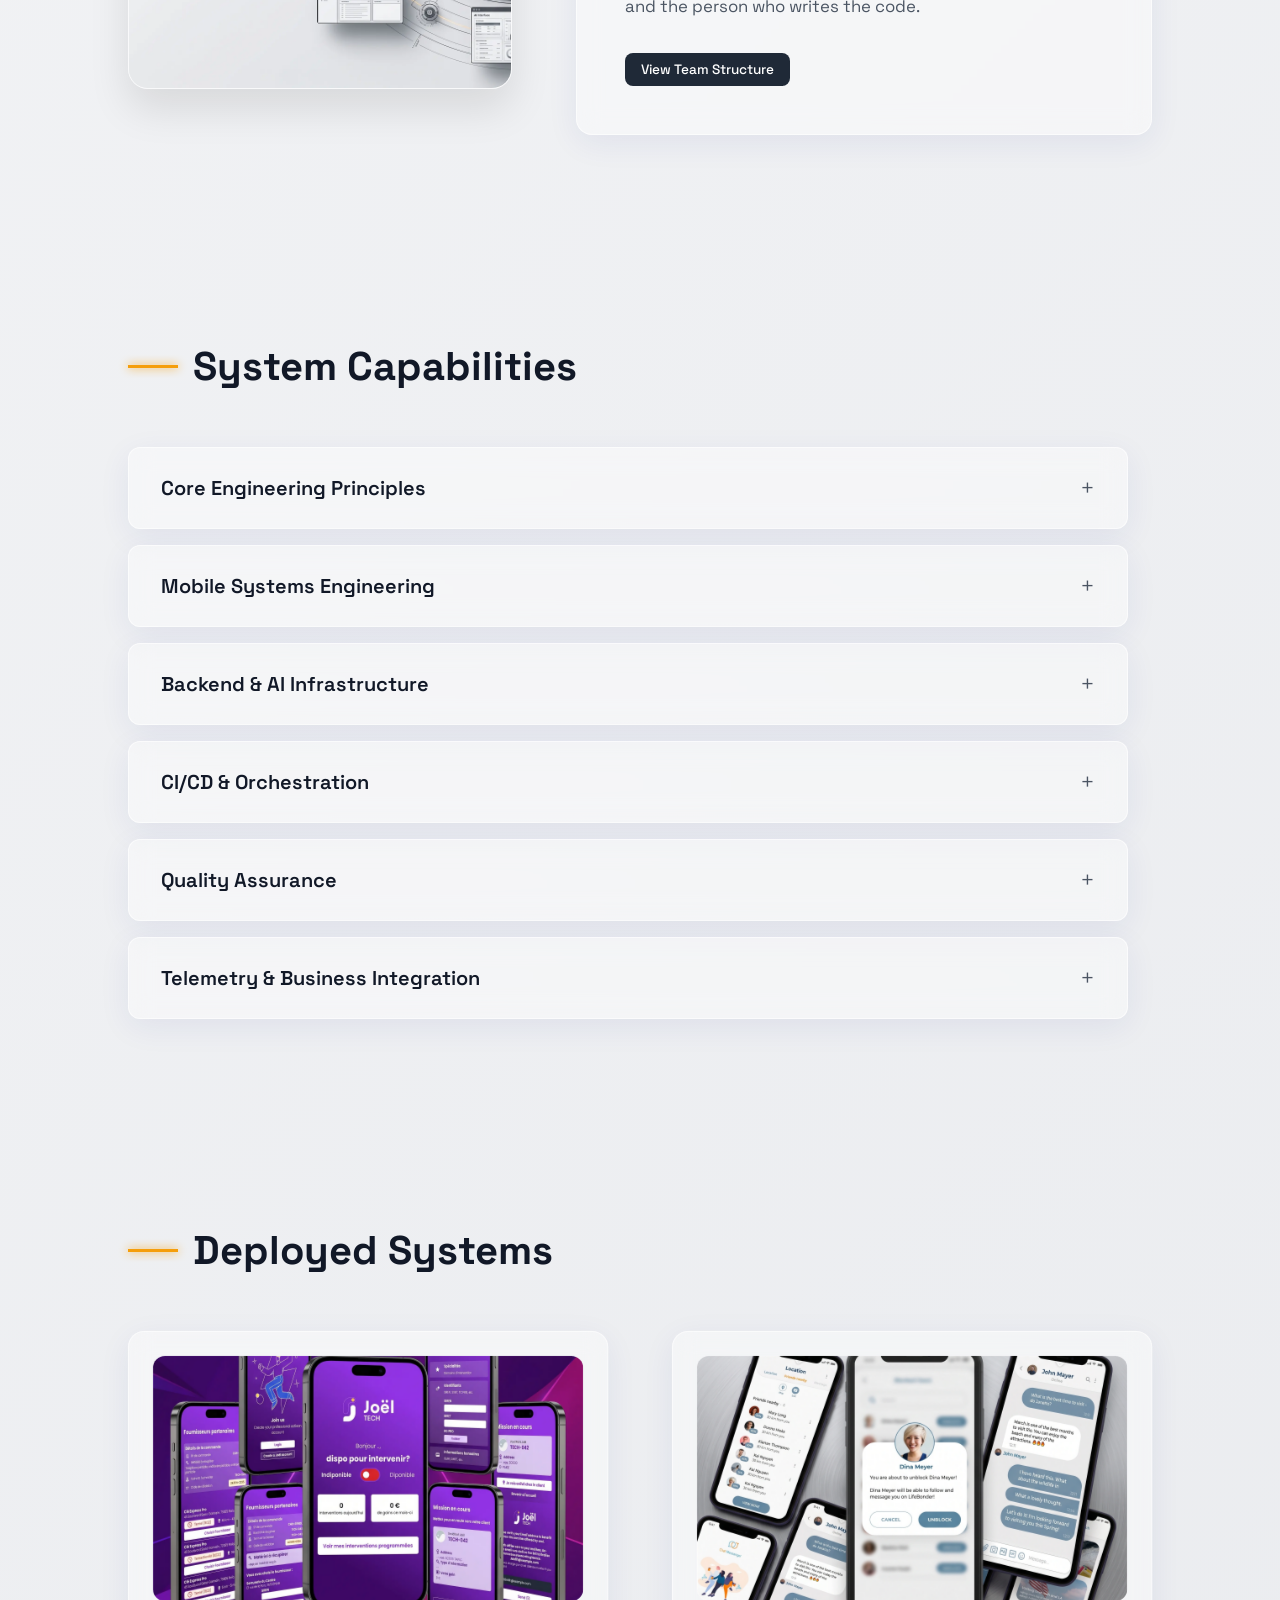
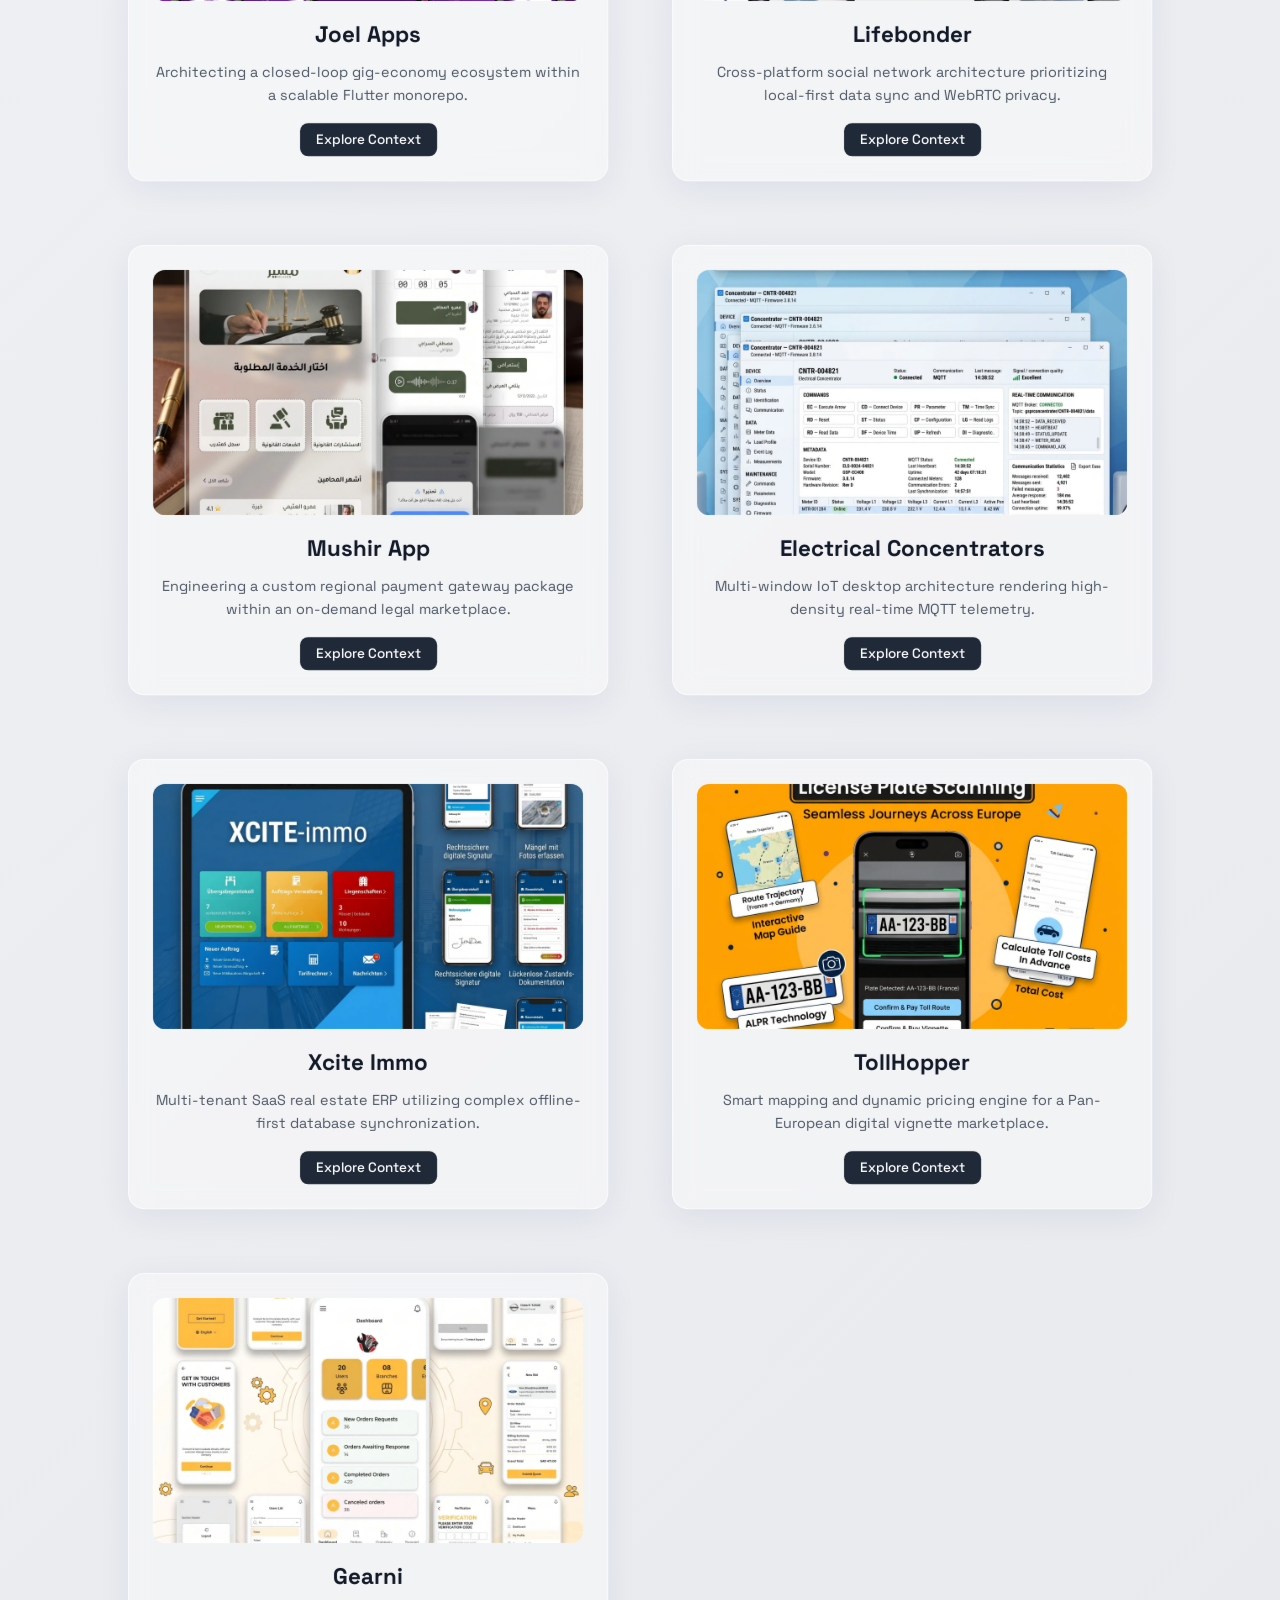
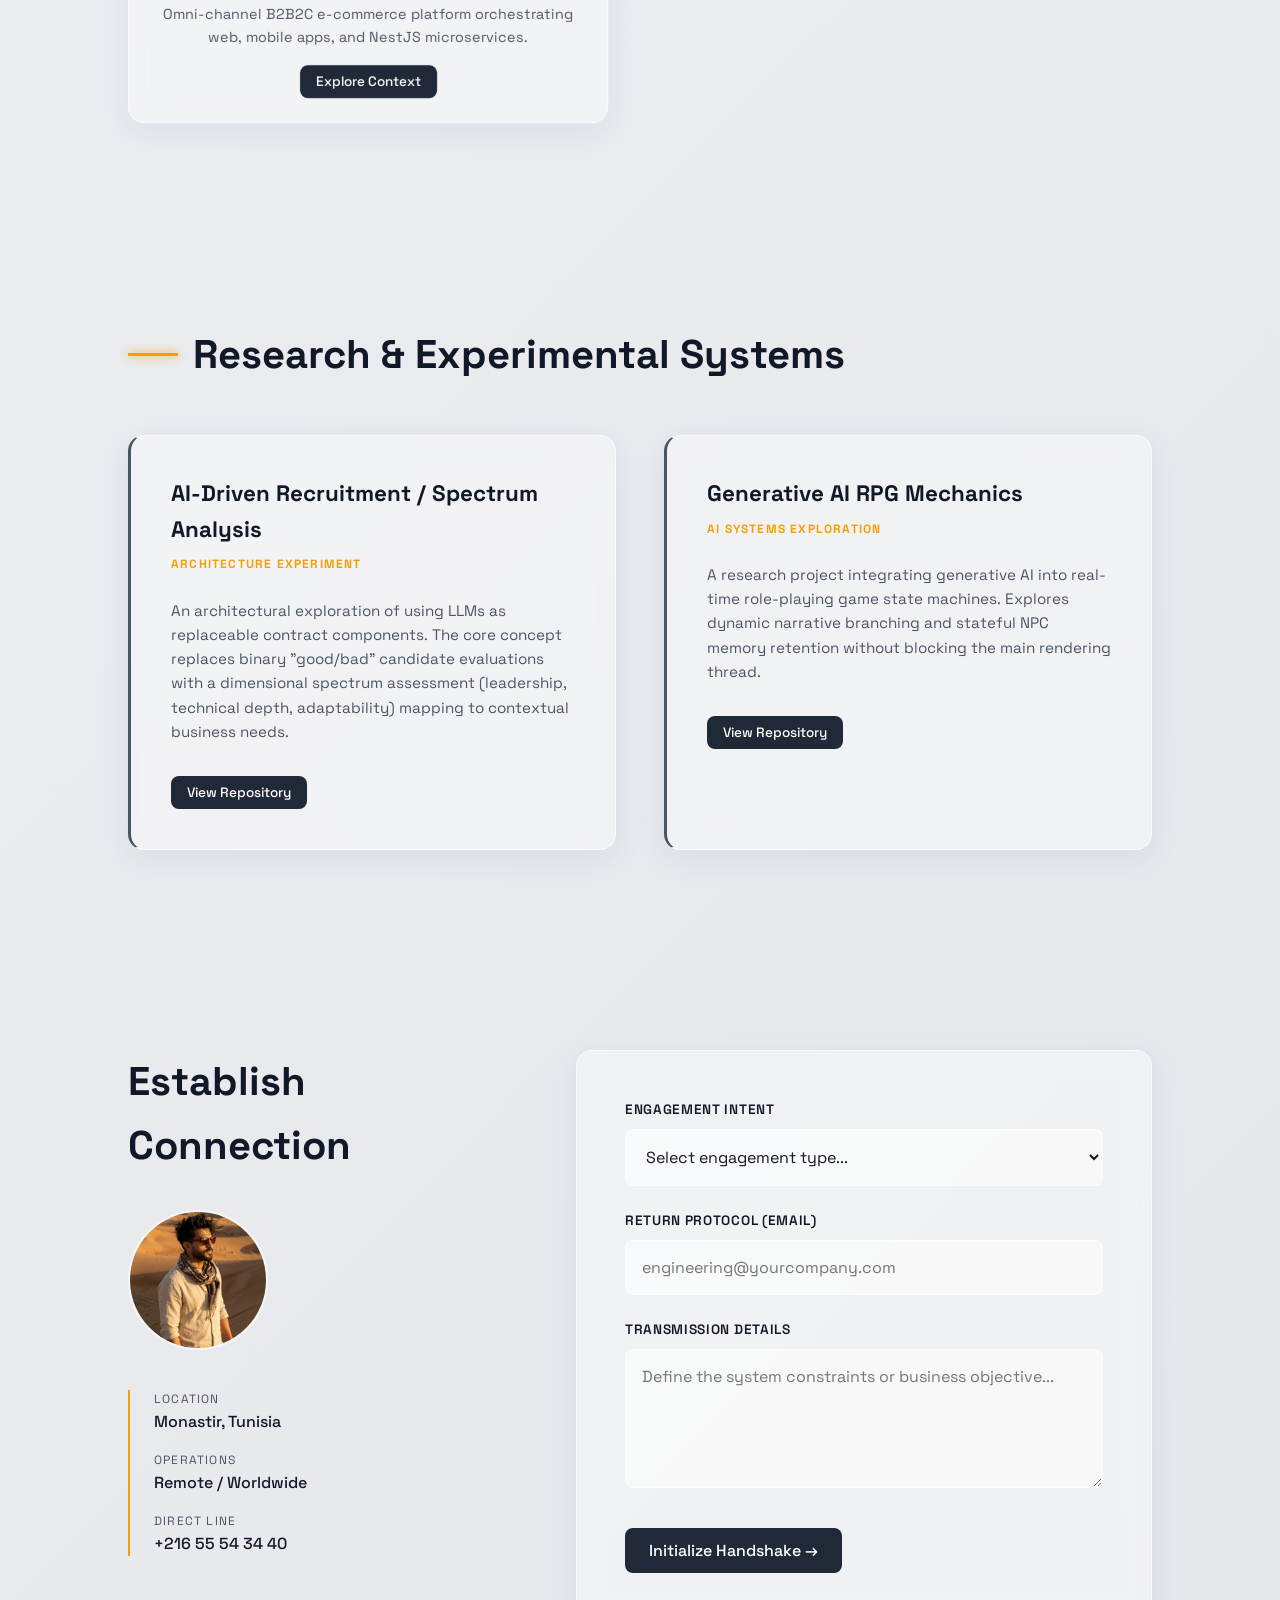
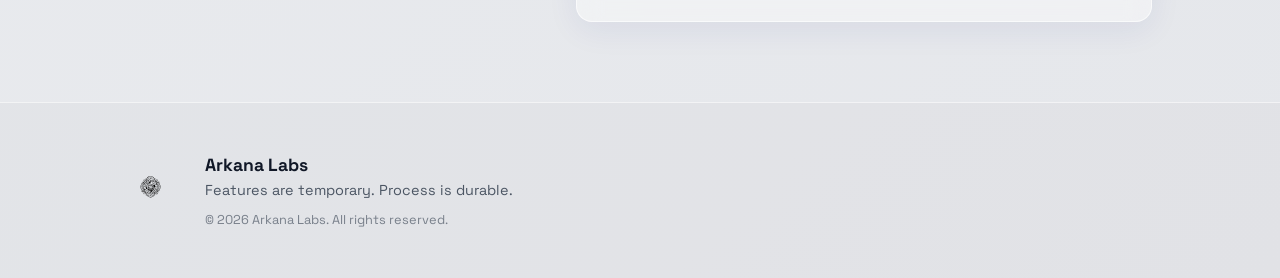
==== commit 898b5d4c: "fix(analytics): fixed 3 bugs" ====
--- a/index.html
+++ b/index.html
@@ -81,6 +81,7 @@
 
     <!-- Stylesheets -->
     <link rel="stylesheet" href="./style/main.css">
+    <link rel="stylesheet" href="./js/funnel_engine/consent_manager/consent_popup/consent.css">
     <link rel="stylesheet" href="./style/nav.css">
     <link rel="stylesheet" href="./style/hero.css">
     <link rel="stylesheet" href="./style/about.css">
@@ -88,7 +89,7 @@
     <link rel="stylesheet" href="./style/projects.css">
     <link rel="stylesheet" href="./style/personal.css">
     <link rel="stylesheet" href="./style/contact.css">
-    <link rel="stylesheet" href="./style/consent.css"> <!-- Assuming you saved your banner CSS here -->
+  
 </head>
 <body>
     
--- a/js/funnel_engine/consent_manager/consent_popup/consent.css
+++ b/js/funnel_engine/consent_manager/consent_popup/consent.css
@@ -0,0 +1,71 @@
+/* ==========================================
+   CONSENT BANNER
+========================================== */
+.consent-banner {
+    position: fixed;
+    bottom: 0;
+    left: 0;
+    width: 100%;
+    background: rgba(17, 24, 39, 0.95);
+    backdrop-filter: blur(16px);
+    -webkit-backdrop-filter: blur(16px);
+    border-top: 1px solid var(--glass-border);
+    padding: 1.5rem 10%;
+    z-index: 9999;
+    display: flex;
+    justify-content: space-between;
+    align-items: center;
+    gap: 2rem;
+    transform: translateY(100%);
+    transition: transform 0.6s cubic-bezier(0.4, 0, 0.2, 1);
+}
+
+.consent-banner.is-visible {
+    transform: translateY(0);
+}
+
+.consent-text p {
+    margin: 0;
+    color: var(--bg-primary);
+    font-size: 0.95rem;
+    line-height: 1.6;
+}
+
+.consent-text strong { color: var(--accent); }
+
+.consent-actions {
+    display: flex;
+    gap: 1rem;
+    flex-shrink: 0;
+}
+
+.consent-btn {
+    padding: 10px 20px;
+    border-radius: 8px;
+    font-size: 0.9rem;
+    font-weight: 600;
+    cursor: pointer;
+    transition: all 0.3s;
+}
+
+.btn-reject {
+    background: transparent;
+    border: 1px solid var(--text-muted);
+    color: var(--bg-primary);
+}
+
+.btn-reject:hover { border-color: var(--bg-primary); }
+
+.btn-accept {
+    background: var(--accent);
+    border: 1px solid var(--accent);
+    color: #000;
+}
+
+.btn-accept:hover { filter: brightness(1.1); }
+
+@media (max-width: 900px) {
+    .consent-banner { flex-direction: column; text-align: center; padding: 1.5rem; gap: 1.5rem; }
+    .consent-actions { width: 100%; flex-direction: column; }
+    .consent-btn { width: 100%; }
+}
